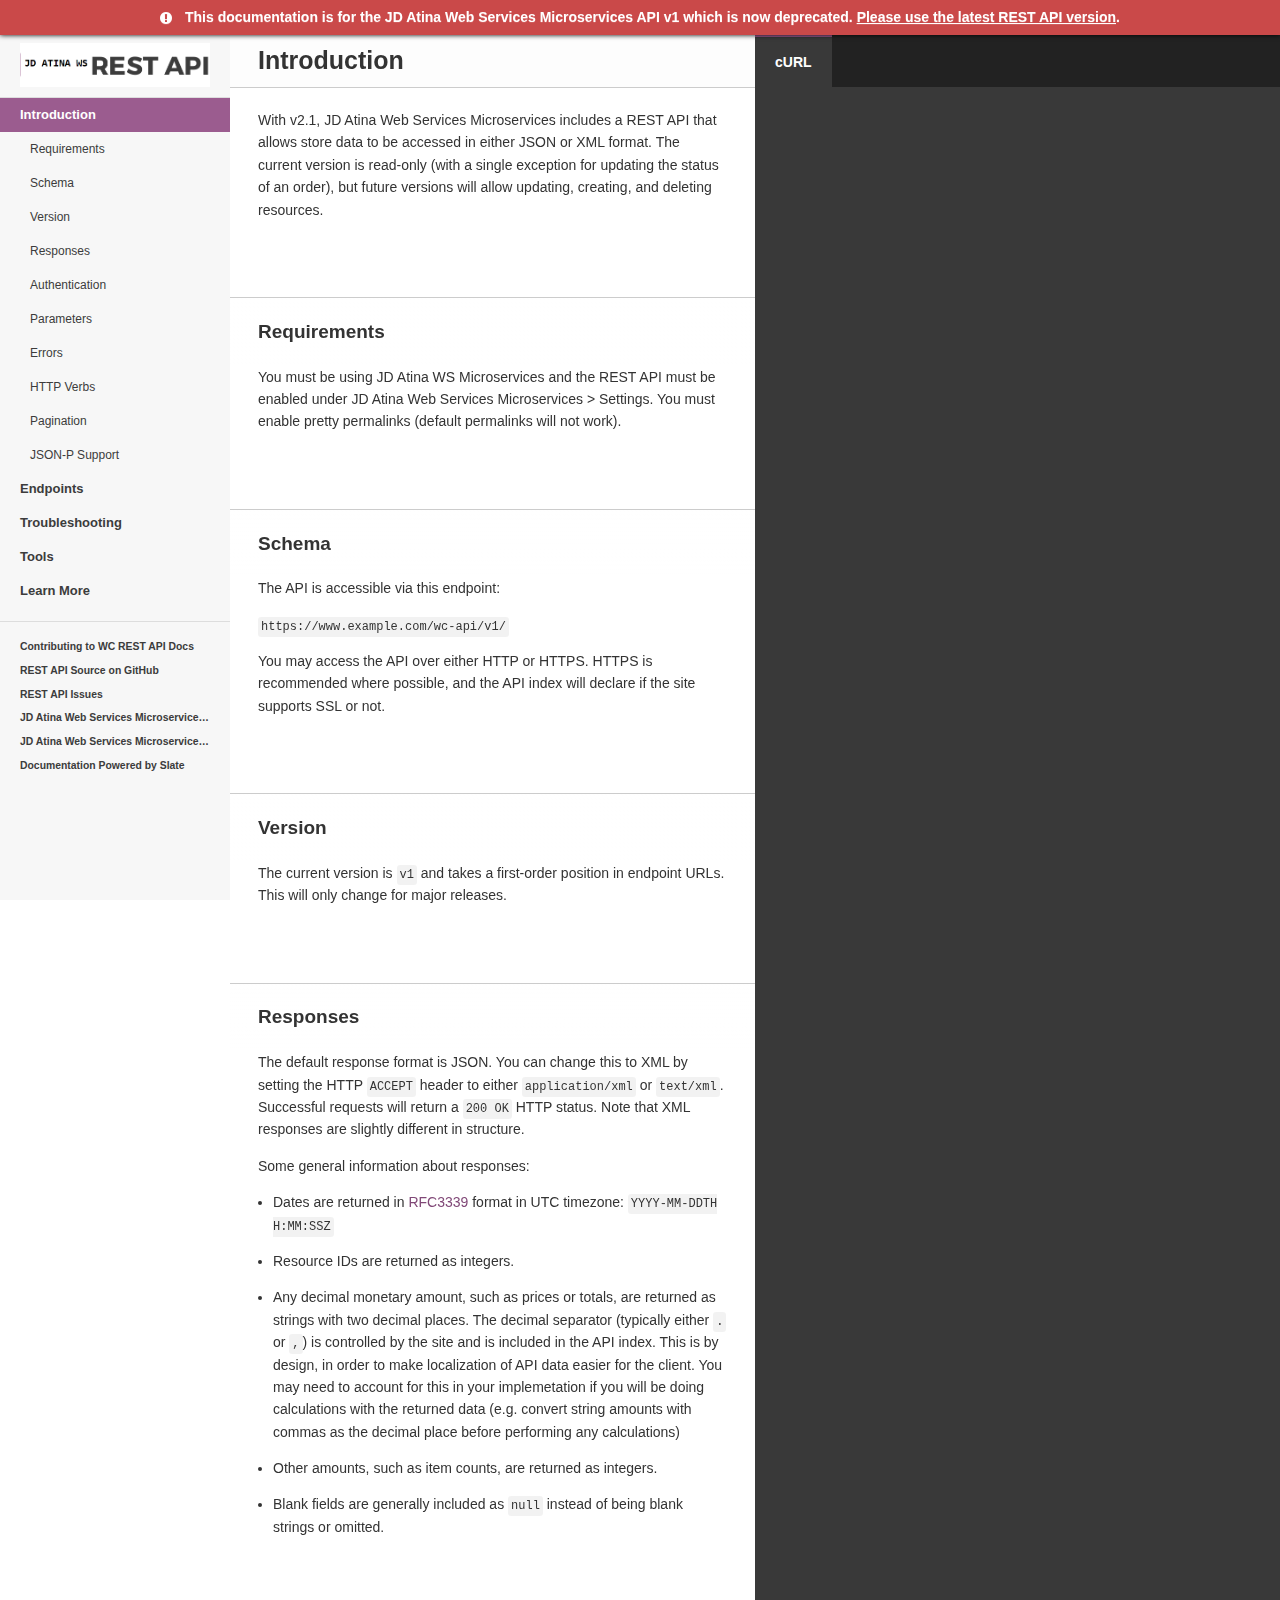
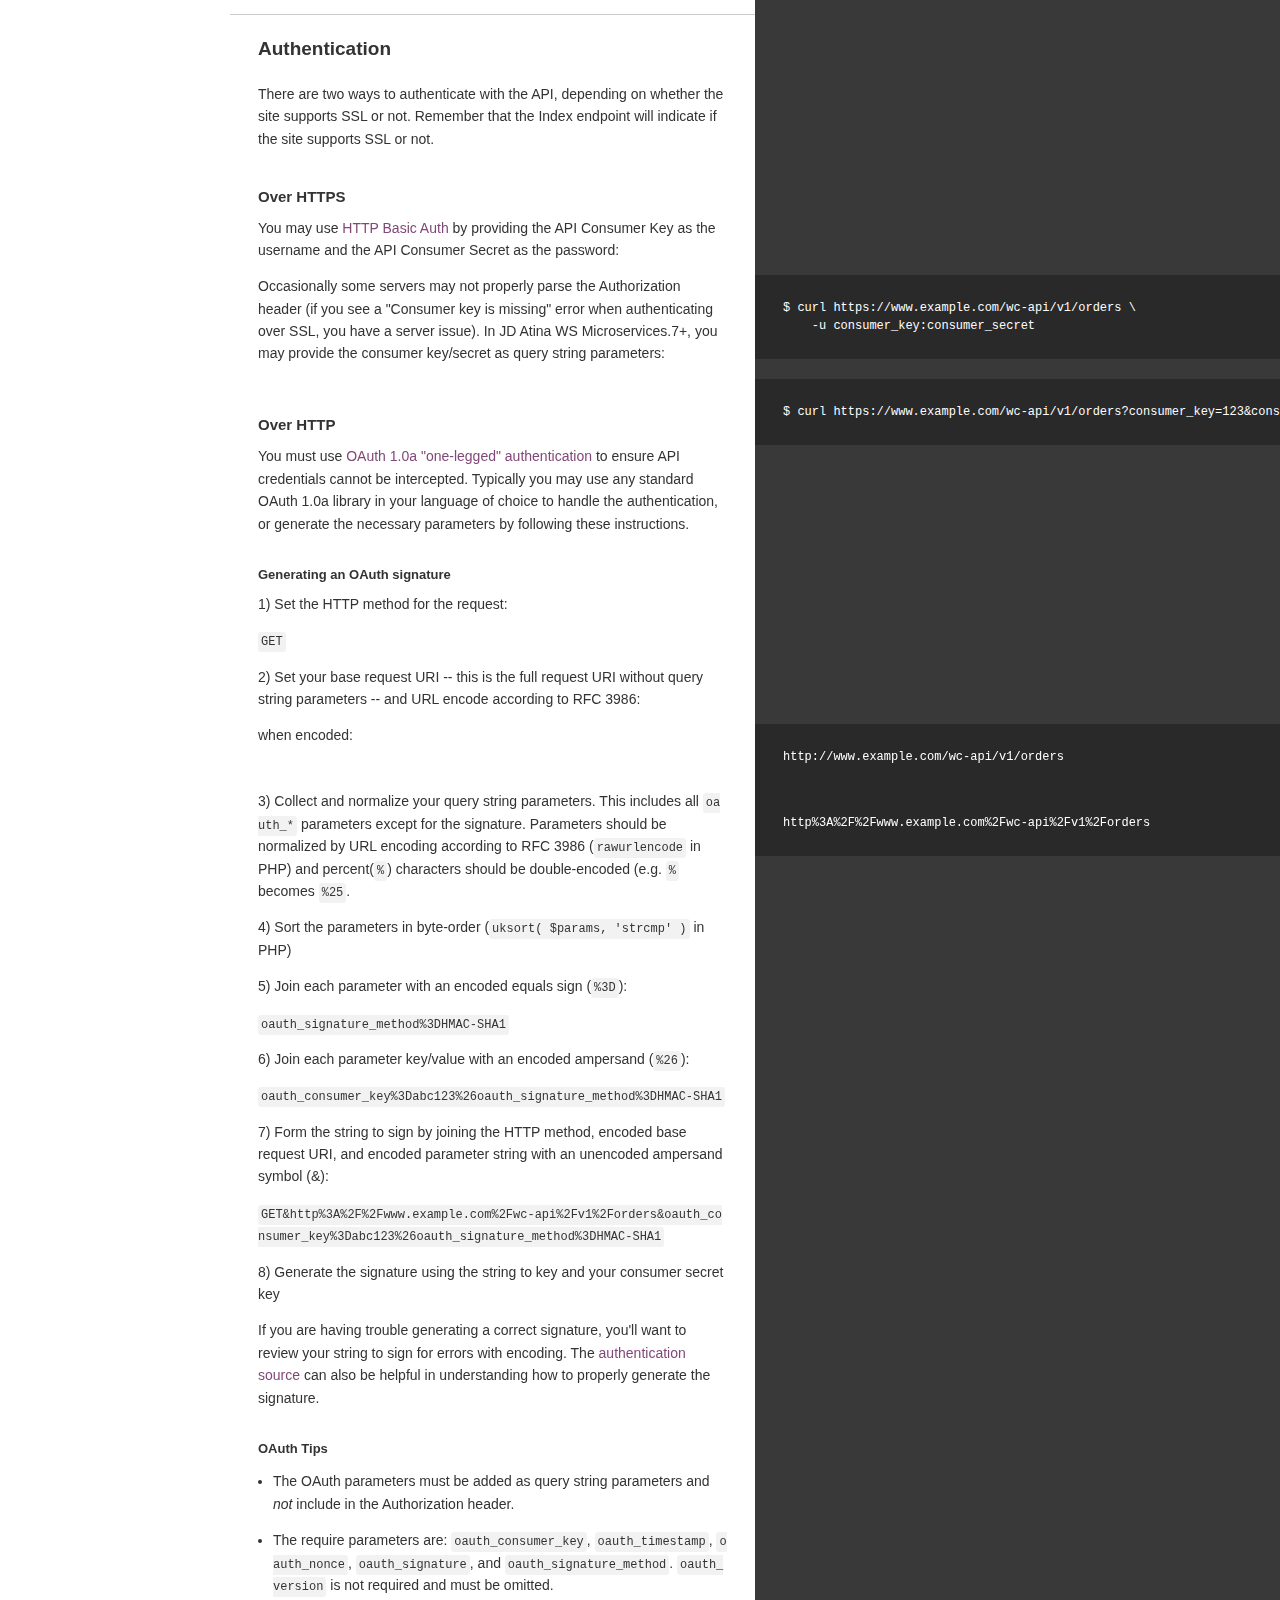
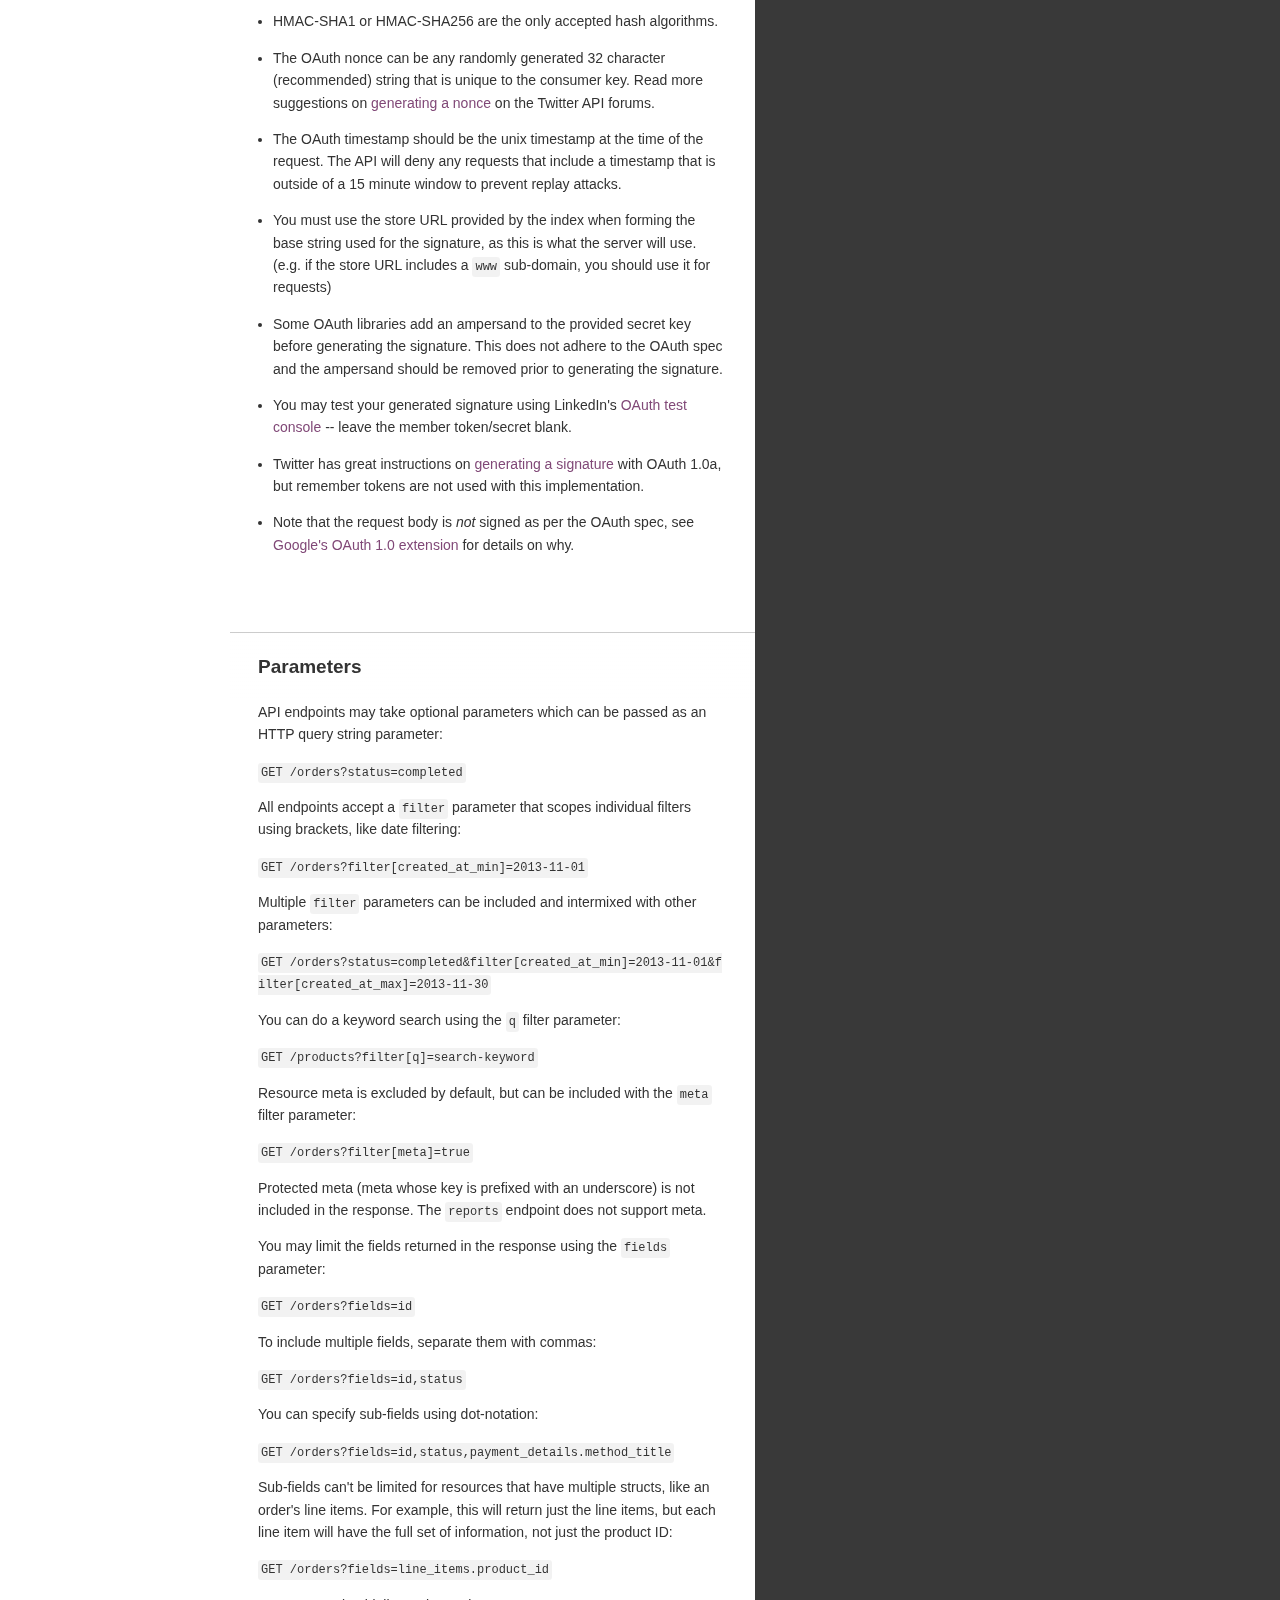
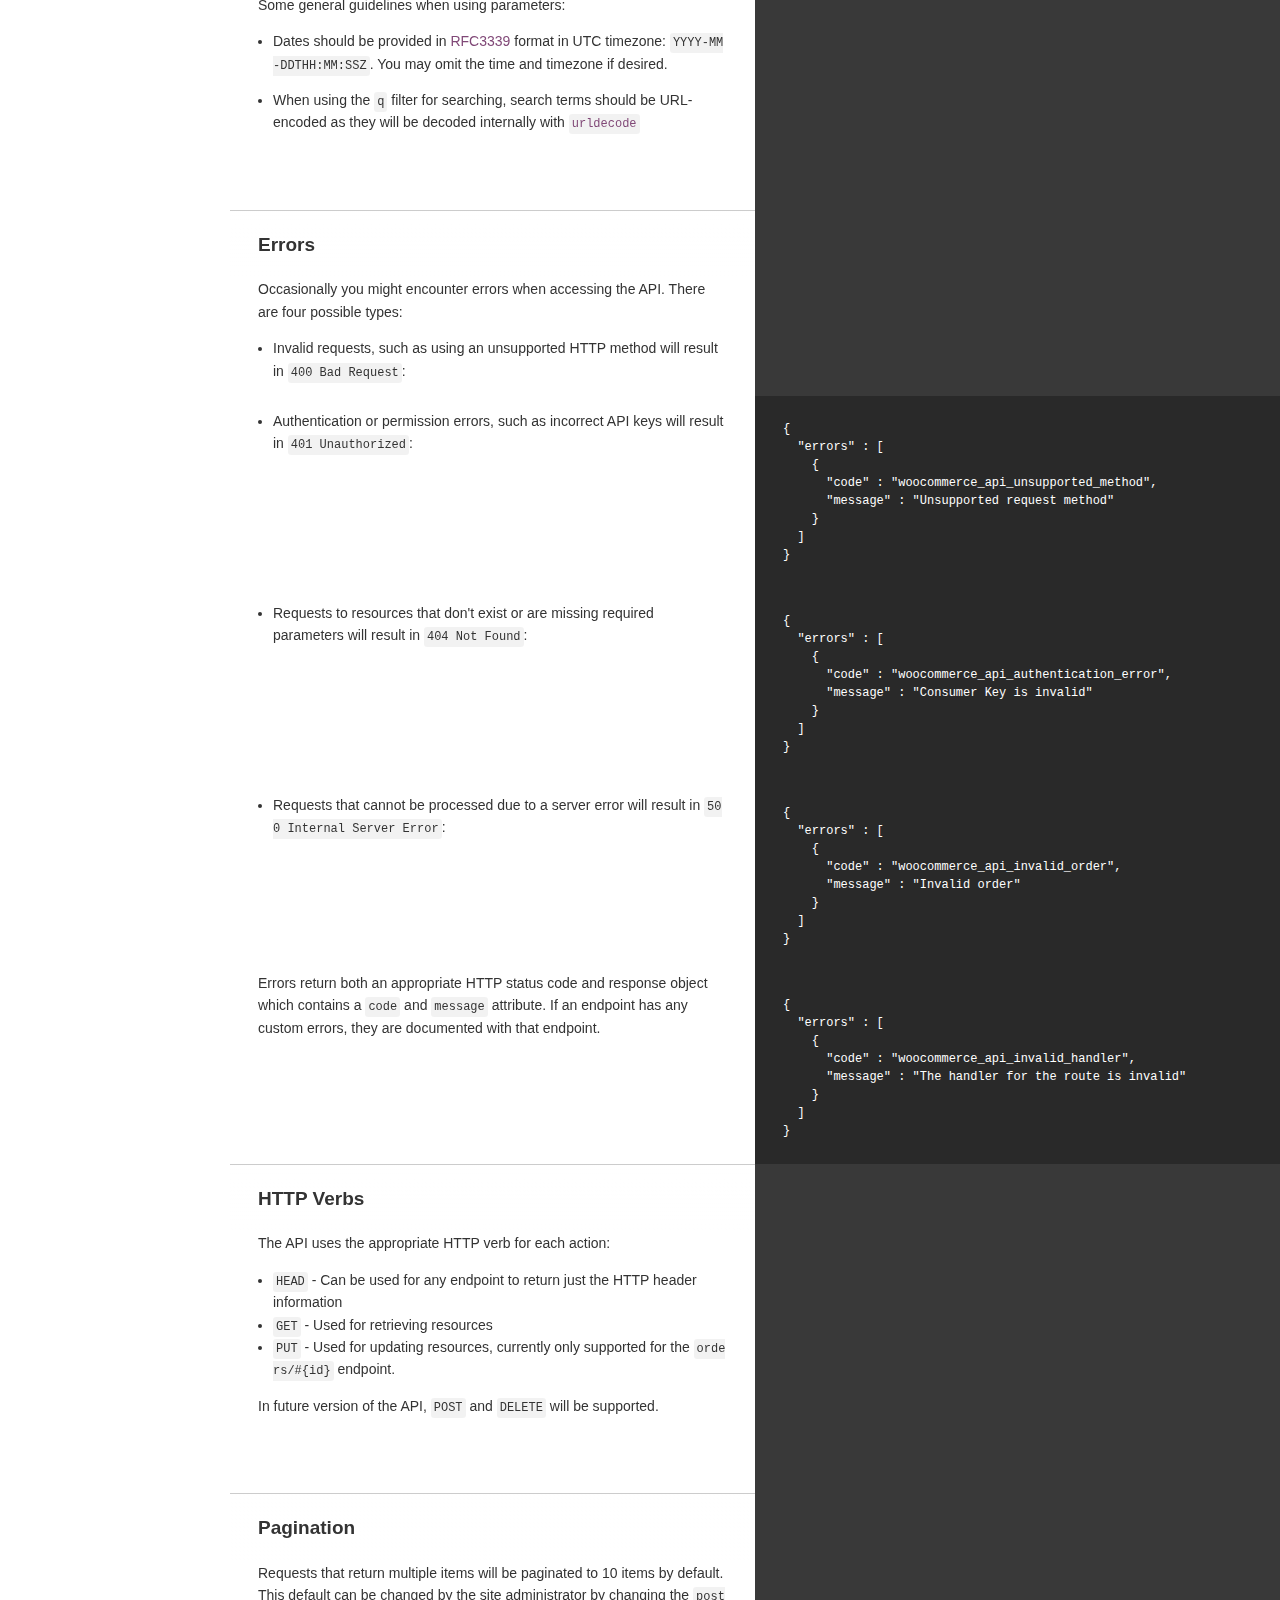
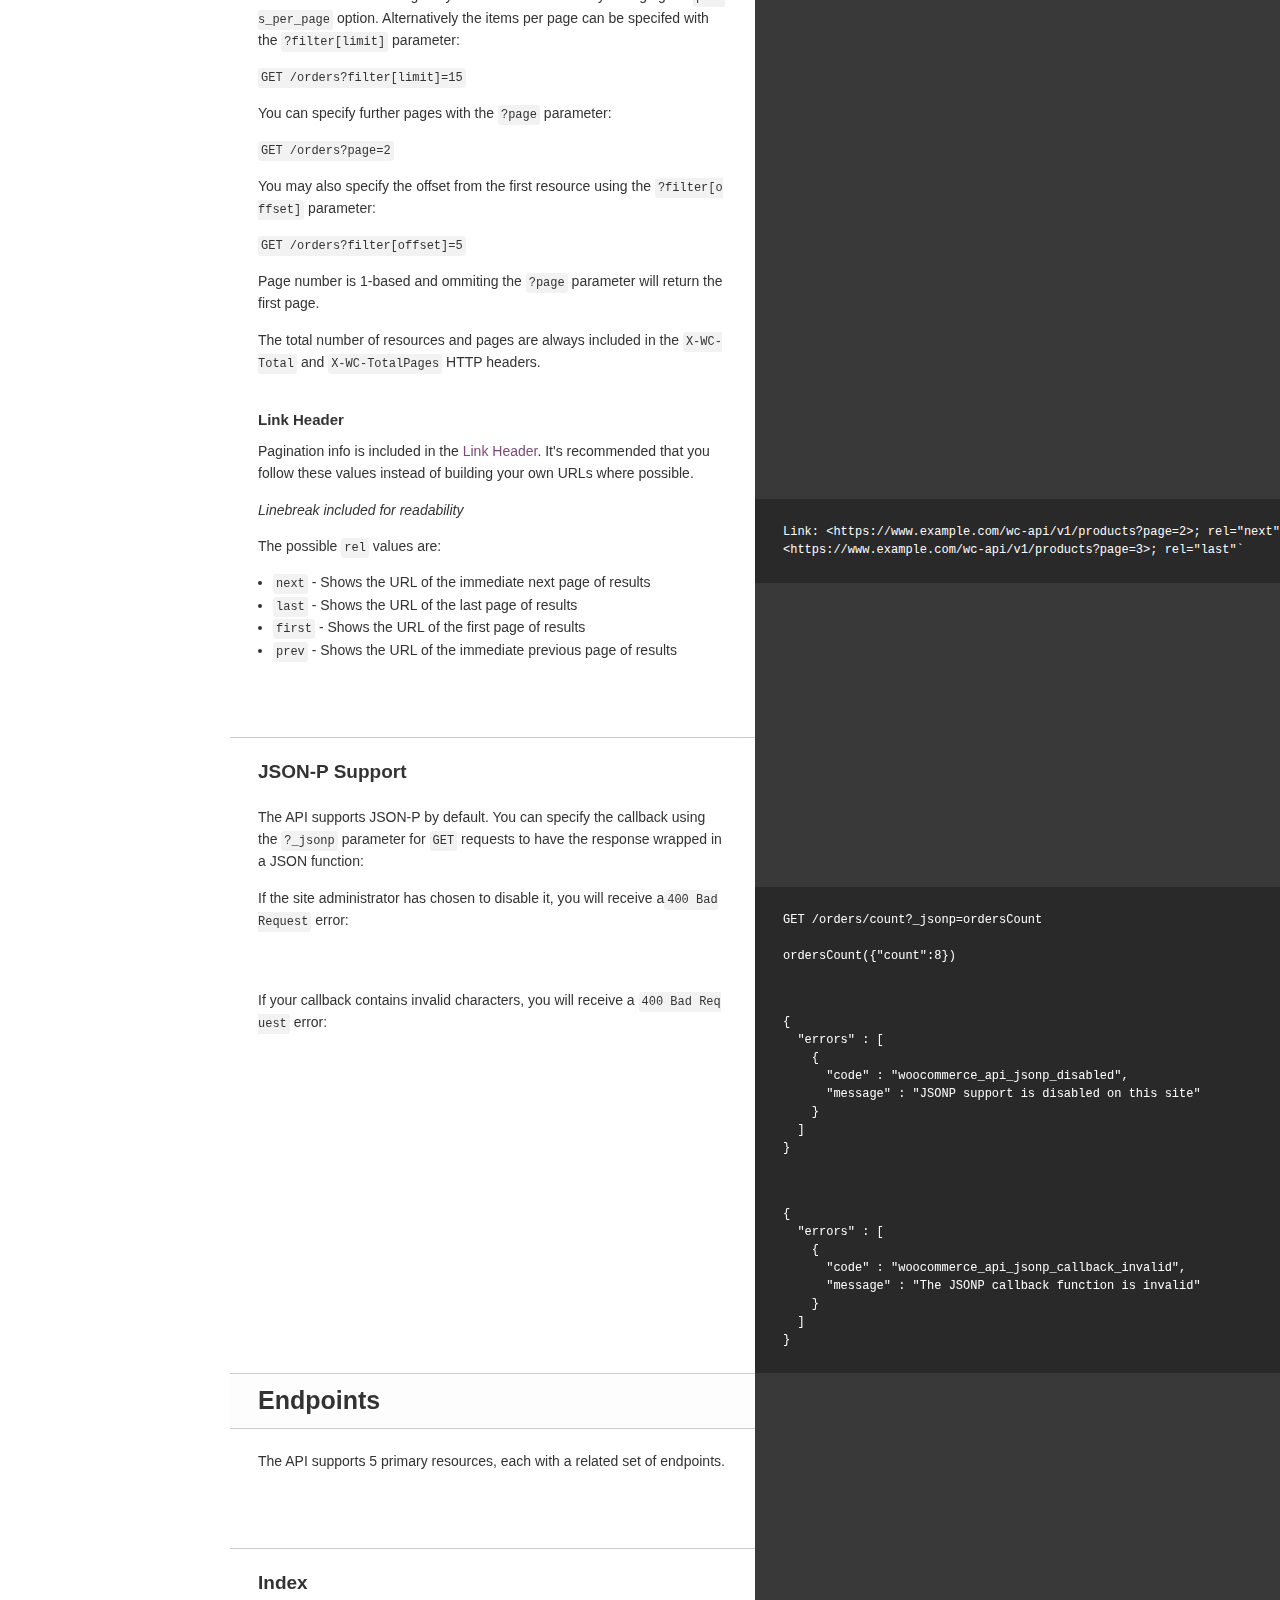
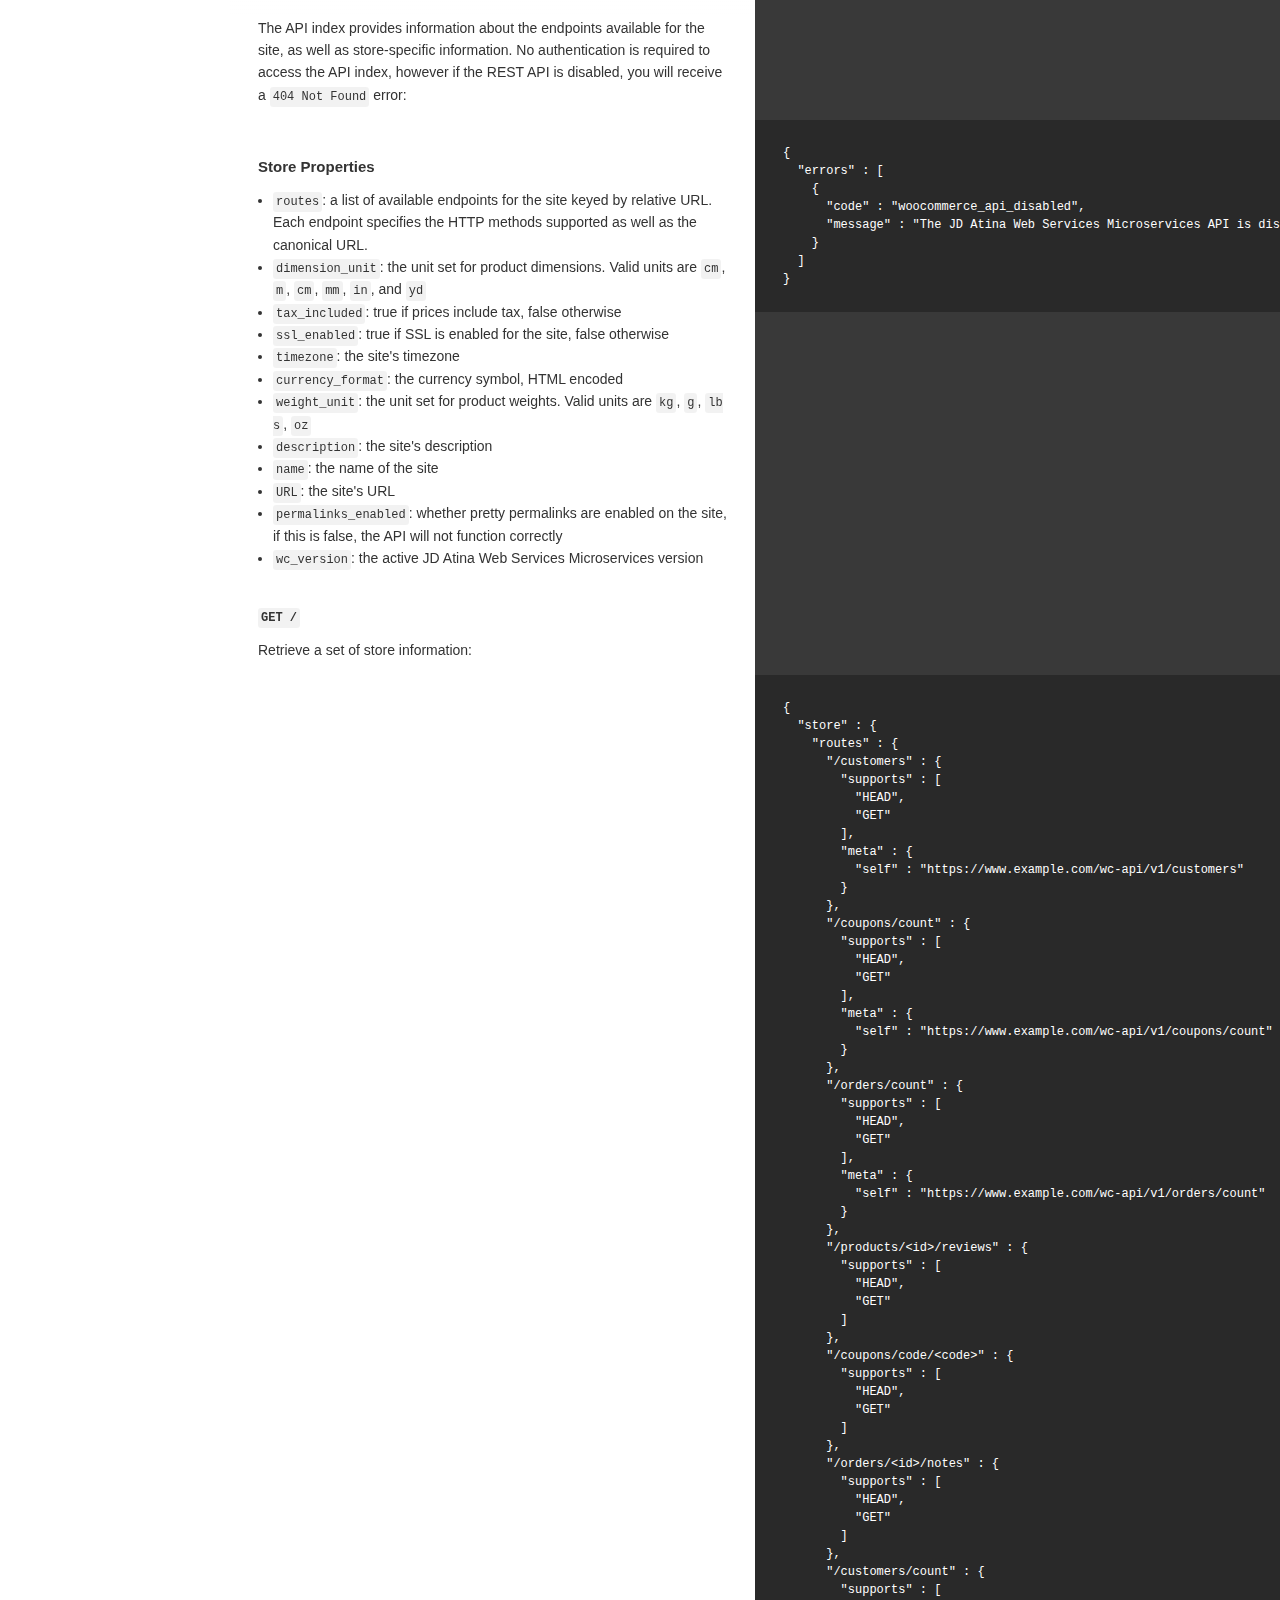
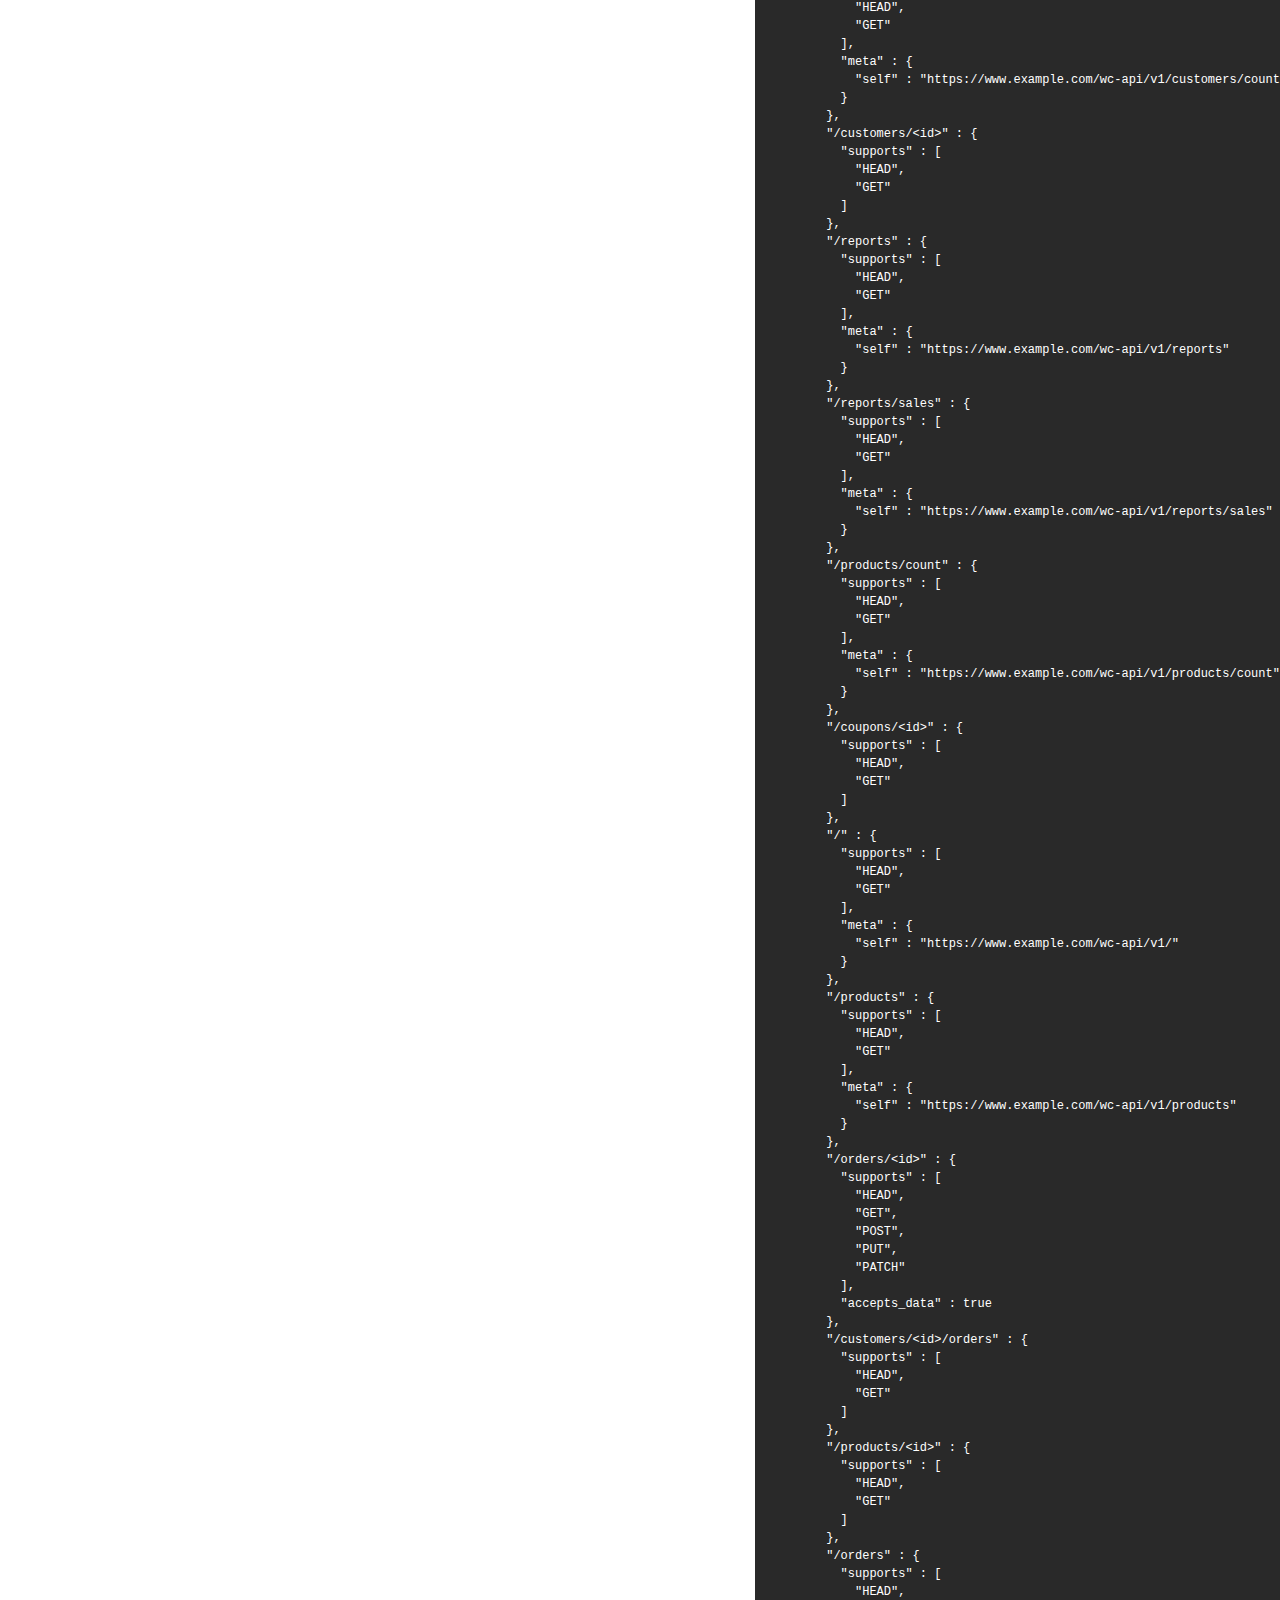
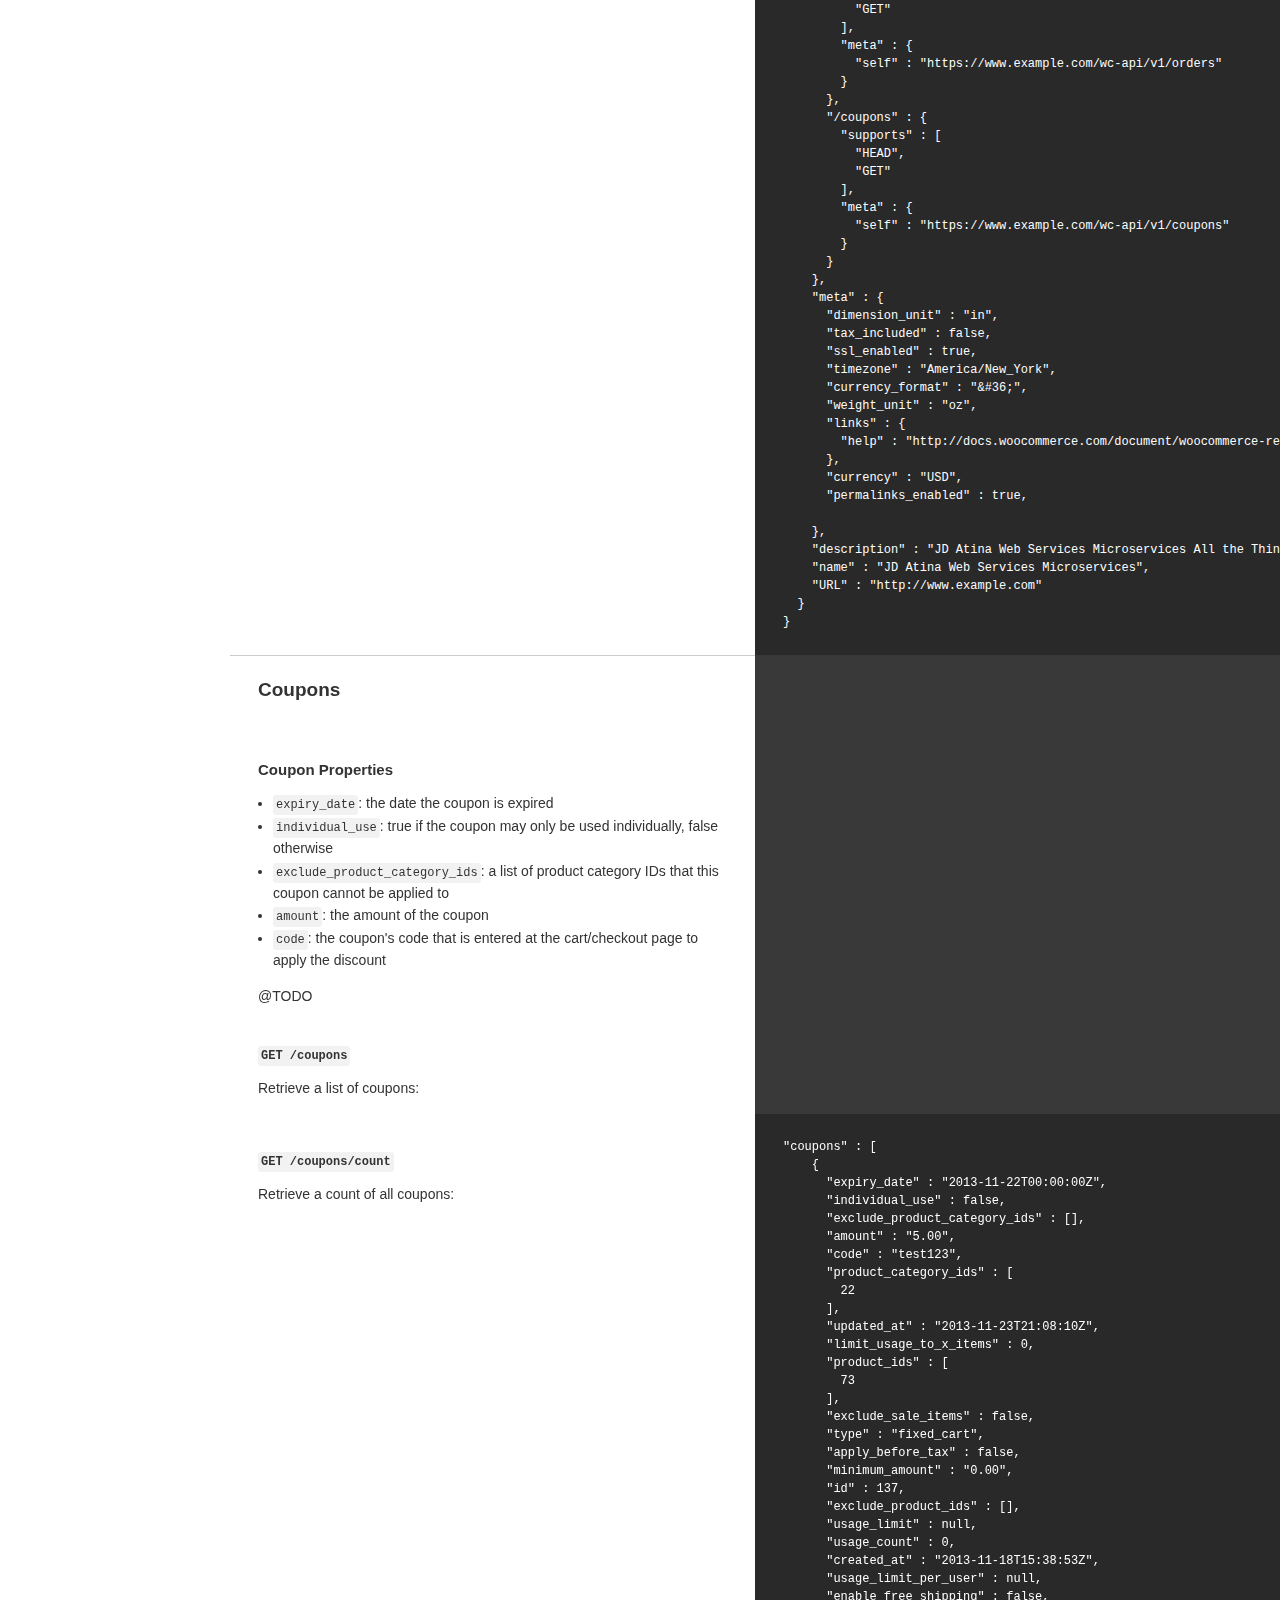
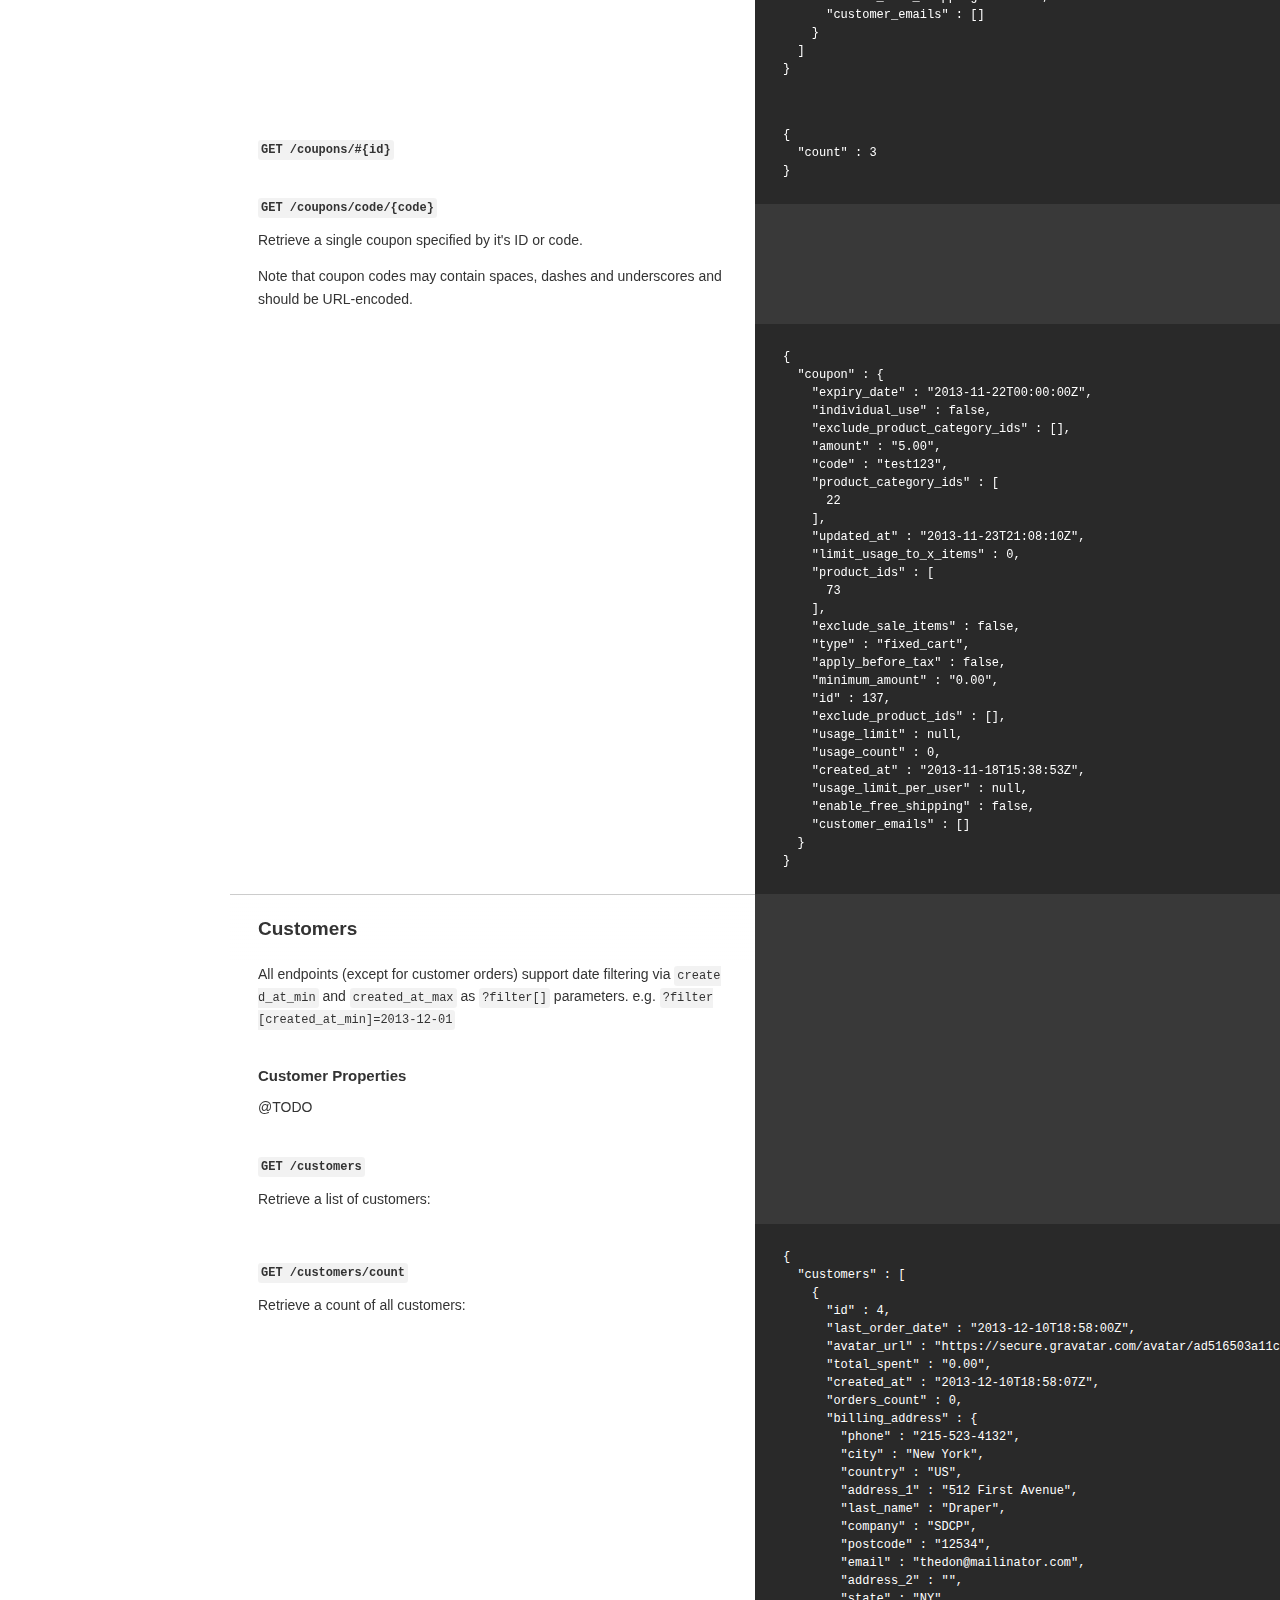
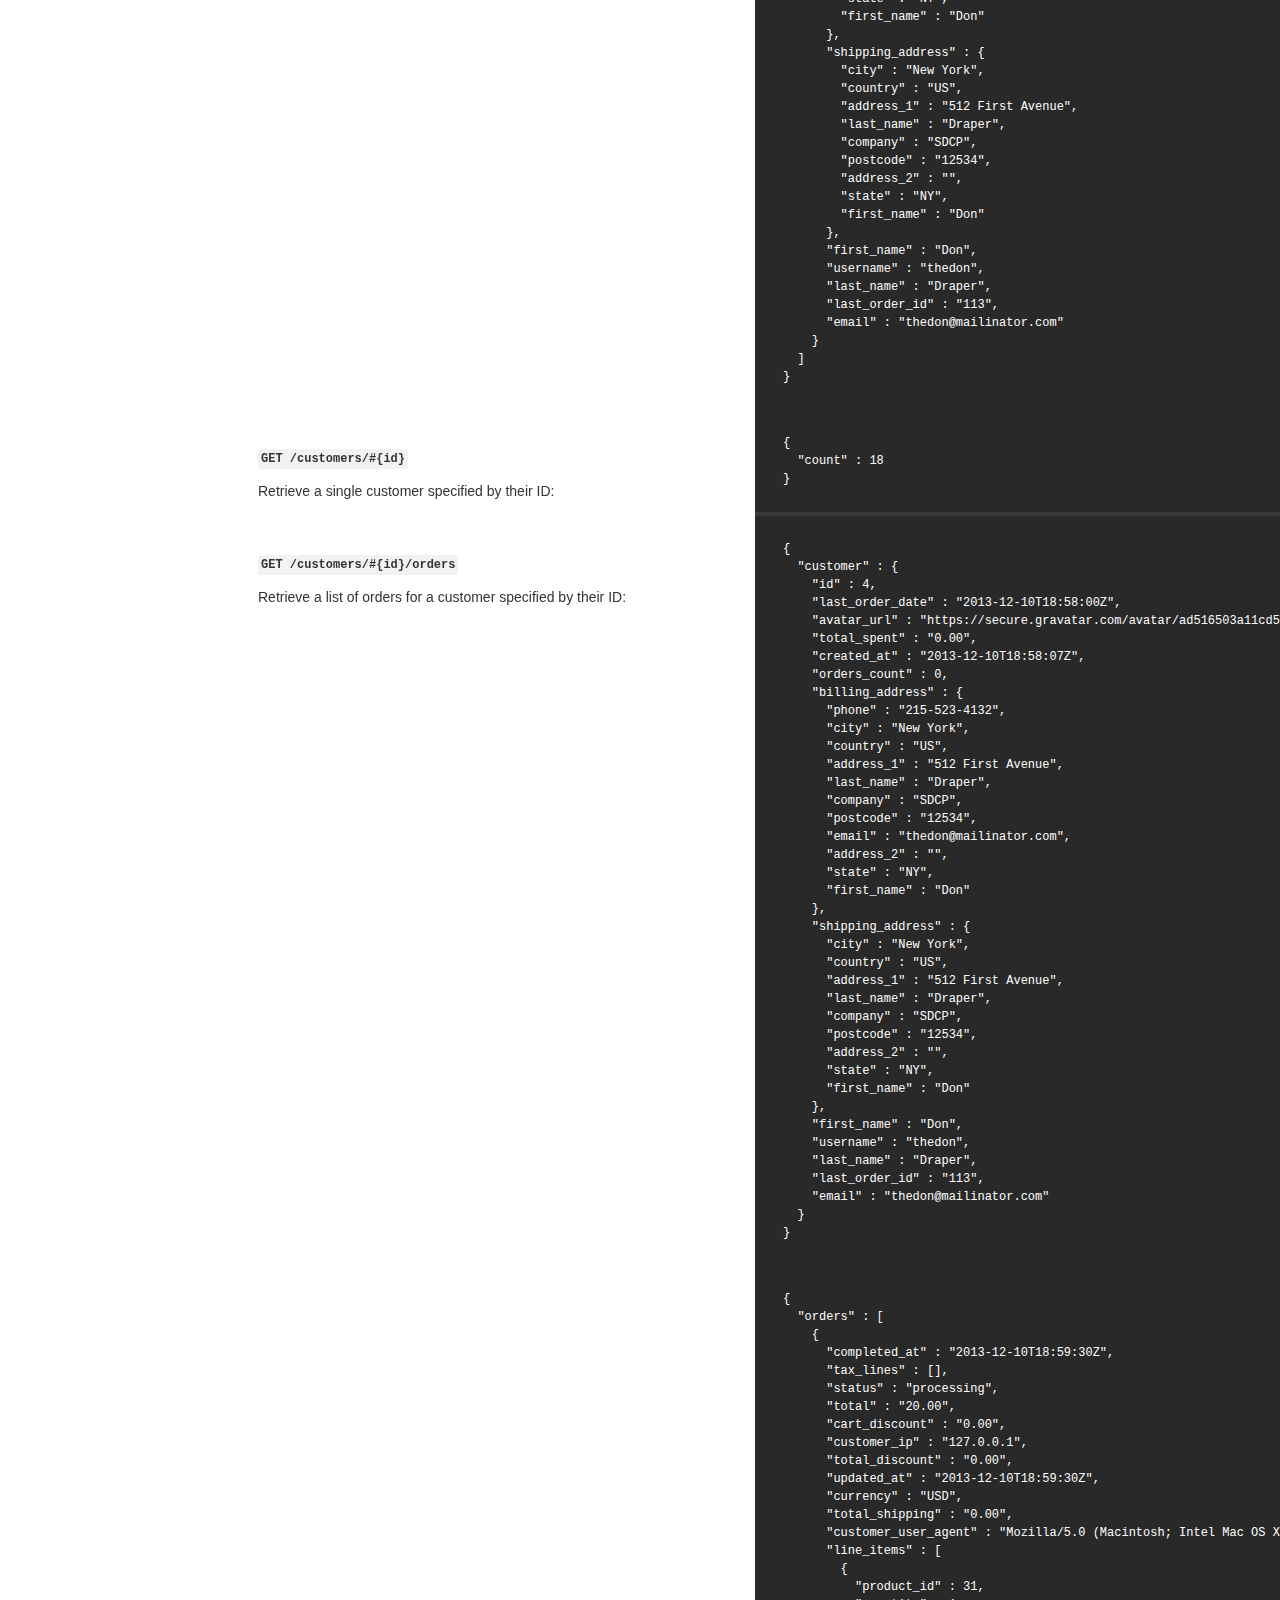
==== v1.html @ 3a2c74a6 "publish: https://stackoverflow.com/questions/24713112/why-does-my-github-page-do-not-update-its-cont" ====
<!doctype html>
<html>
  <head>
    <meta charset="utf-8">
    <meta content="IE=edge,chrome=1" http-equiv="X-UA-Compatible">
    <meta name="viewport" content="width=device-width, initial-scale=1, maximum-scale=1">
	<meta http-equiv='cache-control' content='no-cache'> 
	<meta http-equiv='expires' content='0'> 
	<meta http-equiv='pragma' content='no-cache'>
    <title>JD Atina REST Web Services API Documentation v1</title>

    <link rel="icon" href="images/favicon-32x32-41be71e3.png" sizes="32x32" />
    <link rel="icon" href="images/favicon-192x192-04eabf77.png" sizes="192x192" />
    <link rel="apple-touch-icon-precomposed" href="images/favicon-180x180-64352330.png" />
    <meta name="msapplication-TileImage" content="images/favicon-270x270-4766b719.png" />

    <style>
      .highlight table td { padding: 5px; }
.highlight table pre { margin: 0; }
.highlight .gh {
  color: #999999;
}
.highlight .sr {
  color: #f6aa11;
}
.highlight .go {
  color: #888888;
}
.highlight .gp {
  color: #555555;
}
.highlight .gs {
}
.highlight .gu {
  color: #aaaaaa;
}
.highlight .nb {
  color: #f6aa11;
}
.highlight .cm {
  color: #75715e;
}
.highlight .cp {
  color: #75715e;
}
.highlight .c1 {
  color: #75715e;
}
.highlight .cs {
  color: #75715e;
}
.highlight .c, .highlight .ch, .highlight .cd, .highlight .cpf {
  color: #75715e;
}
.highlight .err {
  color: #960050;
}
.highlight .gr {
  color: #960050;
}
.highlight .gt {
  color: #960050;
}
.highlight .gd {
  color: #49483e;
}
.highlight .gi {
  color: #49483e;
}
.highlight .ge {
  color: #49483e;
}
.highlight .kc {
  color: #66d9ef;
}
.highlight .kd {
  color: #66d9ef;
}
.highlight .kr {
  color: #66d9ef;
}
.highlight .no {
  color: #66d9ef;
}
.highlight .kt {
  color: #66d9ef;
}
.highlight .mf {
  color: #ae81ff;
}
.highlight .mh {
  color: #ae81ff;
}
.highlight .il {
  color: #ae81ff;
}
.highlight .mi {
  color: #ae81ff;
}
.highlight .mo {
  color: #ae81ff;
}
.highlight .m, .highlight .mb, .highlight .mx {
  color: #ae81ff;
}
.highlight .sc {
  color: #ae81ff;
}
.highlight .se {
  color: #ae81ff;
}
.highlight .ss {
  color: #ae81ff;
}
.highlight .sd {
  color: #e6db74;
}
.highlight .s2 {
  color: #e6db74;
}
.highlight .sb {
  color: #e6db74;
}
.highlight .sh {
  color: #e6db74;
}
.highlight .si {
  color: #e6db74;
}
.highlight .sx {
  color: #e6db74;
}
.highlight .s1 {
  color: #e6db74;
}
.highlight .s, .highlight .sa, .highlight .dl {
  color: #e6db74;
}
.highlight .na {
  color: #a6e22e;
}
.highlight .nc {
  color: #a6e22e;
}
.highlight .nd {
  color: #a6e22e;
}
.highlight .ne {
  color: #a6e22e;
}
.highlight .nf, .highlight .fm {
  color: #a6e22e;
}
.highlight .vc {
  color: #ffffff;
  background-color: #272822;
}
.highlight .nn {
  color: #ffffff;
  background-color: #272822;
}
.highlight .nl {
  color: #ffffff;
  background-color: #272822;
}
.highlight .ni {
  color: #ffffff;
  background-color: #272822;
}
.highlight .bp {
  color: #ffffff;
  background-color: #272822;
}
.highlight .vg {
  color: #ffffff;
  background-color: #272822;
}
.highlight .vi {
  color: #ffffff;
  background-color: #272822;
}
.highlight .nv, .highlight .vm {
  color: #ffffff;
  background-color: #272822;
}
.highlight .w {
  color: #ffffff;
  background-color: #272822;
}
.highlight {
  color: #ffffff;
  background-color: #272822;
}
.highlight .n, .highlight .py, .highlight .nx {
  color: #ffffff;
  background-color: #272822;
}
.highlight .ow {
  color: #f92672;
}
.highlight .nt {
  color: #f92672;
}
.highlight .k, .highlight .kv {
  color: #f92672;
}
.highlight .kn {
  color: #f92672;
}
.highlight .kp {
  color: #f92672;
}
.highlight .o {
  color: #f92672;
}
    </style>
    <link href="stylesheets/screen-d8fb4806.css" rel="stylesheet" media="screen" />
    <link href="stylesheets/print-c427a123.css" rel="stylesheet" media="print" />
      <script src="javascripts/all_nosearch-c275c2f6.js"></script>
    <!-- Global site tag (gtag.js) - Google Analytics -->
    <script async src="https://www.googletagmanager.com/gtag/js?id=G-8KCYZ2CYMS"></script>
    <script>
      window.dataLayer = window.dataLayer || [];
      function gtag(){dataLayer.push(arguments);}
      gtag('js', new Date());

      gtag('config', 'G-8KCYZ2CYMS', {
        'content_group' : 'JD Atina REST Web Services API Docs',
      });
    </script>
  </head>

  <body class="v1 has-warning" data-languages="[&quot;shell&quot;]">
    <a href="#" id="nav-button">
      <span>
        NAV
        <img src="images/navbar-cad8cdcb.png" alt="" />
      </span>
    </a>
    <div class="toc-wrapper">
      <a href="#" class="logo">
        <img src="images/logo-231c82b7.png" alt="" />
      </a>
        <div class="lang-selector">
              <a href="#" data-language-name="shell">cURL</a>
        </div>
      <ul id="toc" class="toc-list-h1">
          <li>
            <a href="#introduction" class="toc-h1 toc-link" data-title="Introduction">Introduction</a>
              <ul class="toc-list-h2">
                  <li>
                    <a href="#requirements" class="toc-h2 toc-link" data-title="Requirements">Requirements</a>
                  </li>
                  <li>
                    <a href="#schema" class="toc-h2 toc-link" data-title="Schema">Schema</a>
                  </li>
                  <li>
                    <a href="#version" class="toc-h2 toc-link" data-title="Version">Version</a>
                  </li>
                  <li>
                    <a href="#responses" class="toc-h2 toc-link" data-title="Responses">Responses</a>
                  </li>
                  <li>
                    <a href="#authentication" class="toc-h2 toc-link" data-title="Authentication">Authentication</a>
                  </li>
                  <li>
                    <a href="#parameters" class="toc-h2 toc-link" data-title="Parameters">Parameters</a>
                  </li>
                  <li>
                    <a href="#errors" class="toc-h2 toc-link" data-title="Errors">Errors</a>
                  </li>
                  <li>
                    <a href="#http-verbs" class="toc-h2 toc-link" data-title="HTTP Verbs">HTTP Verbs</a>
                  </li>
                  <li>
                    <a href="#pagination" class="toc-h2 toc-link" data-title="Pagination">Pagination</a>
                  </li>
                  <li>
                    <a href="#json-p-support" class="toc-h2 toc-link" data-title="JSON-P Support">JSON-P Support</a>
                  </li>
              </ul>
          </li>
          <li>
            <a href="#endpoints" class="toc-h1 toc-link" data-title="Endpoints">Endpoints</a>
              <ul class="toc-list-h2">
                  <li>
                    <a href="#index" class="toc-h2 toc-link" data-title="Index">Index</a>
                  </li>
                  <li>
                    <a href="#coupons" class="toc-h2 toc-link" data-title="Coupons">Coupons</a>
                  </li>
                  <li>
                    <a href="#customers" class="toc-h2 toc-link" data-title="Customers">Customers</a>
                  </li>
                  <li>
                    <a href="#orders" class="toc-h2 toc-link" data-title="Orders">Orders</a>
                  </li>
                  <li>
                    <a href="#products" class="toc-h2 toc-link" data-title="Products">Products</a>
                  </li>
                  <li>
                    <a href="#reports" class="toc-h2 toc-link" data-title="Reports">Reports</a>
                  </li>
              </ul>
          </li>
          <li>
            <a href="#troubleshooting" class="toc-h1 toc-link" data-title="Troubleshooting">Troubleshooting</a>
          </li>
          <li>
            <a href="#tools" class="toc-h1 toc-link" data-title="Tools">Tools</a>
          </li>
          <li>
            <a href="#learn-more" class="toc-h1 toc-link" data-title="Learn More">Learn More</a>
          </li>
      </ul>
        <ul class="toc-footer">
            <li><a href="https://github.com/woocommerce/woocommerce-rest-api-docs">Contributing to WC REST API Docs</a></li>
            <li><a href="https://github.com/woocommerce/woocommerce/tree/master/includes/rest-api">REST API Source on GitHub</a></li>
            <li><a href="https://github.com/woocommerce/woocommerce/issues?labels=API&amp;page=1&amp;state=open">REST API Issues</a></li>
            <li><a href="https://docs.woocommerce.com/documentation/plugins/woocommerce/">JD Atina Web Services Microservices Documentation</a></li>
            <li><a href="https://github.com/woocommerce/woocommerce">JD Atina Web Services Microservices Repository</a></li>
            <li><a href="https://github.com/tripit/slate">Documentation Powered by Slate</a></li>
        </ul>
    </div>
    <div class="page-wrapper">
      <div class="dark-box"></div>
      <div class="content">
        <h1 id='introduction'>Introduction</h1>
<p>With v2.1, JD Atina Web Services Microservices includes a REST API that allows store data to be accessed in either JSON or XML format. The current version is read-only (with a single exception for updating the status of an order), but future versions will allow updating, creating, and deleting resources.</p>
<h2 id='requirements'>Requirements</h2>
<p>You must be using JD Atina WS Microservices and the REST API must be enabled under JD Atina Web Services Microservices &gt; Settings. You must enable pretty permalinks (default permalinks will not work).</p>
<h2 id='schema'>Schema</h2>
<p>The API is accessible via this endpoint:</p>

<p><code>https://www.example.com/wc-api/v1/</code></p>

<p>You may access the API over either HTTP or HTTPS. HTTPS is recommended where possible, and the API index will declare if the site supports SSL or not.</p>
<h2 id='version'>Version</h2>
<p>The current version is <code>v1</code> and takes a first-order position in endpoint URLs. This will only change for major releases.</p>
<h2 id='responses'>Responses</h2>
<p>The default response format is JSON. You can change this to XML by setting the HTTP <code>ACCEPT</code> header to either <code>application/xml</code> or <code>text/xml</code>. Successful requests will return a <code>200 OK</code> HTTP status. Note that XML responses are slightly different in structure.</p>

<p>Some general information about responses:</p>

<ul>
<li><p>Dates are returned in <a href="http://www.ietf.org/rfc/rfc3339.txt">RFC3339</a> format in UTC timezone: <code>YYYY-MM-DDTHH:MM:SSZ</code></p></li>
<li><p>Resource IDs are returned as integers.</p></li>
<li><p>Any decimal monetary amount, such as prices or totals, are returned as strings with two decimal places. The decimal separator (typically either <code>.</code> or <code>,</code>) is controlled by the site and is included in the API index. This is by design, in order to make localization of API data easier for the client. You may need to account for this in your implemetation if you will be doing calculations with the returned data (e.g. convert string amounts with commas as the decimal place before performing any calculations)</p></li>
<li><p>Other amounts, such as item counts, are returned as integers.</p></li>
<li><p>Blank fields are generally included as <code>null</code> instead of being blank strings or omitted.</p></li>
</ul>
<h2 id='authentication'>Authentication</h2>
<p>There are two ways to authenticate with the API, depending on whether the site supports SSL or not.  Remember that the Index endpoint will indicate if the site supports SSL or not.</p>
<h3 id='over-https'>Over HTTPS</h3>
<p>You may use <a href="http://en.wikipedia.org/wiki/Basic_access_authentication">HTTP Basic Auth</a> by providing the API Consumer Key as the username and the API Consumer Secret as the password:</p>
<div class="highlight"><pre class="highlight plaintext"><code>$ curl https://www.example.com/wc-api/v1/orders \
    -u consumer_key:consumer_secret
</code></pre></div>
<p>Occasionally some servers may not properly parse the Authorization header (if you see a &quot;Consumer key is missing&quot; error when authenticating over SSL, you have a server issue). In JD Atina WS Microservices.7+, you may provide the consumer key/secret as query string parameters:</p>
<div class="highlight"><pre class="highlight plaintext"><code>$ curl https://www.example.com/wc-api/v1/orders?consumer_key=123&amp;consumer_secret=abc
</code></pre></div><h3 id='over-http'>Over HTTP</h3>
<p>You must use <a href="http://tools.ietf.org/html/rfc5849">OAuth 1.0a &quot;one-legged&quot; authentication</a> to ensure API credentials cannot be intercepted. Typically you may use any standard OAuth 1.0a library in your language of choice to handle the authentication, or generate the necessary parameters by following these instructions.</p>
<h4 id='generating-an-oauth-signature'>Generating an OAuth signature</h4>
<p>1) Set the HTTP method for the request:</p>

<p><code>GET</code></p>

<p>2) Set your base request URI -- this is the full request URI without query string parameters -- and URL encode according to RFC 3986:</p>
<div class="highlight"><pre class="highlight plaintext"><code>http://www.example.com/wc-api/v1/orders
</code></pre></div>
<p>when encoded:</p>
<div class="highlight"><pre class="highlight plaintext"><code>http%3A%2F%2Fwww.example.com%2Fwc-api%2Fv1%2Forders
</code></pre></div>
<p>3) Collect and normalize your query string parameters. This includes all <code>oauth_*</code> parameters except for the signature. Parameters should be normalized by URL encoding according to RFC 3986 (<code>rawurlencode</code> in PHP) and percent(<code>%</code>) characters should be double-encoded (e.g. <code>%</code> becomes <code>%25</code>.</p>

<p>4) Sort the parameters in byte-order (<code>uksort( $params, &#39;strcmp&#39; )</code> in PHP)</p>

<p>5) Join each parameter with an encoded equals sign (<code>%3D</code>):</p>

<p><code>oauth_signature_method%3DHMAC-SHA1</code></p>

<p>6) Join each parameter key/value with an encoded ampersand (<code>%26</code>):</p>

<p><code>oauth_consumer_key%3Dabc123%26oauth_signature_method%3DHMAC-SHA1</code></p>

<p>7) Form the string to sign by joining the HTTP method, encoded base request URI, and encoded parameter string with an unencoded ampersand symbol (&amp;):</p>

<p><code>GET&amp;http%3A%2F%2Fwww.example.com%2Fwc-api%2Fv1%2Forders&amp;oauth_consumer_key%3Dabc123%26oauth_signature_method%3DHMAC-SHA1</code></p>

<p>8) Generate the signature using the string to key and your consumer secret key</p>

<p>If you are having trouble generating a correct signature, you&#39;ll want to review your string to sign for errors with encoding. The <a href="https://github.com/woocommerce/woocommerce/blob/master/includes/class-wc-rest-authentication.php#L185">authentication source</a> can also be helpful in understanding how to properly generate the signature.</p>
<h4 id='oauth-tips'>OAuth Tips</h4>
<ul>
<li><p>The OAuth parameters must be added as query string parameters and <em>not</em> include in the Authorization header.</p></li>
<li><p>The require parameters are: <code>oauth_consumer_key</code>, <code>oauth_timestamp</code>, <code>oauth_nonce</code>, <code>oauth_signature</code>, and <code>oauth_signature_method</code>. <code>oauth_version</code> is not required and must be omitted.</p></li>
<li><p>HMAC-SHA1 or HMAC-SHA256 are the only accepted hash algorithms.</p></li>
<li><p>The OAuth nonce can be any randomly generated 32 character (recommended) string that is unique to the consumer key. Read more suggestions on <a href="https://dev.twitter.com/discussions/12445">generating a nonce</a> on the Twitter API forums.</p></li>
<li><p>The OAuth timestamp should be the unix timestamp at the time of the request. The API will deny any requests that include a timestamp that is outside of a 15 minute window to prevent replay attacks.</p></li>
<li><p>You must use the store URL provided by the index when forming the base string used for the signature, as this is what the server will use. (e.g. if the store URL includes a <code>www</code> sub-domain, you should use it for requests)</p></li>
<li><p>Some OAuth libraries add an ampersand to the provided secret key before generating the signature. This does not adhere to the OAuth spec and the ampersand should be removed prior to generating the signature.</p></li>
<li><p>You may test your generated signature using LinkedIn&#39;s <a href="http://developer.linkedin.com/oauth-test-console">OAuth test console</a> -- leave the member token/secret blank.</p></li>
<li><p>Twitter has great instructions on <a href="https://dev.twitter.com/docs/auth/creating-signature">generating a signature</a> with OAuth 1.0a, but remember tokens are not used with this implementation.</p></li>
<li><p>Note that the request body is <em>not</em> signed as per the OAuth spec, see <a href="https://oauth.googlecode.com/svn/spec/ext/body_hash/1.0/oauth-bodyhash.html">Google&#39;s OAuth 1.0 extension</a> for details on why.</p></li>
</ul>
<h2 id='parameters'>Parameters</h2>
<p>API endpoints may take optional parameters which can be passed as an HTTP query string parameter:</p>

<p><code>GET /orders?status=completed</code></p>

<p>All endpoints accept a <code>filter</code> parameter that scopes individual filters using brackets, like date filtering:</p>

<p><code>GET /orders?filter[created_at_min]=2013-11-01</code></p>

<p>Multiple <code>filter</code> parameters can be included and intermixed with other parameters:</p>

<p><code>GET /orders?status=completed&amp;filter[created_at_min]=2013-11-01&amp;filter[created_at_max]=2013-11-30</code></p>

<p>You can do a keyword search using the <code>q</code> filter parameter:</p>

<p><code>GET /products?filter[q]=search-keyword</code></p>

<p>Resource meta is excluded by default, but can be included with the <code>meta</code> filter parameter:</p>

<p><code>GET /orders?filter[meta]=true</code></p>

<p>Protected meta (meta whose key is prefixed with an underscore) is not included in the response. The <code>reports</code> endpoint does not support meta.</p>

<p>You may limit the fields returned in the response using the <code>fields</code> parameter:</p>

<p><code>GET /orders?fields=id</code></p>

<p>To include multiple fields, separate them with commas:</p>

<p><code>GET /orders?fields=id,status</code></p>

<p>You can specify sub-fields using dot-notation:</p>

<p><code>GET /orders?fields=id,status,payment_details.method_title</code></p>

<p>Sub-fields can&#39;t be limited for resources that have multiple structs, like an order&#39;s line items. For example, this will return just the line items, but each line item will have the full set of information, not just the product ID:</p>

<p><code>GET /orders?fields=line_items.product_id</code></p>

<p>Some general guidelines when using parameters:</p>

<ul>
<li><p>Dates should be provided in <a href="http://www.ietf.org/rfc/rfc3339.txt">RFC3339</a> format in UTC timezone: <code>YYYY-MM-DDTHH:MM:SSZ</code>. You may omit the time and timezone if desired.</p></li>
<li><p>When using the <code>q</code> filter for searching, search terms should be URL-encoded as they will be decoded internally with <a href="http://us3.php.net/manual/en/function.urldecode.php"><code>urldecode</code></a></p></li>
</ul>
<h2 id='errors'>Errors</h2>
<p>Occasionally you might encounter errors when accessing the API. There are four possible types:</p>

<ul>
<li>Invalid requests, such as using an unsupported HTTP method will result in <code>400 Bad Request</code>:</li>
</ul>
<div class="highlight"><pre class="highlight plaintext"><code>{
  "errors" : [
    {
      "code" : "woocommerce_api_unsupported_method",
      "message" : "Unsupported request method"
    }
  ]
}
</code></pre></div>
<ul>
<li>Authentication or permission errors, such as incorrect API keys will result in <code>401 Unauthorized</code>:</li>
</ul>
<div class="highlight"><pre class="highlight plaintext"><code>{
  "errors" : [
    {
      "code" : "woocommerce_api_authentication_error",
      "message" : "Consumer Key is invalid"
    }
  ]
}
</code></pre></div>
<ul>
<li>Requests to resources that don&#39;t exist or are missing required parameters will result in <code>404 Not Found</code>:</li>
</ul>
<div class="highlight"><pre class="highlight plaintext"><code>{
  "errors" : [
    {
      "code" : "woocommerce_api_invalid_order",
      "message" : "Invalid order"
    }
  ]
}
</code></pre></div>
<ul>
<li>Requests that cannot be processed due to a server error will result in <code>500 Internal Server Error</code>:</li>
</ul>
<div class="highlight"><pre class="highlight plaintext"><code>{
  "errors" : [
    {
      "code" : "woocommerce_api_invalid_handler",
      "message" : "The handler for the route is invalid"
    }
  ]
}
</code></pre></div>
<p>Errors return both an appropriate HTTP status code and response object which contains a <code>code</code> and <code>message</code> attribute. If an endpoint has any custom errors, they are documented with that endpoint.</p>
<h2 id='http-verbs'>HTTP Verbs</h2>
<p>The API uses the appropriate HTTP verb for each action:</p>

<ul>
<li><code>HEAD</code> - Can be used for any endpoint to return just the HTTP header information</li>
<li> <code>GET</code> - Used for retrieving resources</li>
<li> <code>PUT</code> - Used for updating resources, currently only supported for the <code>orders/#{id}</code> endpoint.</li>
</ul>

<p>In future version of the API, <code>POST</code> and <code>DELETE</code> will be supported.</p>
<h2 id='pagination'>Pagination</h2>
<p>Requests that return multiple items will be paginated to 10 items by default. This default can be changed by the site administrator by changing the <code>posts_per_page</code> option. Alternatively the items per page can be specifed with the <code>?filter[limit]</code> parameter:</p>

<p><code>GET /orders?filter[limit]=15</code></p>

<p>You can specify further pages with the <code>?page</code> parameter:</p>

<p><code>GET /orders?page=2</code></p>

<p>You may also specify the offset from the first resource using the <code>?filter[offset]</code> parameter:</p>

<p><code>GET /orders?filter[offset]=5</code></p>

<p>Page number is 1-based and ommiting the <code>?page</code> parameter will return the first page.</p>

<p>The total number of resources and pages are always included in the <code>X-WC-Total</code> and <code>X-WC-TotalPages</code> HTTP headers.</p>
<h3 id='link-header'>Link Header</h3>
<p>Pagination info is included in the <a href="http://tools.ietf.org/html/rfc5988">Link Header</a>. It&#39;s recommended that you follow these values instead of building your own URLs where possible.</p>
<div class="highlight"><pre class="highlight plaintext"><code>Link: &lt;https://www.example.com/wc-api/v1/products?page=2&gt;; rel="next",
&lt;https://www.example.com/wc-api/v1/products?page=3&gt;; rel="last"`
</code></pre></div>
<p><em>Linebreak included for readability</em></p>

<p>The possible <code>rel</code> values are:</p>

<ul>
<li><code>next</code> - Shows the URL of the immediate next page of results</li>
<li><code>last</code> - Shows the URL of the last page of results</li>
<li><code>first</code> - Shows the URL of the first page of results</li>
<li><code>prev</code> - Shows the URL of the immediate previous page of results</li>
</ul>
<h2 id='json-p-support'>JSON-P Support</h2>
<p>The API supports JSON-P by default. You can specify the callback using the <code>?_jsonp</code> parameter for <code>GET</code> requests to have the response wrapped in a JSON function:</p>
<div class="highlight"><pre class="highlight plaintext"><code>GET /orders/count?_jsonp=ordersCount

ordersCount({"count":8})
</code></pre></div>
<p>If the site administrator has chosen to disable it, you will receive a<code>400 Bad Request</code> error:</p>
<div class="highlight"><pre class="highlight plaintext"><code>{
  "errors" : [
    {
      "code" : "woocommerce_api_jsonp_disabled",
      "message" : "JSONP support is disabled on this site"
    }
  ]
}
</code></pre></div>
<p>If your callback contains invalid characters, you will receive a <code>400 Bad Request</code> error:</p>
<div class="highlight"><pre class="highlight plaintext"><code>{
  "errors" : [
    {
      "code" : "woocommerce_api_jsonp_callback_invalid",
      "message" : "The JSONP callback function is invalid"
    }
  ]
}
</code></pre></div><h1 id='endpoints'>Endpoints</h1>
<p>The API supports 5 primary resources, each with a related set of endpoints.</p>
<h2 id='index'>Index</h2>
<p>The API index provides information about the endpoints available for the site, as well as store-specific information. No authentication is required to access the API index, however if the REST API is disabled, you will receive a <code>404 Not Found</code> error:</p>
<div class="highlight"><pre class="highlight plaintext"><code>{
  "errors" : [
    {
      "code" : "woocommerce_api_disabled",
      "message" : "The JD Atina Web Services Microservices API is disabled on this site"
    }
  ]
}
</code></pre></div><h3 id='store-properties'>Store Properties</h3>
<ul>
<li><code>routes</code>: a list of available endpoints for the site keyed by relative URL. Each endpoint specifies the HTTP methods supported as well as the canonical URL.</li>
<li><code>dimension_unit</code>: the unit set for product dimensions. Valid units are <code>cm</code>, <code>m</code>, <code>cm</code>, <code>mm</code>, <code>in</code>, and <code>yd</code></li>
<li><code>tax_included</code>: true if prices include tax, false otherwise</li>
<li><code>ssl_enabled</code>: true if SSL is enabled for the site, false otherwise</li>
<li><code>timezone</code>: the site&#39;s timezone</li>
<li> <code>currency_format</code>: the currency symbol, HTML encoded</li>
<li> <code>weight_unit</code>: the unit set for product weights. Valid units are <code>kg</code>, <code>g</code>, <code>lbs</code>, <code>oz</code></li>
<li> <code>description</code>: the site&#39;s description</li>
<li> <code>name</code>: the name of the site</li>
<li> <code>URL</code>: the site&#39;s URL</li>
<li> <code>permalinks_enabled</code>: whether pretty permalinks are enabled on the site, if this is false, the API will not function correctly</li>
<li> <code>wc_version</code>: the active JD Atina Web Services Microservices version</li>
</ul>
<h3 id='get'><code>GET /</code></h3>
<p>Retrieve a set of store information:</p>
<div class="highlight"><pre class="highlight plaintext"><code>{
  "store" : {
    "routes" : {
      "/customers" : {
        "supports" : [
          "HEAD",
          "GET"
        ],
        "meta" : {
          "self" : "https://www.example.com/wc-api/v1/customers"
        }
      },
      "/coupons/count" : {
        "supports" : [
          "HEAD",
          "GET"
        ],
        "meta" : {
          "self" : "https://www.example.com/wc-api/v1/coupons/count"
        }
      },
      "/orders/count" : {
        "supports" : [
          "HEAD",
          "GET"
        ],
        "meta" : {
          "self" : "https://www.example.com/wc-api/v1/orders/count"
        }
      },
      "/products/&lt;id&gt;/reviews" : {
        "supports" : [
          "HEAD",
          "GET"
        ]
      },
      "/coupons/code/&lt;code&gt;" : {
        "supports" : [
          "HEAD",
          "GET"
        ]
      },
      "/orders/&lt;id&gt;/notes" : {
        "supports" : [
          "HEAD",
          "GET"
        ]
      },
      "/customers/count" : {
        "supports" : [
          "HEAD",
          "GET"
        ],
        "meta" : {
          "self" : "https://www.example.com/wc-api/v1/customers/count"
        }
      },
      "/customers/&lt;id&gt;" : {
        "supports" : [
          "HEAD",
          "GET"
        ]
      },
      "/reports" : {
        "supports" : [
          "HEAD",
          "GET"
        ],
        "meta" : {
          "self" : "https://www.example.com/wc-api/v1/reports"
        }
      },
      "/reports/sales" : {
        "supports" : [
          "HEAD",
          "GET"
        ],
        "meta" : {
          "self" : "https://www.example.com/wc-api/v1/reports/sales"
        }
      },
      "/products/count" : {
        "supports" : [
          "HEAD",
          "GET"
        ],
        "meta" : {
          "self" : "https://www.example.com/wc-api/v1/products/count"
        }
      },
      "/coupons/&lt;id&gt;" : {
        "supports" : [
          "HEAD",
          "GET"
        ]
      },
      "/" : {
        "supports" : [
          "HEAD",
          "GET"
        ],
        "meta" : {
          "self" : "https://www.example.com/wc-api/v1/"
        }
      },
      "/products" : {
        "supports" : [
          "HEAD",
          "GET"
        ],
        "meta" : {
          "self" : "https://www.example.com/wc-api/v1/products"
        }
      },
      "/orders/&lt;id&gt;" : {
        "supports" : [
          "HEAD",
          "GET",
          "POST",
          "PUT",
          "PATCH"
        ],
        "accepts_data" : true
      },
      "/customers/&lt;id&gt;/orders" : {
        "supports" : [
          "HEAD",
          "GET"
        ]
      },
      "/products/&lt;id&gt;" : {
        "supports" : [
          "HEAD",
          "GET"
        ]
      },
      "/orders" : {
        "supports" : [
          "HEAD",
          "GET"
        ],
        "meta" : {
          "self" : "https://www.example.com/wc-api/v1/orders"
        }
      },
      "/coupons" : {
        "supports" : [
          "HEAD",
          "GET"
        ],
        "meta" : {
          "self" : "https://www.example.com/wc-api/v1/coupons"
        }
      }
    },
    "meta" : {
      "dimension_unit" : "in",
      "tax_included" : false,
      "ssl_enabled" : true,
      "timezone" : "America/New_York",
      "currency_format" : "&amp;#36;",
      "weight_unit" : "oz",
      "links" : {
        "help" : "http://docs.woocommerce.com/document/woocommerce-rest-api/"
      },
      "currency" : "USD",
      "permalinks_enabled" : true,

    },
    "description" : "JD Atina Web Services Microservices All the Things!",
    "name" : "JD Atina Web Services Microservices",
    "URL" : "http://www.example.com"
  }
}
</code></pre></div><h2 id='coupons'>Coupons</h2><h3 id='coupon-properties'>Coupon Properties</h3>
<ul>
<li><code>expiry_date</code>: the date the coupon is expired</li>
<li><code>individual_use</code>: true if the coupon may only be used individually, false otherwise</li>
<li><code>exclude_product_category_ids</code>: a list of product category IDs that this coupon cannot be applied to</li>
<li><code>amount</code>: the amount of the coupon</li>
<li><code>code</code>: the coupon&#39;s code that is entered at the cart/checkout page to apply the discount</li>
</ul>

<p>@TODO</p>
<h3 id='get-coupons'><code>GET /coupons</code></h3>
<p>Retrieve a list of coupons:</p>
<div class="highlight"><pre class="highlight plaintext"><code>"coupons" : [
    {
      "expiry_date" : "2013-11-22T00:00:00Z",
      "individual_use" : false,
      "exclude_product_category_ids" : [],
      "amount" : "5.00",
      "code" : "test123",
      "product_category_ids" : [
        22
      ],
      "updated_at" : "2013-11-23T21:08:10Z",
      "limit_usage_to_x_items" : 0,
      "product_ids" : [
        73
      ],
      "exclude_sale_items" : false,
      "type" : "fixed_cart",
      "apply_before_tax" : false,
      "minimum_amount" : "0.00",
      "id" : 137,
      "exclude_product_ids" : [],
      "usage_limit" : null,
      "usage_count" : 0,
      "created_at" : "2013-11-18T15:38:53Z",
      "usage_limit_per_user" : null,
      "enable_free_shipping" : false,
      "customer_emails" : []
    }
  ]
}
</code></pre></div><h3 id='get-coupons-count'><code>GET /coupons/count</code></h3>
<p>Retrieve a count of all coupons:</p>
<div class="highlight"><pre class="highlight plaintext"><code>{
  "count" : 3
}
</code></pre></div><h3 id='get-coupons-id'><code>GET /coupons/#{id}</code></h3><h3 id='get-coupons-code-code'><code>GET /coupons/code/{code}</code></h3>
<p>Retrieve a single coupon specified by it&#39;s ID or code.</p>

<p>Note that coupon codes may contain spaces, dashes and underscores and should be URL-encoded.</p>
<div class="highlight"><pre class="highlight plaintext"><code>{
  "coupon" : {
    "expiry_date" : "2013-11-22T00:00:00Z",
    "individual_use" : false,
    "exclude_product_category_ids" : [],
    "amount" : "5.00",
    "code" : "test123",
    "product_category_ids" : [
      22
    ],
    "updated_at" : "2013-11-23T21:08:10Z",
    "limit_usage_to_x_items" : 0,
    "product_ids" : [
      73
    ],
    "exclude_sale_items" : false,
    "type" : "fixed_cart",
    "apply_before_tax" : false,
    "minimum_amount" : "0.00",
    "id" : 137,
    "exclude_product_ids" : [],
    "usage_limit" : null,
    "usage_count" : 0,
    "created_at" : "2013-11-18T15:38:53Z",
    "usage_limit_per_user" : null,
    "enable_free_shipping" : false,
    "customer_emails" : []
  }
}
</code></pre></div><h2 id='customers'>Customers</h2>
<p>All endpoints (except for customer orders) support  date filtering via <code>created_at_min</code> and <code>created_at_max</code> as <code>?filter[]</code> parameters. e.g. <code>?filter[created_at_min]=2013-12-01</code></p>
<h3 id='customer-properties'>Customer Properties</h3>
<p>@TODO</p>
<h3 id='get-customers'><code>GET /customers</code></h3>
<p>Retrieve a list of customers:</p>
<div class="highlight"><pre class="highlight plaintext"><code>{
  "customers" : [
    {
      "id" : 4,
      "last_order_date" : "2013-12-10T18:58:00Z",
      "avatar_url" : "https://secure.gravatar.com/avatar/ad516503a11cd5ca435acc9bb6523536?s=96",
      "total_spent" : "0.00",
      "created_at" : "2013-12-10T18:58:07Z",
      "orders_count" : 0,
      "billing_address" : {
        "phone" : "215-523-4132",
        "city" : "New York",
        "country" : "US",
        "address_1" : "512 First Avenue",
        "last_name" : "Draper",
        "company" : "SDCP",
        "postcode" : "12534",
        "email" : "thedon@mailinator.com",
        "address_2" : "",
        "state" : "NY",
        "first_name" : "Don"
      },
      "shipping_address" : {
        "city" : "New York",
        "country" : "US",
        "address_1" : "512 First Avenue",
        "last_name" : "Draper",
        "company" : "SDCP",
        "postcode" : "12534",
        "address_2" : "",
        "state" : "NY",
        "first_name" : "Don"
      },
      "first_name" : "Don",
      "username" : "thedon",
      "last_name" : "Draper",
      "last_order_id" : "113",
      "email" : "thedon@mailinator.com"
    }
  ]
}
</code></pre></div><h3 id='get-customers-count'><code>GET /customers/count</code></h3>
<p>Retrieve a count of all customers:</p>
<div class="highlight"><pre class="highlight plaintext"><code>{
  "count" : 18
}
</code></pre></div><h3 id='get-customers-id'><code>GET /customers/#{id}</code></h3>
<p>Retrieve a single customer specified by their ID:</p>
<div class="highlight"><pre class="highlight plaintext"><code>{
  "customer" : {
    "id" : 4,
    "last_order_date" : "2013-12-10T18:58:00Z",
    "avatar_url" : "https://secure.gravatar.com/avatar/ad516503a11cd5ca435acc9bb6523536?s=96",
    "total_spent" : "0.00",
    "created_at" : "2013-12-10T18:58:07Z",
    "orders_count" : 0,
    "billing_address" : {
      "phone" : "215-523-4132",
      "city" : "New York",
      "country" : "US",
      "address_1" : "512 First Avenue",
      "last_name" : "Draper",
      "company" : "SDCP",
      "postcode" : "12534",
      "email" : "thedon@mailinator.com",
      "address_2" : "",
      "state" : "NY",
      "first_name" : "Don"
    },
    "shipping_address" : {
      "city" : "New York",
      "country" : "US",
      "address_1" : "512 First Avenue",
      "last_name" : "Draper",
      "company" : "SDCP",
      "postcode" : "12534",
      "address_2" : "",
      "state" : "NY",
      "first_name" : "Don"
    },
    "first_name" : "Don",
    "username" : "thedon",
    "last_name" : "Draper",
    "last_order_id" : "113",
    "email" : "thedon@mailinator.com"
  }
}
</code></pre></div><h3 id='get-customers-id-orders'><code>GET /customers/#{id}/orders</code></h3>
<p>Retrieve a list of orders for a customer specified by their ID:</p>
<div class="highlight"><pre class="highlight plaintext"><code>{
  "orders" : [
    {
      "completed_at" : "2013-12-10T18:59:30Z",
      "tax_lines" : [],
      "status" : "processing",
      "total" : "20.00",
      "cart_discount" : "0.00",
      "customer_ip" : "127.0.0.1",
      "total_discount" : "0.00",
      "updated_at" : "2013-12-10T18:59:30Z",
      "currency" : "USD",
      "total_shipping" : "0.00",
      "customer_user_agent" : "Mozilla/5.0 (Macintosh; Intel Mac OS X 10_9_0) AppleWebKit/537.36 (KHTML, like Gecko) Chrome/31.0.1650.63 Safari/537.36",
      "line_items" : [
        {
          "product_id" : 31,
          "quantity" : 1,
          "id" : 7,
          "subtotal" : "20.00",
          "tax_class" : null,
          "sku" : "",
          "total" : "20.00",
          "name" : "Ninja Silhouette",
          "total_tax" : "0.00"
        }
      ],
      "customer_id" : "4",
      "total_tax" : "0.00",
      "order_number" : "#113",
      "shipping_methods" : "Free Shipping",
      "shipping_address" : {
        "city" : "New York",
        "country" : "US",
        "address_1" : "512 First Avenue",
        "last_name" : "Draper",
        "company" : "SDCP",
        "postcode" : "12534",
        "address_2" : "",
        "state" : "NY",
        "first_name" : "Don"
      },
      "payment_details" : {
        "method_title" : "Cheque Payment",
        "method_id" : "cheque",
        "paid" : false
      },
      "id" : 113,
      "shipping_tax" : "0.00",
      "cart_tax" : "0.00",
      "fee_lines" : [],
      "total_line_items_quantity" : 1,
      "shipping_lines" : [
        {
          "method_title" : "Free Shipping",
          "id" : 8,
          "method_id" : "free_shipping",
          "total" : "0.00"
        }
      ],
      "customer" : {
        "id" : 4,
        "last_order_date" : "2013-12-10T18:58:00Z",
        "avatar_url" : "https://secure.gravatar.com/avatar/ad516503a11cd5ca435acc9bb6523536?s=96",
        "total_spent" : "0.00",
        "created_at" : "2013-12-10T18:58:07Z",
        "orders_count" : 0,
        "billing_address" : {
          "phone" : "215-523-4132",
          "city" : "New York",
          "country" : "US",
          "address_1" : "512 First Avenue",
          "last_name" : "Draper",
          "company" : "SDCP",
          "postcode" : "12534",
          "email" : "thedon@mailinator.com",
          "address_2" : "",
          "state" : "NY",
          "first_name" : "Don"
        },
        "shipping_address" : {
          "city" : "New York",
          "country" : "US",
          "address_1" : "512 First Avenue",
          "last_name" : "Draper",
          "company" : "SDCP",
          "postcode" : "12534",
          "address_2" : "",
          "state" : "NY",
          "first_name" : "Don"
        },
        "first_name" : "Don",
        "username" : "thedon",
        "last_name" : "Draper",
        "last_order_id" : "113",
        "email" : "thedon@mailinator.com"
      },
      "note" : "",
      "coupon_lines" : [],
      "order_discount" : "0.00",
      "created_at" : "2013-12-10T18:58:00Z",
      "view_order_url" : "https://www.example.com/my-account/view-order/113",
      "billing_address" : {
        "phone" : "215-523-4132",
        "city" : "New York",
        "country" : "US",
        "address_1" : "512 First Avenue",
        "last_name" : "Draper",
        "company" : "SDCP",
        "postcode" : "12534",
        "email" : "thedon@mailinator.com",
        "address_2" : "",
        "state" : "NY",
        "first_name" : "Don"
      }
    }
  ]
}
</code></pre></div><h2 id='orders'>Orders</h2>
<p>All endpoints (except for order notes) support the full set of date filters (<code>created_at_min</code>, <code>created_at_max</code>, <code>updated_at_min</code>, <code>updated_at_max</code>) as <code>?filter[]</code> parameters. e.g. <code>?filter[created_at_min]=2013-12-01</code></p>
<h3 id='order-properties'>Order Properties</h3>
<p>@TODO</p>
<h3 id='get-orders'><code>GET /orders</code></h3>
<p>Retrieve a list of orders</p>

<p>You can use the <code>?status?</code> parameter to limit the orders returned to a specific order status. The default JD Atina Web Services Microservices order statuses are <code>pending</code>, <code>on-hold</code>, <code>processing</code>, <code>completed</code>, <code>refunded</code>, <code>failed</code>, and <code>cancelled</code>. Custom order statuses are supported.</p>
<div class="highlight"><pre class="highlight plaintext"><code>{
  "orders" : [
    {
      "completed_at" : "2013-12-10T18:59:30Z",
      "tax_lines" : [],
      "status" : "processing",
      "total" : "20.00",
      "cart_discount" : "0.00",
      "customer_ip" : "127.0.0.1",
      "total_discount" : "0.00",
      "updated_at" : "2013-12-10T18:59:30Z",
      "currency" : "USD",
      "total_shipping" : "0.00",
      "customer_user_agent" : "Mozilla/5.0 (Macintosh; Intel Mac OS X 10_9_0) AppleWebKit/537.36 (KHTML, like Gecko) Chrome/31.0.1650.63 Safari/537.36",
      "line_items" : [
        {
          "product_id" : 31,
          "quantity" : 1,
          "id" : 7,
          "subtotal" : "20.00",
          "tax_class" : null,
          "sku" : "",
          "total" : "20.00",
          "name" : "Ninja Silhouette",
          "total_tax" : "0.00"
        }
      ],
      "customer_id" : "4",
      "total_tax" : "0.00",
      "order_number" : "#113",
      "shipping_methods" : "Free Shipping",
      "shipping_address" : {
        "city" : "New York",
        "country" : "US",
        "address_1" : "512 First Avenue",
        "last_name" : "Draper",
        "company" : "SDCP",
        "postcode" : "12534",
        "address_2" : "",
        "state" : "NY",
        "first_name" : "Don"
      },
      "payment_details" : {
        "method_title" : "Cheque Payment",
        "method_id" : "cheque",
        "paid" : false
      },
      "id" : 113,
      "shipping_tax" : "0.00",
      "cart_tax" : "0.00",
      "fee_lines" : [],
      "total_line_items_quantity" : 1,
      "shipping_lines" : [
        {
          "method_title" : "Free Shipping",
          "id" : 8,
          "method_id" : "free_shipping",
          "total" : "0.00"
        }
      ],
      "customer" : {
        "id" : 4,
        "last_order_date" : "2013-12-10T18:58:00Z",
        "avatar_url" : "https://secure.gravatar.com/avatar/ad516503a11cd5ca435acc9bb6523536?s=96",
        "total_spent" : "0.00",
        "created_at" : "2013-12-10T18:58:07Z",
        "orders_count" : 0,
        "billing_address" : {
          "phone" : "215-523-4132",
          "city" : "New York",
          "country" : "US",
          "address_1" : "512 First Avenue",
          "last_name" : "Draper",
          "company" : "SDCP",
          "postcode" : "12534",
          "email" : "thedon@mailinator.com",
          "address_2" : "",
          "state" : "NY",
          "first_name" : "Don"
        },
        "shipping_address" : {
          "city" : "New York",
          "country" : "US",
          "address_1" : "512 First Avenue",
          "last_name" : "Draper",
          "company" : "SDCP",
          "postcode" : "12534",
          "address_2" : "",
          "state" : "NY",
          "first_name" : "Don"
        },
        "first_name" : "Don",
        "username" : "thedon",
        "last_name" : "Draper",
        "last_order_id" : "113",
        "email" : "thedon@mailinator.com"
      },
      "note" : "",
      "coupon_lines" : [],
      "order_discount" : "0.00",
      "created_at" : "2013-12-10T18:58:00Z",
      "view_order_url" : "https://www.example.com/my-account/view-order/113",
      "billing_address" : {
        "phone" : "215-523-4132",
        "city" : "New York",
        "country" : "US",
        "address_1" : "512 First Avenue",
        "last_name" : "Draper",
        "company" : "SDCP",
        "postcode" : "12534",
        "email" : "thedon@mailinator.com",
        "address_2" : "",
        "state" : "NY",
        "first_name" : "Don"
      }
    }
  ]
}
</code></pre></div><h3 id='get-orders-count'><code>GET /orders/count</code></h3>
<p>Retrieve a count of all orders:</p>
<div class="highlight"><pre class="highlight plaintext"><code>{
  "count" : 27
}
</code></pre></div><h3 id='get-orders-id'><code>GET /orders/#{id}</code></h3>
<p>Retrieve a single order specified by it&#39;s ID:</p>
<div class="highlight"><pre class="highlight plaintext"><code>{
  "order" : {
    "completed_at" : "2013-12-10T18:59:30Z",
    "tax_lines" : [],
    "status" : "processing",
    "total" : "20.00",
    "cart_discount" : "0.00",
    "customer_ip" : "127.0.0.1",
    "total_discount" : "0.00",
    "updated_at" : "2013-12-10T18:59:30Z",
    "currency" : "USD",
    "total_shipping" : "0.00",
    "customer_user_agent" : "Mozilla/5.0 (Macintosh; Intel Mac OS X 10_9_0) AppleWebKit/537.36 (KHTML, like Gecko) Chrome/31.0.1650.63 Safari/537.36",
    "line_items" : [
      {
        "product_id" : 31,
        "quantity" : 1,
        "id" : 7,
        "subtotal" : "20.00",
        "tax_class" : null,
        "sku" : "",
        "total" : "20.00",
        "name" : "Ninja Silhouette",
        "total_tax" : "0.00"
      }
    ],
    "customer_id" : "4",
    "total_tax" : "0.00",
    "order_number" : "#113",
    "shipping_methods" : "Free Shipping",
    "shipping_address" : {
      "city" : "New York",
      "country" : "US",
      "address_1" : "512 First Avenue",
      "last_name" : "Draper",
      "company" : "SDCP",
      "postcode" : "12534",
      "address_2" : "",
      "state" : "NY",
      "first_name" : "Don"
    },
    "payment_details" : {
      "method_title" : "Cheque Payment",
      "method_id" : "cheque",
      "paid" : false
    },
    "id" : 113,
    "shipping_tax" : "0.00",
    "cart_tax" : "0.00",
    "fee_lines" : [],
    "total_line_items_quantity" : 1,
    "shipping_lines" : [
      {
        "method_title" : "Free Shipping",
        "id" : 8,
        "method_id" : "free_shipping",
        "total" : "0.00"
      }
    ],
    "customer" : {
      "id" : 4,
      "last_order_date" : "2013-12-10T18:58:00Z",
      "avatar_url" : "https://secure.gravatar.com/avatar/ad516503a11cd5ca435acc9bb6523536?s=96",
      "total_spent" : "0.00",
      "created_at" : "2013-12-10T18:58:07Z",
      "orders_count" : 0,
      "billing_address" : {
        "phone" : "215-523-4132",
        "city" : "New York",
        "country" : "US",
        "address_1" : "512 First Avenue",
        "last_name" : "Draper",
        "company" : "SDCP",
        "postcode" : "12534",
        "email" : "thedon@mailinator.com",
        "address_2" : "",
        "state" : "NY",
        "first_name" : "Don"
      },
      "shipping_address" : {
        "city" : "New York",
        "country" : "US",
        "address_1" : "512 First Avenue",
        "last_name" : "Draper",
        "company" : "SDCP",
        "postcode" : "12534",
        "address_2" : "",
        "state" : "NY",
        "first_name" : "Don"
      },
      "first_name" : "Don",
      "username" : "thedon",
      "last_name" : "Draper",
      "last_order_id" : "113",
      "email" : "thedon@mailinator.com"
    },
    "note" : "",
    "coupon_lines" : [],
    "order_discount" : "0.00",
    "created_at" : "2013-12-10T18:58:00Z",
    "view_order_url" : "https://www.example.com/my-account/view-order/113",
    "billing_address" : {
      "phone" : "215-523-4132",
      "city" : "New York",
      "country" : "US",
      "address_1" : "512 First Avenue",
      "last_name" : "Draper",
      "company" : "SDCP",
      "postcode" : "12534",
      "email" : "thedon@mailinator.com",
      "address_2" : "",
      "state" : "NY",
      "first_name" : "Don"
    }
  }
}
</code></pre></div><h3 id='put-orders-id-status-status'><code>PUT /orders/#{id}?status={status}</code></h3>
<p>Update the status for an order specified by it&#39;s ID</p>

<p>The request body should be JSON:</p>
<div class="highlight"><pre class="highlight plaintext"><code>{
    "status":"completed"
}
</code></pre></div>
<p>If successful, the updated order is returned:</p>
<div class="highlight"><pre class="highlight plaintext"><code>{
  "order" : {
    "completed_at" : "2013-12-10T18:59:30Z",
    "tax_lines" : [],
    "status" : "completed",
    "total" : "20.00",
    "cart_discount" : "0.00",
    "customer_ip" : "127.0.0.1",
    "total_discount" : "0.00",
    "updated_at" : "2013-12-10T18:59:30Z",
    "currency" : "USD",
    "total_shipping" : "0.00",
    "customer_user_agent" : "Mozilla/5.0 (Macintosh; Intel Mac OS X 10_9_0) AppleWebKit/537.36 (KHTML, like Gecko) Chrome/31.0.1650.63 Safari/537.36",
    "line_items" : [
      {
        "product_id" : 31,
        "quantity" : 1,
        "id" : 7,
        "subtotal" : "20.00",
        "tax_class" : null,
        "sku" : "",
        "total" : "20.00",
        "name" : "Ninja Silhouette",
        "total_tax" : "0.00"
      }
    ],
    "customer_id" : "4",
    "total_tax" : "0.00",
    "order_number" : "#113",
    "shipping_methods" : "Free Shipping",
    "shipping_address" : {
      "city" : "New York",
      "country" : "US",
      "address_1" : "512 First Avenue",
      "last_name" : "Draper",
      "company" : "SDCP",
      "postcode" : "12534",
      "address_2" : "",
      "state" : "NY",
      "first_name" : "Don"
    },
    "payment_details" : {
      "method_title" : "Cheque Payment",
      "method_id" : "cheque",
      "paid" : false
    },
    "id" : 113,
    "shipping_tax" : "0.00",
    "cart_tax" : "0.00",
    "fee_lines" : [],
    "total_line_items_quantity" : 1,
    "shipping_lines" : [
      {
        "method_title" : "Free Shipping",
        "id" : 8,
        "method_id" : "free_shipping",
        "total" : "0.00"
      }
    ],
    "customer" : {
      "id" : 4,
      "last_order_date" : "2013-12-10T18:58:00Z",
      "avatar_url" : "https://secure.gravatar.com/avatar/ad516503a11cd5ca435acc9bb6523536?s=96",
      "total_spent" : "0.00",
      "created_at" : "2013-12-10T18:58:07Z",
      "orders_count" : 0,
      "billing_address" : {
        "phone" : "215-523-4132",
        "city" : "New York",
        "country" : "US",
        "address_1" : "512 First Avenue",
        "last_name" : "Draper",
        "company" : "SDCP",
        "postcode" : "12534",
        "email" : "thedon@mailinator.com",
        "address_2" : "",
        "state" : "NY",
        "first_name" : "Don"
      },
      "shipping_address" : {
        "city" : "New York",
        "country" : "US",
        "address_1" : "512 First Avenue",
        "last_name" : "Draper",
        "company" : "SDCP",
        "postcode" : "12534",
        "address_2" : "",
        "state" : "NY",
        "first_name" : "Don"
      },
      "first_name" : "Don",
      "username" : "thedon",
      "last_name" : "Draper",
      "last_order_id" : "113",
      "email" : "thedon@mailinator.com"
    },
    "note" : "",
    "coupon_lines" : [],
    "order_discount" : "0.00",
    "created_at" : "2013-12-10T18:58:00Z",
    "view_order_url" : "https://www.example.com/my-account/view-order/113",
    "billing_address" : {
      "phone" : "215-523-4132",
      "city" : "New York",
      "country" : "US",
      "address_1" : "512 First Avenue",
      "last_name" : "Draper",
      "company" : "SDCP",
      "postcode" : "12534",
      "email" : "thedon@mailinator.com",
      "address_2" : "",
      "state" : "NY",
      "first_name" : "Don"
    }
  }
}
</code></pre></div><h3 id='get-orders-id-notes'><code>GET /orders/#{id}/notes</code></h3>
<p>Retrieve a list of notes for an order specified by it&#39;s ID:</p>
<div class="highlight"><pre class="highlight plaintext"><code>{
  "order_notes" : [
    {
      "note" : "Order status changed from processing to completed.",
      "id" : "47",
      "created_at" : "2013-12-10T20:08:06Z",
      "customer_note" : false
    },
    {
      "note" : "Order status changed from on-hold to processing.",
      "id" : "46",
      "created_at" : "2013-12-10T18:59:30Z",
      "customer_note" : false
    },
    {
      "note" : "Awaiting cheque payment Order status changed from pending to on-hold.",
      "id" : "45",
      "created_at" : "2013-12-10T18:58:23Z",
      "customer_note" : false
    }
  ]
}
</code></pre></div><h2 id='products'>Products</h2>
<p>All endpoints (except for reviews) support the full set of date filters (<code>created_at_min</code>, <code>created_at_max</code>, <code>updated_at_min</code>, <code>updated_at_max</code>) as <code>?filter[]</code> parameters. e.g. <code>?filter[created_at_min]=2013-12-01</code></p>
<h3 id='product-properties'>Product Properties</h3>
<p>@TODO</p>
<h3 id='get-products'><code>GET /products</code></h3>
<p>Retrieve a list of products</p>

<p>You can use the <code>?type</code> parameter to specify that only certain product types should be returned. The default JD Atina Web Services Microservices product types are: <code>simple</code>, <code>variable</code>, <code>grouped</code>,  and <code>external</code>. Custom product types are supported.</p>
<div class="highlight"><pre class="highlight plaintext"><code>{
  "products" : [
    {
      "related_ids" : [
        87,
        93,
        96,
        93,
        83
      ],
      "variations" : [],
      "categories" : [
        "Music",
        "Singles"
      ],
      "shipping_required" : true,
      "id" : 99,
      "parent" : [],
      "regular_price" : "3.00",
      "weight" : null,
      "total_sales" : 0,
      "sku" : "",
      "rating_count" : 2,
      "managing_stock" : false,
      "title" : "Woo Single #2",
      "backordered" : false,
      "on_sale" : true,
      "status" : "publish",
      "download_limit" : 0,
      "taxable" : false,
      "reviews_allowed" : true,
      "description" : "&lt;p&gt;Pellentesque habitant morbi tristique senectus et netus et malesuada fames ac turpis egestas. Vestibulum tortor quam, feugiat vitae, ultricies eget, tempor sit amet, ante. Donec eu libero sit amet quam egestas semper. Aenean ultricies mi vitae est. Mauris placerat eleifend leo.&lt;/p&gt;\n",
      "purchaseable" : true,
      "sale_price" : "2.00",
      "type" : "simple",
      "permalink" : "https://www.example.com/product/woo-single-2/",
      "catalog_visibility" : "visible",
      "download_expiry" : 0,
      "dimensions" : {
        "length" : "",
        "height" : "",
        "unit" : "in",
        "width" : ""
      },
      "cross_sell_ids" : [],
      "price" : "2.00",
      "updated_at" : "2013-06-07T11:38:12Z",
      "attributes" : [],
      "shipping_class" : "",
      "virtual" : false,
      "downloadable" : false,
      "upsell_ids" : [],
      "created_at" : "2013-06-07T11:38:12Z",
      "tax_class" : "",
      "tags" : [],
      "price_html" : "&lt;del&gt;&lt;span class=\"amount\"&gt;&amp;#36;3&lt;/span&gt;&lt;/del&gt; &lt;ins&gt;&lt;span class=\"amount\"&gt;&amp;#36;2&lt;/span&gt;&lt;/ins&gt;",
      "in_stock" : true,
      "sold_individually" : false,
      "short_description" : "&lt;p&gt;Pellentesque habitant morbi tristique senectus et netus et malesuada fames ac turpis egestas. Vestibulum tortor quam, feugiat vitae, ultricies eget, tempor sit amet, ante. Donec eu libero sit amet quam egestas semper. Aenean ultricies mi vitae est. Mauris placerat eleifend leo.&lt;/p&gt;\n",
      "downloads" : [],
      "tax_status" : "taxable",
      "average_rating" : "4.50",
      "download_type" : "",
      "shipping_taxable" : true,
      "purchase_note" : "",
      "shipping_class_id" : null,
      "visible" : true,
      "backorders_allowed" : false,
      "images" : [
        {
          "position" : 0,
          "id" : 100,
          "created_at" : "2013-06-07T11:37:51Z",
          "src" : "https://www.example.com/wp-content/uploads/2013/06/cd_6_angle.jpg",
          "title" : "cd_6_angle",
          "alt" : "",
          "updated_at" : "2013-06-07T11:37:51Z"
        },
        {
          "position" : 1,
          "id" : 101,
          "created_at" : "2013-06-07T11:38:03Z",
          "src" : "https://www.example.com/wp-content/uploads/2013/06/cd_6_flat.jpg",
          "title" : "cd_6_flat",
          "alt" : "",
          "updated_at" : "2013-06-07T11:38:03Z"
        }
      ],
      "stock_quantity" : 0,
      "featured" : false
    }
  ]
}
</code></pre></div><h3 id='get-products-count'><code>GET /products/count</code></h3>
<p>Retrieve a count of all products</p>

<p>You can use the <code>?type</code> parameter to specify that only certain product types should be returned. The default JD Atina Web Services Microservices product types are: <code>simple</code>, <code>variable</code>, <code>grouped</code>,  and <code>external</code>. Custom product types are supported.</p>
<div class="highlight"><pre class="highlight plaintext"><code>{
  "count" : 23
}
</code></pre></div><h3 id='get-products-id'><code>GET /products/#{id}</code></h3>
<p>Retrieve a product specified by it&#39;s ID</p>

<p>Simple, Grouped, and External products will return a blank array for the <code>variations</code> property:</p>
<div class="highlight"><pre class="highlight plaintext"><code>{
  "product" : {
    "related_ids" : [
      93,
      90,
      93,
      87,
      83
    ],
    "variations" : [],
    "categories" : [
      "Music",
      "Singles"
    ],
    "shipping_required" : true,
    "id" : 99,
    "parent" : [],
    "regular_price" : "3.00",
    "weight" : null,
    "total_sales" : 0,
    "sku" : "",
    "rating_count" : 2,
    "managing_stock" : false,
    "title" : "Woo Single #2",
    "backordered" : false,
    "on_sale" : true,
    "status" : "publish",
    "download_limit" : 0,
    "taxable" : false,
    "reviews_allowed" : true,
    "description" : "&lt;p&gt;Pellentesque habitant morbi tristique senectus et netus et malesuada fames ac turpis egestas. Vestibulum tortor quam, feugiat vitae, ultricies eget, tempor sit amet, ante. Donec eu libero sit amet quam egestas semper. Aenean ultricies mi vitae est. Mauris placerat eleifend leo.&lt;/p&gt;\n",
    "purchaseable" : true,
    "sale_price" : "2.00",
    "type" : "simple",
    "permalink" : "https://www.example.com/product/woo-single-2/",
    "catalog_visibility" : "visible",
    "download_expiry" : 0,
    "dimensions" : {
      "length" : "",
      "height" : "",
      "unit" : "in",
      "width" : ""
    },
    "cross_sell_ids" : [],
    "price" : "2.00",
    "updated_at" : "2013-06-07T11:38:12Z",
    "attributes" : [],
    "shipping_class" : "",
    "virtual" : false,
    "downloadable" : false,
    "upsell_ids" : [],
    "created_at" : "2013-06-07T11:38:12Z",
    "tax_class" : "",
    "tags" : [],
    "price_html" : "&lt;del&gt;&lt;span class=\"amount\"&gt;&amp;#36;3&lt;/span&gt;&lt;/del&gt; &lt;ins&gt;&lt;span class=\"amount\"&gt;&amp;#36;2&lt;/span&gt;&lt;/ins&gt;",
    "in_stock" : true,
    "sold_individually" : false,
    "short_description" : "&lt;p&gt;Pellentesque habitant morbi tristique senectus et netus et malesuada fames ac turpis egestas. Vestibulum tortor quam, feugiat vitae, ultricies eget, tempor sit amet, ante. Donec eu libero sit amet quam egestas semper. Aenean ultricies mi vitae est. Mauris placerat eleifend leo.&lt;/p&gt;\n",
    "downloads" : [],
    "tax_status" : "taxable",
    "average_rating" : "4.50",
    "download_type" : "",
    "shipping_taxable" : true,
    "purchase_note" : "",
    "shipping_class_id" : null,
    "visible" : true,
    "backorders_allowed" : false,
    "images" : [
      {
        "position" : 0,
        "id" : 100,
        "created_at" : "2013-06-07T11:37:51Z",
        "src" : "https://www.example.com/wp-content/uploads/2013/06/cd_6_angle.jpg",
        "title" : "cd_6_angle",
        "alt" : "",
        "updated_at" : "2013-06-07T11:37:51Z"
      },
      {
        "position" : 1,
        "id" : 101,
        "created_at" : "2013-06-07T11:38:03Z",
        "src" : "https://www.example.com/wp-content/uploads/2013/06/cd_6_flat.jpg",
        "title" : "cd_6_flat",
        "alt" : "",
        "updated_at" : "2013-06-07T11:38:03Z"
      }
    ],
    "stock_quantity" : 0,
    "featured" : false
  }
}
</code></pre></div>
<p>Variable products will return individual variations in the <code>variations</code> property:</p>
<div class="highlight"><pre class="highlight plaintext"><code>{
  "product" : {
    "related_ids" : [
      50,
      60,
      53,
      19,
      15
    ],
    "variations" : [
      {
        "attributes" : [
          {
            "option" : "black",
            "name" : "Color"
          }
        ],
        "weight" : null,
        "sku" : "",
        "backordered" : false,
        "shipping_class" : "",
        "image" : [
          {
            "position" : 0,
            "id" : 43,
            "created_at" : "2013-06-07T10:59:40Z",
            "src" : "https://www.example.com/wp-content/uploads/2013/06/hoodie_7_front.jpg",
            "title" : "hoodie_7_front",
            "alt" : "",
            "updated_at" : "2013-06-07T10:59:40Z"
          }
        ],
        "updated_at" : "2013-06-07T11:00:28Z",
        "downloads" : [],
        "downloadable" : false,
        "regular_price" : "35.00",
        "permalink" : "https://www.example.com/product/ship-your-idea-2/?attribute_pa_color=black",
        "stock_quantity" : 0,
        "shipping_class_id" : null,
        "taxable" : false,
        "tax_status" : "taxable",
        "download_expiry" : 0,
        "id" : 41,
        "virtual" : false,
        "on_sale" : false,
        "download_limit" : 0,
        "in_stock" : true,
        "sale_price" : null,
        "created_at" : "2013-06-07T11:00:28Z",
        "price" : "35.00",
        "visible" : true,
        "dimensions" : {
          "length" : "",
          "height" : "",
          "unit" : "in",
          "width" : ""
        },
        "tax_class" : "",
        "purchaseable" : true
      },
      {
        "attributes" : [
          {
            "option" : "blue",
            "name" : "Color"
          }
        ],
        "weight" : null,
        "sku" : "",
        "backordered" : false,
        "shipping_class" : "",
        "image" : [
          {
            "position" : 0,
            "id" : 46,
            "created_at" : "2013-06-07T11:00:01Z",
            "src" : "https://www.example.com/wp-content/uploads/2013/06/hoodie_1_front.jpg",
            "title" : "hoodie_1_front",
            "alt" : "",
            "updated_at" : "2013-06-07T11:00:01Z"
          }
        ],
        "updated_at" : "2013-06-07T11:00:28Z",
        "downloads" : [],
        "downloadable" : false,
        "regular_price" : "35.00",
        "permalink" : "https://www.example.com/product/ship-your-idea-2/?attribute_pa_color=blue",
        "stock_quantity" : 0,
        "shipping_class_id" : null,
        "taxable" : false,
        "tax_status" : "taxable",
        "download_expiry" : 0,
        "id" : 42,
        "virtual" : false,
        "on_sale" : true,
        "download_limit" : 0,
        "in_stock" : true,
        "sale_price" : "30.00",
        "created_at" : "2013-06-07T11:00:28Z",
        "price" : "30.00",
        "visible" : true,
        "dimensions" : {
          "length" : "",
          "height" : "",
          "unit" : "in",
          "width" : ""
        },
        "tax_class" : "",
        "purchaseable" : true
      }
    ],
    "categories" : [
      "Clothing",
      "Hoodies"
    ],
    "shipping_required" : true,
    "id" : 40,
    "parent" : [],
    "regular_price" : "0.00",
    "weight" : null,
    "total_sales" : 1,
    "sku" : "",
    "rating_count" : 3,
    "managing_stock" : false,
    "title" : "Ship Your Idea",
    "backordered" : false,
    "on_sale" : true,
    "status" : "publish",
    "download_limit" : 0,
    "taxable" : false,
    "reviews_allowed" : true,
    "description" : "&lt;p&gt;Pellentesque habitant morbi tristique senectus et netus et malesuada fames ac turpis egestas. Vestibulum tortor quam, feugiat vitae, ultricies eget, tempor sit amet, ante. Donec eu libero sit amet quam egestas semper. Aenean ultricies mi vitae est. Mauris placerat eleifend leo.&lt;/p&gt;\n",
    "purchaseable" : true,
    "sale_price" : null,
    "type" : "variable",
    "permalink" : "https://www.example.com/product/ship-your-idea-2/",
    "catalog_visibility" : "visible",
    "download_expiry" : 0,
    "dimensions" : {
      "length" : "",
      "height" : "",
      "unit" : "in",
      "width" : ""
    },
    "cross_sell_ids" : [
      22
    ],
    "price" : "30.00",
    "updated_at" : "2013-06-07T11:00:28Z",
    "attributes" : [
      {
        "position" : "0",
        "visible" : false,
        "variation" : true,
        "options" : [
          "Black",
          "Blue"
        ],
        "name" : "Color"
      }
    ],
    "shipping_class" : "",
    "virtual" : false,
    "downloadable" : false,
    "upsell_ids" : [],
    "created_at" : "2013-06-07T11:00:28Z",
    "tax_class" : "",
    "tags" : [],
    "price_html" : "&lt;span class=\"from\"&gt;From: &lt;/span&gt;&lt;del&gt;&lt;span class=\"amount\"&gt;&amp;#36;35&lt;/span&gt;&lt;/del&gt; &lt;ins&gt;&lt;span class=\"amount\"&gt;&amp;#36;30&lt;/span&gt;&lt;/ins&gt;",
    "in_stock" : true,
    "sold_individually" : false,
    "short_description" : "&lt;p&gt;Pellentesque habitant morbi tristique senectus et netus et malesuada fames ac turpis egestas. Vestibulum tortor quam, feugiat vitae, ultricies eget, tempor sit amet, ante. Donec eu libero sit amet quam egestas semper. Aenean ultricies mi vitae est. Mauris placerat eleifend leo.&lt;/p&gt;\n",
    "downloads" : [],
    "tax_status" : "taxable",
    "average_rating" : "4.00",
    "download_type" : "",
    "shipping_taxable" : true,
    "purchase_note" : "",
    "shipping_class_id" : null,
    "visible" : true,
    "backorders_allowed" : false,
    "images" : [
      {
        "position" : 0,
        "id" : 43,
        "created_at" : "2013-06-07T10:59:40Z",
        "src" : "https://www.example.com/wp-content/uploads/2013/06/hoodie_7_front.jpg",
        "title" : "hoodie_7_front",
        "alt" : "",
        "updated_at" : "2013-06-07T10:59:40Z"
      },
      {
        "position" : 1,
        "id" : 44,
        "created_at" : "2013-06-07T10:59:54Z",
        "src" : "https://www.example.com/wp-content/uploads/2013/06/hoodie_7_back.jpg",
        "title" : "hoodie_7_back",
        "alt" : "",
        "updated_at" : "2013-06-07T10:59:54Z"
      },
      {
        "position" : 2,
        "id" : 45,
        "created_at" : "2013-06-07T11:00:00Z",
        "src" : "https://www.example.com/wp-content/uploads/2013/06/hoodie_1_back.jpg",
        "title" : "hoodie_1_back",
        "alt" : "",
        "updated_at" : "2013-06-07T11:00:00Z"
      },
      {
        "position" : 3,
        "id" : 46,
        "created_at" : "2013-06-07T11:00:01Z",
        "src" : "https://www.example.com/wp-content/uploads/2013/06/hoodie_1_front.jpg",
        "title" : "hoodie_1_front",
        "alt" : "",
        "updated_at" : "2013-06-07T11:00:01Z"
      }
    ],
    "stock_quantity" : 0,
    "featured" : false
  }
}
</code></pre></div>
<p>Individual product variations will return a slightly different format than a regular product, with the parent variable product data in the <code>parent</code> attribute:</p>
<div class="highlight"><pre class="highlight plaintext"><code>{
  "product" : {
    "related_ids" : [
      60,
      50,
      53,
      47,
      19
    ],
    "variations" : [],
    "categories" : [
      "Clothing",
      "Hoodies"
    ],
    "shipping_required" : true,
    "id" : 41,
    "parent" : {
      "related_ids" : [
        56,
        19,
        34,
        60,
        19
      ],
      "variations" : [],
      "categories" : [
        "Clothing",
        "Hoodies"
      ],
      "shipping_required" : true,
      "id" : 40,
      "parent" : [],
      "regular_price" : "0.00",
      "weight" : null,
      "total_sales" : 1,
      "sku" : "",
      "rating_count" : 3,
      "managing_stock" : false,
      "title" : "Ship Your Idea",
      "backordered" : false,
      "on_sale" : true,
      "status" : "publish",
      "download_limit" : 0,
      "taxable" : false,
      "reviews_allowed" : true,
      "description" : "&lt;p&gt;Pellentesque habitant morbi tristique senectus et netus et malesuada fames ac turpis egestas. Vestibulum tortor quam, feugiat vitae, ultricies eget, tempor sit amet, ante. Donec eu libero sit amet quam egestas semper. Aenean ultricies mi vitae est. Mauris placerat eleifend leo.&lt;/p&gt;\n",
      "purchaseable" : true,
      "sale_price" : null,
      "type" : "variable",
      "permalink" : "https://www.example.com/product/ship-your-idea-2/",
      "catalog_visibility" : "visible",
      "download_expiry" : 0,
      "dimensions" : {
        "length" : "",
        "height" : "",
        "unit" : "in",
        "width" : ""
      },
      "cross_sell_ids" : [
        22
      ],
      "price" : "30.00",
      "updated_at" : "2013-06-07T11:00:28Z",
      "attributes" : [
        {
          "position" : "0",
          "visible" : false,
          "variation" : true,
          "options" : [
            "Black",
            "Blue"
          ],
          "name" : "Color"
        }
      ],
      "shipping_class" : "",
      "virtual" : false,
      "downloadable" : false,
      "upsell_ids" : [],
      "created_at" : "2013-06-07T11:00:28Z",
      "tax_class" : "",
      "tags" : [],
      "price_html" : "&lt;span class=\"from\"&gt;From: &lt;/span&gt;&lt;del&gt;&lt;span class=\"amount\"&gt;&amp;#36;35&lt;/span&gt;&lt;/del&gt; &lt;ins&gt;&lt;span class=\"amount\"&gt;&amp;#36;30&lt;/span&gt;&lt;/ins&gt;",
      "in_stock" : true,
      "sold_individually" : false,
      "short_description" : "&lt;p&gt;Pellentesque habitant morbi tristique senectus et netus et malesuada fames ac turpis egestas. Vestibulum tortor quam, feugiat vitae, ultricies eget, tempor sit amet, ante. Donec eu libero sit amet quam egestas semper. Aenean ultricies mi vitae est. Mauris placerat eleifend leo.&lt;/p&gt;\n",
      "downloads" : [],
      "tax_status" : "taxable",
      "average_rating" : "4.00",
      "download_type" : "",
      "shipping_taxable" : true,
      "purchase_note" : "",
      "shipping_class_id" : null,
      "visible" : true,
      "backorders_allowed" : false,
      "images" : [
        {
          "position" : 0,
          "id" : 43,
          "created_at" : "2013-06-07T10:59:40Z",
          "src" : "https://www.example.com/wp-content/uploads/2013/06/hoodie_7_front.jpg",
          "title" : "hoodie_7_front",
          "alt" : "",
          "updated_at" : "2013-06-07T10:59:40Z"
        },
        {
          "position" : 1,
          "id" : 44,
          "created_at" : "2013-06-07T10:59:54Z",
          "src" : "https://www.example.com/wp-content/uploads/2013/06/hoodie_7_back.jpg",
          "title" : "hoodie_7_back",
          "alt" : "",
          "updated_at" : "2013-06-07T10:59:54Z"
        },
        {
          "position" : 2,
          "id" : 45,
          "created_at" : "2013-06-07T11:00:00Z",
          "src" : "https://www.example.com/wp-content/uploads/2013/06/hoodie_1_back.jpg",
          "title" : "hoodie_1_back",
          "alt" : "",
          "updated_at" : "2013-06-07T11:00:00Z"
        },
        {
          "position" : 3,
          "id" : 46,
          "created_at" : "2013-06-07T11:00:01Z",
          "src" : "https://www.example.com/wp-content/uploads/2013/06/hoodie_1_front.jpg",
          "title" : "hoodie_1_front",
          "alt" : "",
          "updated_at" : "2013-06-07T11:00:01Z"
        }
      ],
      "stock_quantity" : 0,
      "featured" : false
    },
    "regular_price" : "35.00",
    "weight" : null,
    "total_sales" : 1,
    "sku" : "",
    "rating_count" : 3,
    "managing_stock" : false,
    "title" : "Ship Your Idea",
    "backordered" : false,
    "on_sale" : false,
    "status" : "publish",
    "download_limit" : 0,
    "taxable" : false,
    "reviews_allowed" : true,
    "description" : "&lt;p&gt;Pellentesque habitant morbi tristique senectus et netus et malesuada fames ac turpis egestas. Vestibulum tortor quam, feugiat vitae, ultricies eget, tempor sit amet, ante. Donec eu libero sit amet quam egestas semper. Aenean ultricies mi vitae est. Mauris placerat eleifend leo.&lt;/p&gt;\n",
    "purchaseable" : true,
    "sale_price" : null,
    "type" : "variation",
    "permalink" : "https://www.example.com/product/ship-your-idea-2/?attribute_pa_color=black",
    "catalog_visibility" : "visible",
    "download_expiry" : 0,
    "dimensions" : {
      "length" : "",
      "height" : "",
      "unit" : "in",
      "width" : ""
    },
    "cross_sell_ids" : [
      22
    ],
    "price" : "35.00",
    "updated_at" : "2013-06-07T11:00:28Z",
    "attributes" : [
      {
        "option" : "black",
        "name" : "Color"
      }
    ],
    "shipping_class" : "",
    "virtual" : false,
    "downloadable" : false,
    "upsell_ids" : [],
    "created_at" : "2013-06-07T11:00:28Z",
    "tax_class" : "",
    "tags" : [],
    "price_html" : "&lt;span class=\"amount\"&gt;&amp;#36;35&lt;/span&gt;",
    "in_stock" : true,
    "sold_individually" : false,
    "short_description" : "&lt;p&gt;Pellentesque habitant morbi tristique senectus et netus et malesuada fames ac turpis egestas. Vestibulum tortor quam, feugiat vitae, ultricies eget, tempor sit amet, ante. Donec eu libero sit amet quam egestas semper. Aenean ultricies mi vitae est. Mauris placerat eleifend leo.&lt;/p&gt;\n",
    "downloads" : [],
    "tax_status" : "taxable",
    "average_rating" : "4.00",
    "download_type" : "",
    "shipping_taxable" : true,
    "purchase_note" : "",
    "shipping_class_id" : null,
    "visible" : true,
    "backorders_allowed" : false,
    "images" : [
      {
        "position" : 0,
        "id" : 43,
        "created_at" : "2013-06-07T10:59:40Z",
        "src" : "https://www.example.com/wp-content/uploads/2013/06/hoodie_7_front.jpg",
        "title" : "hoodie_7_front",
        "alt" : "",
        "updated_at" : "2013-06-07T10:59:40Z"
      }
    ],
    "stock_quantity" : 0,
    "featured" : false
  }
}
</code></pre></div><h3 id='get-products-id-reviews'><code>GET /products/#{id}/reviews</code></h3>
<p>Retrieve a list of reviews for a product specified by it&#39;s ID:</p>
<div class="highlight"><pre class="highlight plaintext"><code>{
  "product_reviews" : [
    {
      "review" : "Ship it!",
      "rating" : "3",
      "id" : "13",
      "created_at" : "2013-06-07T15:53:31Z",
      "verified" : false,
      "reviewer_name" : "Maria",
      "reviewer_email" : "maria@example.com"
    },
    {
      "review" : "This hoodie gets me lots of looks while out in public, I got the blue one and it's awesome. Not sure if people are looking at my hoodie only, or also at my rocking bod.",
      "rating" : "5",
      "id" : "12",
      "created_at" : "2013-06-07T13:24:52Z",
      "verified" : false,
      "reviewer_name" : "Ryan",
      "reviewer_email" : "ryan@example.com"
    },
    {
      "review" : "Another great quality product that anyone who see's me wearing has asked where to purchase one of their own.",
      "rating" : "4",
      "id" : "11",
      "created_at" : "2013-06-07T13:03:29Z",
      "verified" : false,
      "reviewer_name" : "Stuart",
      "reviewer_email" : "stuart@example.com"
    }
  ]
}
</code></pre></div><h2 id='reports'>Reports</h2><h3 id='report-properties'>Report Properties</h3>
<p>@TODO</p>
<h3 id='get-reports'><code>GET /reports</code></h3>
<p>Retrieve a simple list of available reports:</p>
<div class="highlight"><pre class="highlight plaintext"><code>{
  "reports" : [
    "sales"
  ]
}
</code></pre></div><h3 id='get-reports-sales'><code>GET /reports/sales</code></h3>
<p>Retrieve a sales report</p>

<p>You can specify either the period for which to retrieve sales or specify a start/end date. The supported periods are: <code>week</code>, <code>month</code>, <code>last_month</code>, and <code>year</code>. If you use an invalid period, <code>week</code> is used. If you don&#39;t specify a period, the current day is used.</p>

<p><code>GET /reports/sales?filter[period]=month</code> will return sales for the current month</p>

<p>To return sales for a specific start/end date, set the <code>date_min</code> and <code>date_max</code> filter parameter:</p>

<p><code>GET /reports/sales?filter[date_min]=2013-12-01&amp;filter[date_max]=2013-12-09</code> will return sales between December 1st and December 9th, inclusive.</p>

<p>If you don&#39;t specify an end date, the current date will be used.</p>
<div class="highlight"><pre class="highlight plaintext"><code>{
  "sales" : {
    "total_shipping" : "0.00",
    "total_orders" : 3,
    "total_sales" : "87.00",
    "totals_grouped_by" : "day",
    "total_discount" : "0.00",
    "totals" : {
      "2013-12-02" : {
        "orders" : 2,
        "shipping" : "0.00",
        "sales" : "67.00",
        "tax" : "0.00",
        "discount" : "0.00",
        "items" : 4
      },
      "2013-12-08" : {
        "orders" : 0,
        "shipping" : "0.00",
        "sales" : "0.00",
        "tax" : "0.00",
        "discount" : "0.00",
        "items" : 0
      },
      "2013-12-01" : {
        "orders" : 0,
        "shipping" : "0.00",
        "sales" : "0.00",
        "tax" : "0.00",
        "discount" : "0.00",
        "items" : 0
      },
      "2013-12-07" : {
        "orders" : 0,
        "shipping" : "0.00",
        "sales" : "0.00",
        "tax" : "0.00",
        "discount" : "0.00",
        "items" : 0
      },
      "2013-12-06" : {
        "orders" : 0,
        "shipping" : "0.00",
        "sales" : "0.00",
        "tax" : "0.00",
        "discount" : "0.00",
        "items" : 0
      },
      "2013-12-05" : {
        "orders" : 0,
        "shipping" : "0.00",
        "sales" : "0.00",
        "tax" : "0.00",
        "discount" : "0.00",
        "items" : 0
      },
      "2013-12-04" : {
        "orders" : 0,
        "shipping" : "0.00",
        "sales" : "0.00",
        "tax" : "0.00",
        "discount" : "0.00",
        "items" : 0
      },
      "2013-12-10" : {
        "orders" : 1,
        "shipping" : "0.00",
        "sales" : "20.00",
        "tax" : "0.00",
        "discount" : "0.00",
        "items" : 1
      },
      "2013-12-03" : {
        "orders" : 0,
        "shipping" : "0.00",
        "sales" : "0.00",
        "tax" : "0.00",
        "discount" : "0.00",
        "items" : 0
      },
      "2013-12-09" : {
        "orders" : 0,
        "shipping" : "0.00",
        "sales" : "0.00",
        "tax" : "0.00",
        "discount" : "0.00",
        "items" : 0
      }
    },
    "total_items" : 5,
    "total_customers" : 1,
    "average_sales" : "8.70",
    "total_tax" : "0.00"
  }
}
</code></pre></div><h1 id='troubleshooting'>Troubleshooting</h1>
<ul>
<li>Nginx - Older configurations of Nginx can cause issues with the API, see <a href="https://github.com/woocommerce/woocommerce/issues/5616#issuecomment-47338737">this issue</a> for details</li>
</ul>
<h1 id='tools'>Tools</h1>
<ul>
<li><a href="https://github.com/kloon/JD%20Atina%20Web%20Services%20Microservices-REST-API-Client-Library">JD Atina REST Web Services API Client Library</a> - A simple PHP client library by Gerhard Potgieter</li>
<li><a href="https://code.google.com/p/cocoa-rest-client/">CocoaRestClient</a> - A free, easy to use Mac OS X GUI client for interacting with the API, most useful when your test store has SSL enabled.</li>
<li><a href="https://itunes.apple.com/us/app/paw-http-client/id584653203?mt=12">Paw HTTP Client</a> - Another excellent HTTP client for Mac OS X</li>
</ul>
<h1 id='learn-more'>Learn More</h1>
<ul>
<li><a href="https://github.com/woocommerce/woocommerce/pull/4055">Initial REST API Implementation</a> - the GitHub issue for the initial implementation</li>
</ul>

      </div>
      <div class="dark-box">
          <div class="lang-selector">
                <a href="#" data-language-name="shell">cURL</a>
          </div>
      </div>
	</div>

		<div id="warning-top">
			<i class="info"></i> This documentation is for the JD Atina Web Services Microservices API v1 which is now deprecated. <a href="http://woocommerce.github.io/woocommerce-rest-api-docs/">Please use the latest REST API version</a>.
		</div>

  </body>
</html>
---- stylesheets/screen-d8fb4806.css ----
/*! normalize.css v3.0.2 | MIT License | git.io/normalize */html{font-family:sans-serif;-ms-text-size-adjust:100%;-webkit-text-size-adjust:100%}body{margin:0}article,aside,details,figcaption,figure,footer,header,hgroup,main,menu,nav,section,summary{display:block}audio,canvas,progress,video{display:inline-block;vertical-align:baseline}audio:not([controls]){display:none;height:0}[hidden],template{display:none}a{background-color:transparent}a:active,a:hover{outline:0}abbr[title]{border-bottom:1px dotted}b,strong{font-weight:bold}dfn{font-style:italic}h1{font-size:2em;margin:0.67em 0}mark{background:#ff0;color:#000}small{font-size:80%}sub,sup{font-size:75%;line-height:0;position:relative;vertical-align:baseline}sup{top:-0.5em}sub{bottom:-0.25em}img{border:0}svg:not(:root){overflow:hidden}figure{margin:1em 40px}hr{-webkit-box-sizing:content-box;box-sizing:content-box;height:0}pre{overflow:auto}code,kbd,pre,samp{font-family:monospace, monospace;font-size:1em}button,input,optgroup,select,textarea{color:inherit;font:inherit;margin:0}button{overflow:visible}button,select{text-transform:none}button,html input[type="button"],input[type="reset"],input[type="submit"]{-webkit-appearance:button;cursor:pointer}button[disabled],html input[disabled]{cursor:default}button::-moz-focus-inner,input::-moz-focus-inner{border:0;padding:0}input{line-height:normal}input[type="checkbox"],input[type="radio"]{-webkit-box-sizing:border-box;box-sizing:border-box;padding:0}input[type="number"]::-webkit-inner-spin-button,input[type="number"]::-webkit-outer-spin-button{height:auto}input[type="search"]{-webkit-appearance:textfield;-webkit-box-sizing:content-box;box-sizing:content-box}input[type="search"]::-webkit-search-cancel-button,input[type="search"]::-webkit-search-decoration{-webkit-appearance:none}fieldset{border:1px solid #c0c0c0;margin:0 2px;padding:0.35em 0.625em 0.75em}legend{border:0;padding:0}textarea{overflow:auto}optgroup{font-weight:bold}table{border-collapse:collapse;border-spacing:0}td,th{padding:0}.content h1,.content h2,.content h3,.content h4,.content h5,.content h6,html,body{font-family:-apple-system, BlinkMacSystemFont, "Segoe UI", Roboto, Helvetica, Arial, sans-serif, "Apple Color Emoji", "Segoe UI Emoji", "Segoe UI Symbol";font-size:14px}.content h1,.content h2,.content h3,.content h4,.content h5,.content h6{font-weight:bold}.content code,.content pre,.api-endpoint .endpoint-data h6{font-family:Consolas, Menlo, Monaco, "Lucida Console", "Liberation Mono", "DejaVu Sans Mono", "Bitstream Vera Sans Mono", "Courier New", monospace, serif;font-size:12px;line-height:1.5}.content code{word-break:break-all;-webkit-hyphens:auto;-ms-hyphens:auto;hyphens:auto}@font-face{font-family:'slate';src:url(../fonts/slate-cfc9d06b.eot?-syv14m);src:url(../fonts/slate-cfc9d06b.eot?#iefix-syv14m) format("embedded-opentype"),url(../fonts/slate.woff2?-syv14m) format("woff2"),url(../fonts/slate.woff?-syv14m) format("woff"),url(../fonts/slate-7b7da4fe.ttf?-syv14m) format("truetype"),url(../fonts/slate-e55b8307.svg?-syv14m#slate) format("svg");font-weight:normal;font-style:normal}.content aside.warning:before,#warning-top .info:before,.content aside.notice:before,.content aside.success:before,.toc-wrapper>.search:before{font-family:'slate';speak:none;font-style:normal;font-weight:normal;font-variant:normal;text-transform:none;line-height:1}.content aside.warning:before,#warning-top .info:before{content:"\e600"}.content aside.notice:before{content:"\e602"}.content aside.success:before{content:"\e606"}.toc-wrapper>.search:before{content:"\e607"}html,body{color:#333;padding:0;margin:0;-webkit-font-smoothing:antialiased;-moz-osx-font-smoothing:grayscale;background-color:#ffffff;height:100%;-webkit-text-size-adjust:none}#toc>ul>li>a>span{float:right;background-color:#2484FF;border-radius:40px;width:20px}.toc-wrapper{-webkit-transition:left 0.3s ease-in-out;transition:left 0.3s ease-in-out;overflow-y:auto;overflow-x:hidden;position:fixed;z-index:30;top:0;left:0;bottom:0;width:230px;background-color:#f7f7f7;font-size:13px;font-weight:bold}.toc-wrapper .lang-selector{display:none}.toc-wrapper .lang-selector a{padding-top:0.5em;padding-bottom:0.5em}.toc-wrapper .logo{padding:10px 20px;margin:0;display:block;border-bottom:1px solid #ddd}.toc-wrapper .logo img{display:block;width:100%}.toc-wrapper>.search{position:relative}.toc-wrapper>.search input{background:#f7f7f7;border-width:0 0 1px 0;border-color:#666;padding:6px 0 6px 20px;-webkit-box-sizing:border-box;box-sizing:border-box;margin:10px 20px;width:190px;outline:none;color:#3c3c3c;border-radius:0}.toc-wrapper>.search:before{position:absolute;top:17px;left:20px;color:#3c3c3c}.toc-wrapper .search-results{margin-top:0;-webkit-box-sizing:border-box;box-sizing:border-box;height:0;overflow-y:auto;overflow-x:hidden;-webkit-transition-property:height, margin;transition-property:height, margin;-webkit-transition-duration:180ms;transition-duration:180ms;-webkit-transition-timing-function:ease-in-out;transition-timing-function:ease-in-out;background:#f7f7f7}.toc-wrapper .search-results.visible{height:30%;margin-bottom:1em}.toc-wrapper .search-results li{margin:1em 20px;line-height:1}.toc-wrapper .search-results a{color:#3c3c3c;text-decoration:none}.toc-wrapper .search-results a:hover{text-decoration:underline}.toc-wrapper ul,.toc-wrapper li{list-style:none;margin:0;padding:0;line-height:28px}.toc-wrapper li{color:#3c3c3c;-webkit-transition-duration:200ms;transition-duration:200ms;-webkit-transition-property:background;transition-property:background;-webkit-transition-timing-function:linear;transition-timing-function:linear}.toc-wrapper .toc-link.active{background-color:#9B5C8F;color:#fff}.toc-wrapper .toc-link.active-parent{background-color:#f7f7f7;color:#3c3c3c}.toc-wrapper .toc-list-h2{display:none;background-color:#f7f7f7;font-weight:normal}.toc-wrapper .toc-h2{padding-left:30px;font-size:12px}.toc-wrapper .toc-footer{padding:1em 0;margin-top:1em;border-top:1px dashed #ddd}.toc-wrapper .toc-footer li,.toc-wrapper .toc-footer a{color:#3c3c3c;text-decoration:none}.toc-wrapper .toc-footer a:hover{text-decoration:underline}.toc-wrapper .toc-footer li{font-size:0.8em;line-height:1.7;text-decoration:none}.toc-link,.toc-footer li{padding:0 20px 0 20px;display:block;overflow-x:hidden;white-space:nowrap;text-overflow:ellipsis;text-decoration:none;color:#3c3c3c;-webkit-transition-property:background;transition-property:background;-webkit-transition-timing-function:linear;transition-timing-function:linear;-webkit-transition-duration:130ms;transition-duration:130ms}#nav-button{padding:0 1.5em 5em 0;display:none;position:fixed;top:0;left:0;z-index:100;color:#000;text-decoration:none;font-weight:bold;opacity:0.7;line-height:16px;-webkit-transition:left 0.3s ease-in-out;transition:left 0.3s ease-in-out}#nav-button span{display:block;padding:6px 6px 6px;background-color:rgba(255,255,255,0.7);-webkit-transform-origin:0 0;transform-origin:0 0;-webkit-transform:rotate(-90deg) translate(-100%, 0);transform:rotate(-90deg) translate(-100%, 0);border-radius:0 0 0 5px}#nav-button img{height:16px;vertical-align:bottom}#nav-button:hover{opacity:1}#nav-button.open{left:230px}.page-wrapper{margin-left:230px;position:relative;z-index:10;background-color:#ffffff;min-height:100%;padding-bottom:1px}.page-wrapper .dark-box{width:50%;background-color:#393939;position:absolute;right:0;top:0;bottom:0}.page-wrapper .lang-selector{position:fixed;z-index:50;border-bottom:5px solid #393939}.lang-selector{background-color:#222;width:100%;font-weight:bold}.lang-selector a{display:block;float:left;color:#fff;text-decoration:none;padding:0 10px;line-height:30px;outline:0}.lang-selector a:active,.lang-selector a:focus{background-color:#111;color:#fff}.lang-selector a.active{background-color:#393939;color:#fff}.lang-selector:after{content:'';clear:both;display:block}.content{-webkit-transform:translateZ(0);position:relative;z-index:30}.content:after{content:'';display:block;clear:both}.content>h1,.content>h2,.content>h3,.content>h4,.content>h5,.content>h6,.content>p,.content>table,.content>ul,.content>ol,.content>aside,.content>dl{margin-right:50%;padding:0 28px;-webkit-box-sizing:border-box;box-sizing:border-box;display:block}.content>ul,.content>ol{padding-left:43px}.content>h1,.content>h2,.content>div{clear:both}.content h1{font-size:25px;padding-top:0.5em;padding-bottom:0.5em;margin-bottom:21px;margin-top:2em;border-top:1px solid #ccc;border-bottom:1px solid #ccc;background-color:#fdfdfd}.content h1:first-child,.content div:first-child+h1{border-top-width:0;margin-top:0}.content h2{font-size:19px;margin-top:4em;margin-bottom:0;border-top:1px solid #ccc;padding-top:1.2em;padding-bottom:1.2em;background-image:-webkit-gradient(linear, left top, left bottom, from(rgba(255,255,255,0.2)), to(rgba(255,255,255,0)));background-image:linear-gradient(to bottom, rgba(255,255,255,0.2), rgba(255,255,255,0))}.content h1+h2,.content h1+div+h2{margin-top:-21px;border-top:none}.content h3,.content h4,.content h5,.content h6{font-size:15px;margin-top:2.5em;margin-bottom:0.8em}.content h4,.content h5,.content h6{font-size:10px}.content hr{margin:2em 0;border-top:2px solid #393939;border-bottom:2px solid #ffffff}.content table{margin-bottom:1em;overflow:auto}.content table th,.content table td{text-align:left;vertical-align:top;line-height:1.6}.content table th code,.content table td code{white-space:nowrap}.content table th{padding:5px 10px;border-bottom:1px solid #ccc;vertical-align:bottom}.content table td{padding:10px}.content table tr:last-child{border-bottom:1px solid #ccc}.content table tr:nth-child(odd)>td{background-color:white}.content table tr:nth-child(even)>td{background-color:white}.content dt{font-weight:bold}.content dd{margin-left:15px}.content p,.content li,.content dt,.content dd{line-height:1.6;margin-top:0}.content img{max-width:100%}.content code{background-color:rgba(0,0,0,0.05);padding:3px;border-radius:3px}.content pre>code{background-color:transparent;padding:0}.content aside{padding-top:1em;padding-bottom:1em;margin-top:1.5em;margin-bottom:1.5em;background:#9B5C8F;line-height:1.6}.content aside.warning{background-color:#ca4949}.content aside.success{background-color:#38a845}.content aside:before{vertical-align:middle;padding-right:0.5em;font-size:14px}.content .search-highlight{padding:2px;margin:-3px;border-radius:4px;border:1px solid #F7E633;background:-webkit-gradient(linear, right bottom, left top, from(#F7E633), to(#F1D32F));background:linear-gradient(to top left, #F7E633 0%, #F1D32F 100%)}.content pre,.content blockquote{background-color:#292929;color:#fff;margin:0;width:50%;float:right;clear:right;-webkit-box-sizing:border-box;box-sizing:border-box}.content pre>p,.content blockquote>p{margin:0}.content pre a,.content blockquote a{color:#fff;text-decoration:none;border-bottom:dashed 1px #ccc}.content pre{padding-top:2em;padding-bottom:2em;padding:2em 28px}.content blockquote>p{background-color:#191D1F;padding:13px 2em;color:#eee}@media (max-width: 930px){.toc-wrapper{left:-230px}.toc-wrapper.open{left:0}.page-wrapper{margin-left:0}#nav-button{display:block}.toc-link{padding-top:0.3em;padding-bottom:0.3em}}@media (max-width: 700px){.dark-box{display:none}.content>h1,.content>h2,.content>h3,.content>h4,.content>h5,.content>h6,.content>p,.content>table,.content>ul,.content>ol,.content>aside,.content>dl,.api-endpoint{margin-right:0}.toc-wrapper .lang-selector{display:block}.page-wrapper .lang-selector{display:none}.content pre,.content blockquote{width:auto;float:none}.content>pre+h1,.content>blockquote+h1,.content>pre+h2,.content>blockquote+h2,.content>pre+h3,.content>blockquote+h3,.content>pre+h4,.content>blockquote+h4,.content>pre+h5,.content>blockquote+h5,.content>pre+h6,.content>blockquote+h6,.content>pre+p,.content>blockquote+p,.content>pre+table,.content>blockquote+table,.content>pre+ul,.content>blockquote+ul,.content>pre+ol,.content>blockquote+ol,.content>pre+aside,.content>blockquote+aside,.content>pre+dl,.content>blockquote+dl,.content pre+.api-endpoint,.content blockquote+.api-endpoint{margin-top:28px}}.highlight .c,.highlight .cm,.highlight .c1,.highlight .cs{color:#909090}.highlight,.highlight .w{background-color:#292929}body.has-warning{margin-top:33px}body.has-warning .toc-wrapper{top:33px}.toc-wrapper .toc-link:hover{background:#eee}.toc-wrapper .toc-link.active-parent:hover{background:#eee}.toc-wrapper .toc-link.active:hover{background:#9B5C8F}.toc-wrapper .toc-footer{border-top:1px solid #ddd}.toc-link,.toc-footer li{padding:3px 20px}#warning-top{text-shadow:0 1px 0 #d05d5d;-webkit-box-shadow:0 0 5px black;box-shadow:0 0 5px black;font-weight:bold;left:0;line-height:2.5;overflow:hidden;position:fixed;right:0;text-align:center;top:0;z-index:99999;background-color:#ca4949;color:white}#warning-top a{color:white;text-decoration:underline}#warning-top .info:before{font-size:14px;padding-right:0.5em;vertical-align:middle}.label{border-radius:2px;text-transform:uppercase;font-style:normal;white-space:nowrap}.label-get{background:#008000}.label-post,.label-put{background:#4e92d7}.label-delete{background:#ca4949}.label-info{background:#efefef;color:#999;float:right;font-weight:700;font-size:70%;padding:2px 4px;margin-left:5px}.api-endpoint{margin-right:50%;padding:0 28px;-webkit-box-sizing:border-box;box-sizing:border-box;display:block}.api-endpoint .endpoint-data{background-color:#292929;color:#fff;border-radius:5px;border-top:1px solid #000;border-bottom:1px solid #404040;text-shadow:0px 1px 2px rgba(0,0,0,0.4);margin:15px 0;height:38px}.api-endpoint .endpoint-data i{display:inline-block;margin:5px;padding:4px 12px;line-height:20px}.api-endpoint .endpoint-data h6{display:inline-block;margin:0;text-transform:lowercase;font-weight:400}.content a{color:#804877;text-decoration:none}.content a:hover{text-decoration:underline}.content h4,.content h5,.content h6{font-size:13px}.content aside{color:#fff}.content aside a{color:#fff;text-decoration:underline}.content aside a:hover{text-decoration:none}.lang-selector a{border-top:4px solid #222;padding:10px 20px}.lang-selector a:active,.lang-selector a:focus,.lang-selector a:hover{border-top-color:#9B5C8F}.lang-selector a.active{border-top-color:#9B5C8F}
---- stylesheets/print-c427a123.css ----
/*! normalize.css v3.0.2 | MIT License | git.io/normalize */html{font-family:sans-serif;-ms-text-size-adjust:100%;-webkit-text-size-adjust:100%}body{margin:0}article,aside,details,figcaption,figure,footer,header,hgroup,main,menu,nav,section,summary{display:block}audio,canvas,progress,video{display:inline-block;vertical-align:baseline}audio:not([controls]){display:none;height:0}[hidden],template{display:none}a{background-color:transparent}a:active,a:hover{outline:0}abbr[title]{border-bottom:1px dotted}b,strong{font-weight:bold}dfn{font-style:italic}h1{font-size:2em;margin:0.67em 0}mark{background:#ff0;color:#000}small{font-size:80%}sub,sup{font-size:75%;line-height:0;position:relative;vertical-align:baseline}sup{top:-0.5em}sub{bottom:-0.25em}img{border:0}svg:not(:root){overflow:hidden}figure{margin:1em 40px}hr{-webkit-box-sizing:content-box;box-sizing:content-box;height:0}pre{overflow:auto}code,kbd,pre,samp{font-family:monospace, monospace;font-size:1em}button,input,optgroup,select,textarea{color:inherit;font:inherit;margin:0}button{overflow:visible}button,select{text-transform:none}button,html input[type="button"],input[type="reset"],input[type="submit"]{-webkit-appearance:button;cursor:pointer}button[disabled],html input[disabled]{cursor:default}button::-moz-focus-inner,input::-moz-focus-inner{border:0;padding:0}input{line-height:normal}input[type="checkbox"],input[type="radio"]{-webkit-box-sizing:border-box;box-sizing:border-box;padding:0}input[type="number"]::-webkit-inner-spin-button,input[type="number"]::-webkit-outer-spin-button{height:auto}input[type="search"]{-webkit-appearance:textfield;-webkit-box-sizing:content-box;box-sizing:content-box}input[type="search"]::-webkit-search-cancel-button,input[type="search"]::-webkit-search-decoration{-webkit-appearance:none}fieldset{border:1px solid #c0c0c0;margin:0 2px;padding:0.35em 0.625em 0.75em}legend{border:0;padding:0}textarea{overflow:auto}optgroup{font-weight:bold}table{border-collapse:collapse;border-spacing:0}td,th{padding:0}.content h1,.content h2,.content h3,.content h4,body{font-family:-apple-system, BlinkMacSystemFont, "Segoe UI", Roboto, Helvetica, Arial, sans-serif, "Apple Color Emoji", "Segoe UI Emoji", "Segoe UI Symbol";font-size:14px}.content h1,.content h2,.content h3,.content h4{font-weight:bold}.content pre,.content code{font-family:Consolas, Menlo, Monaco, "Lucida Console", "Liberation Mono", "DejaVu Sans Mono", "Bitstream Vera Sans Mono", "Courier New", monospace, serif;font-size:12px;line-height:1.5}.content pre,.content code{word-break:break-all;-webkit-hyphens:auto;-ms-hyphens:auto;hyphens:auto}@font-face{font-family:'slate';src:url(../fonts/slate-cfc9d06b.eot?-syv14m);src:url(../fonts/slate-cfc9d06b.eot?#iefix-syv14m) format("embedded-opentype"),url(../fonts/slate.woff2?-syv14m) format("woff2"),url(../fonts/slate.woff?-syv14m) format("woff"),url(../fonts/slate-7b7da4fe.ttf?-syv14m) format("truetype"),url(../fonts/slate-e55b8307.svg?-syv14m#slate) format("svg");font-weight:normal;font-style:normal}.content aside.warning:before,.content aside.notice:before,.content aside.success:before{font-family:'slate';speak:none;font-style:normal;font-weight:normal;font-variant:normal;text-transform:none;line-height:1}.content aside.warning:before{content:"\e600"}.content aside.notice:before{content:"\e602"}.content aside.success:before{content:"\e606"}.tocify,.toc-footer,.lang-selector,.search,#nav-button{display:none}.tocify-wrapper>img{margin:0 auto;display:block}.content{font-size:12px}.content pre,.content code{border:1px solid #999;border-radius:5px;font-size:0.8em}.content pre code{border:0}.content pre{padding:1.3em}.content code{padding:0.2em}.content table{border:1px solid #999}.content table tr{border-bottom:1px solid #999}.content table td,.content table th{padding:0.7em}.content p{line-height:1.5}.content a{text-decoration:none;color:#000}.content h1{font-size:2.5em;padding-top:0.5em;padding-bottom:0.5em;margin-top:1em;margin-bottom:21px;border:2px solid #ccc;border-width:2px 0;text-align:center}.content h2{font-size:1.8em;margin-top:2em;border-top:2px solid #ccc;padding-top:0.8em}.content h1+h2,.content h1+div+h2{border-top:none;padding-top:0;margin-top:0}.content h3,.content h4{font-size:0.8em;margin-top:1.5em;margin-bottom:0.8em;text-transform:uppercase}.content h5,.content h6{text-transform:uppercase}.content aside{padding:1em;border:1px solid #ccc;border-radius:5px;margin-top:1.5em;margin-bottom:1.5em;line-height:1.6}.content aside:before{vertical-align:middle;padding-right:0.5em;font-size:14px}
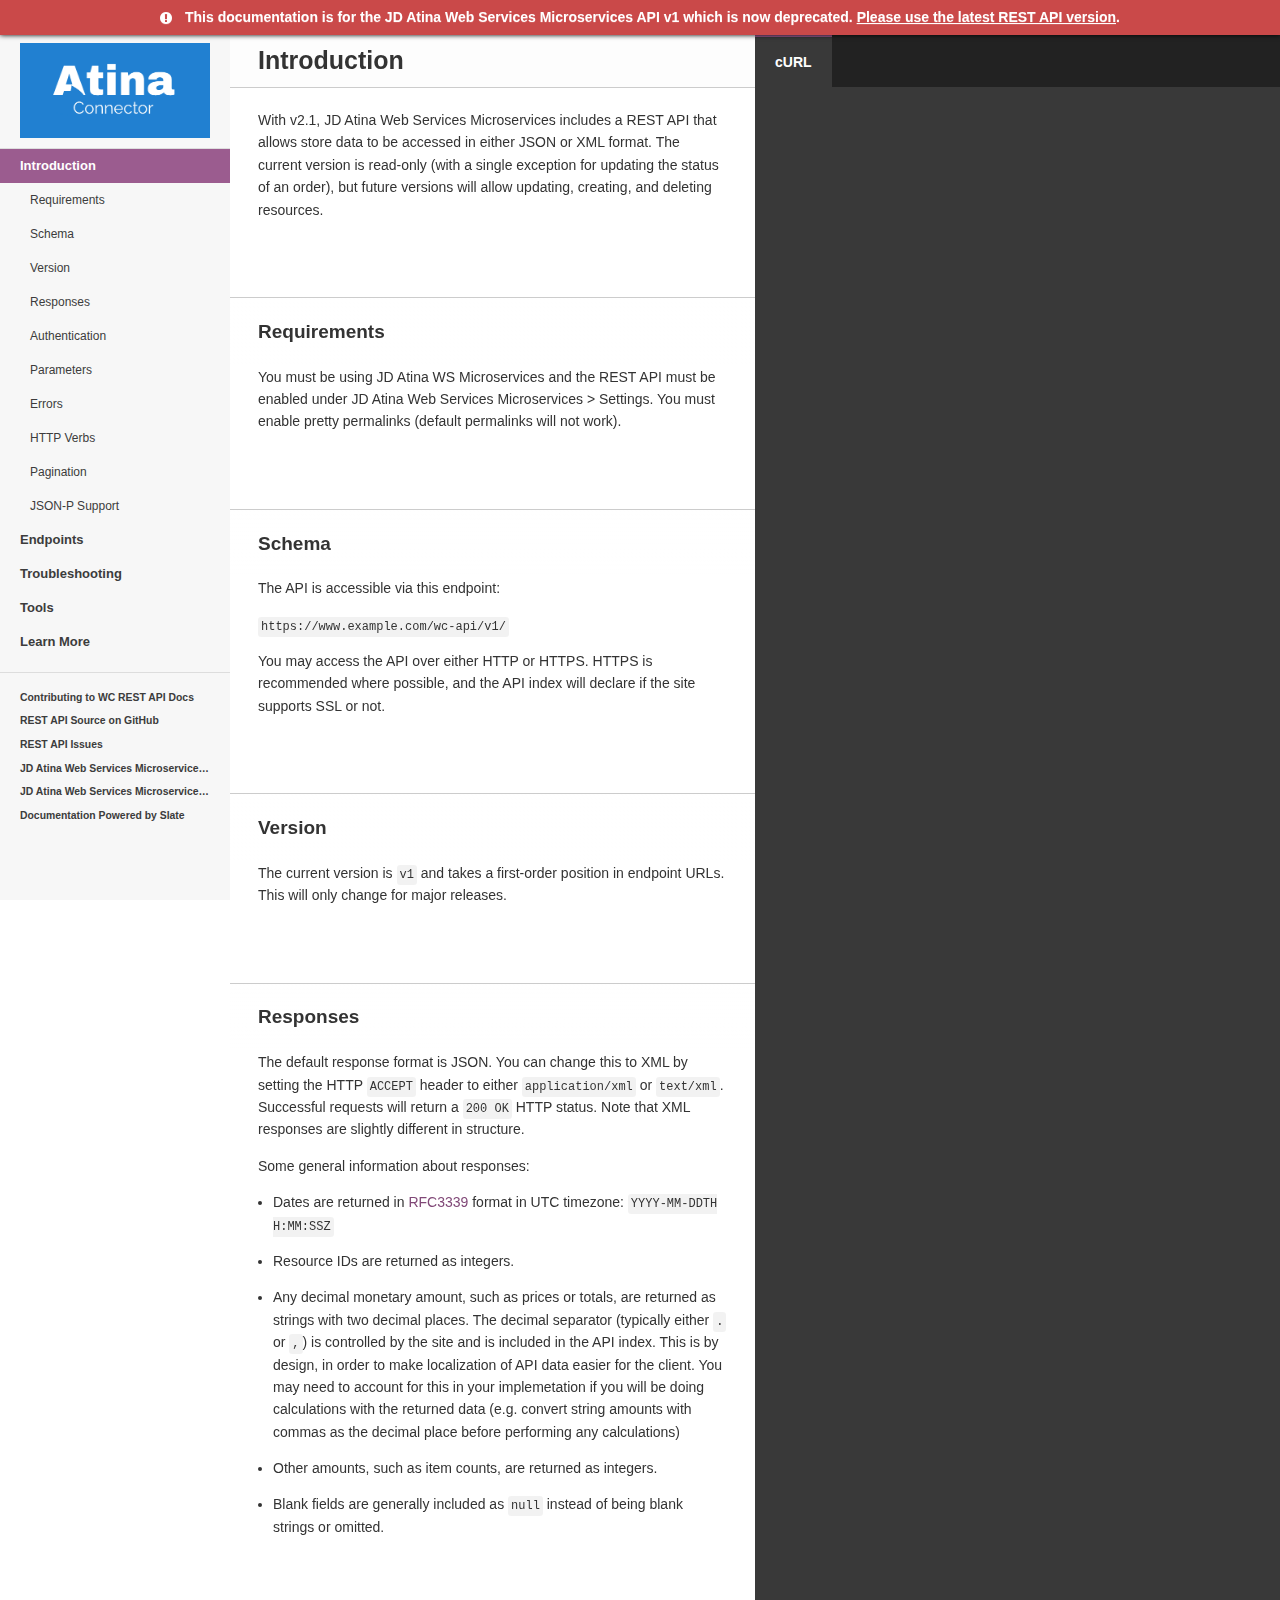
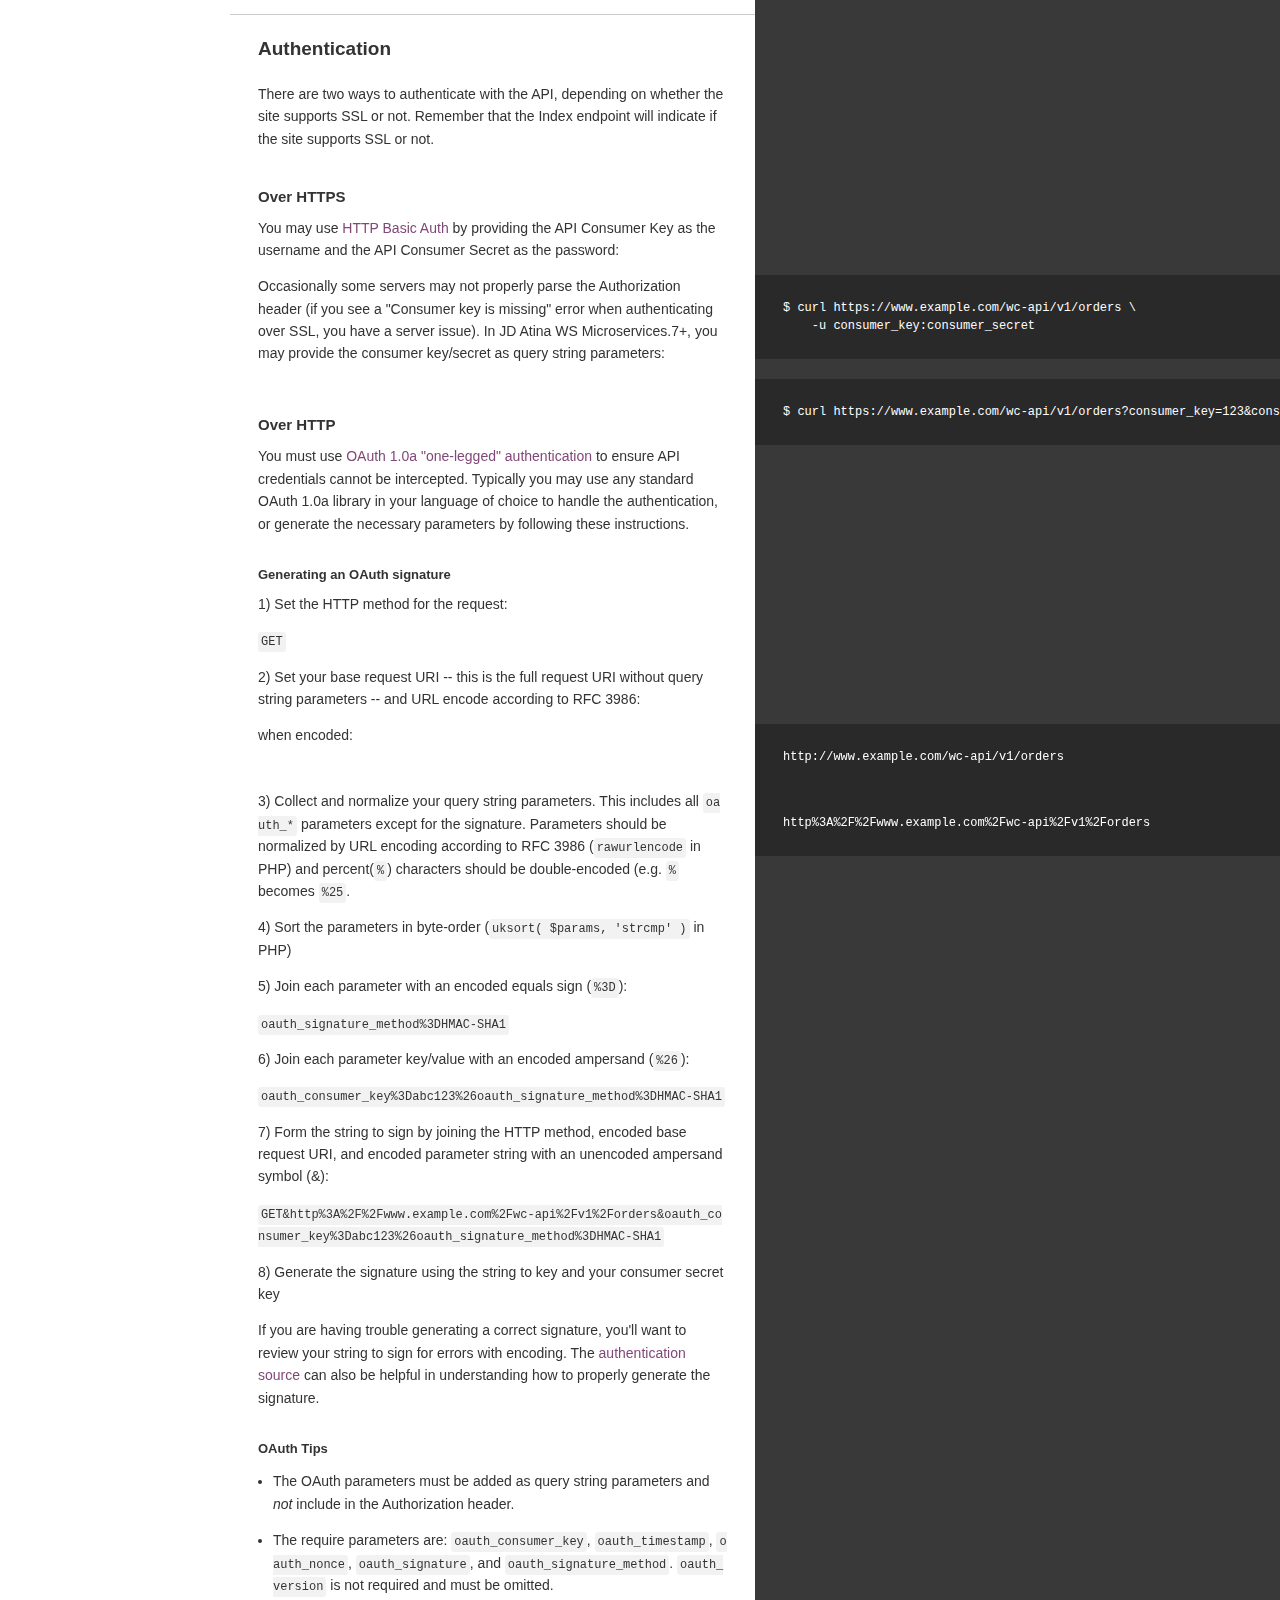
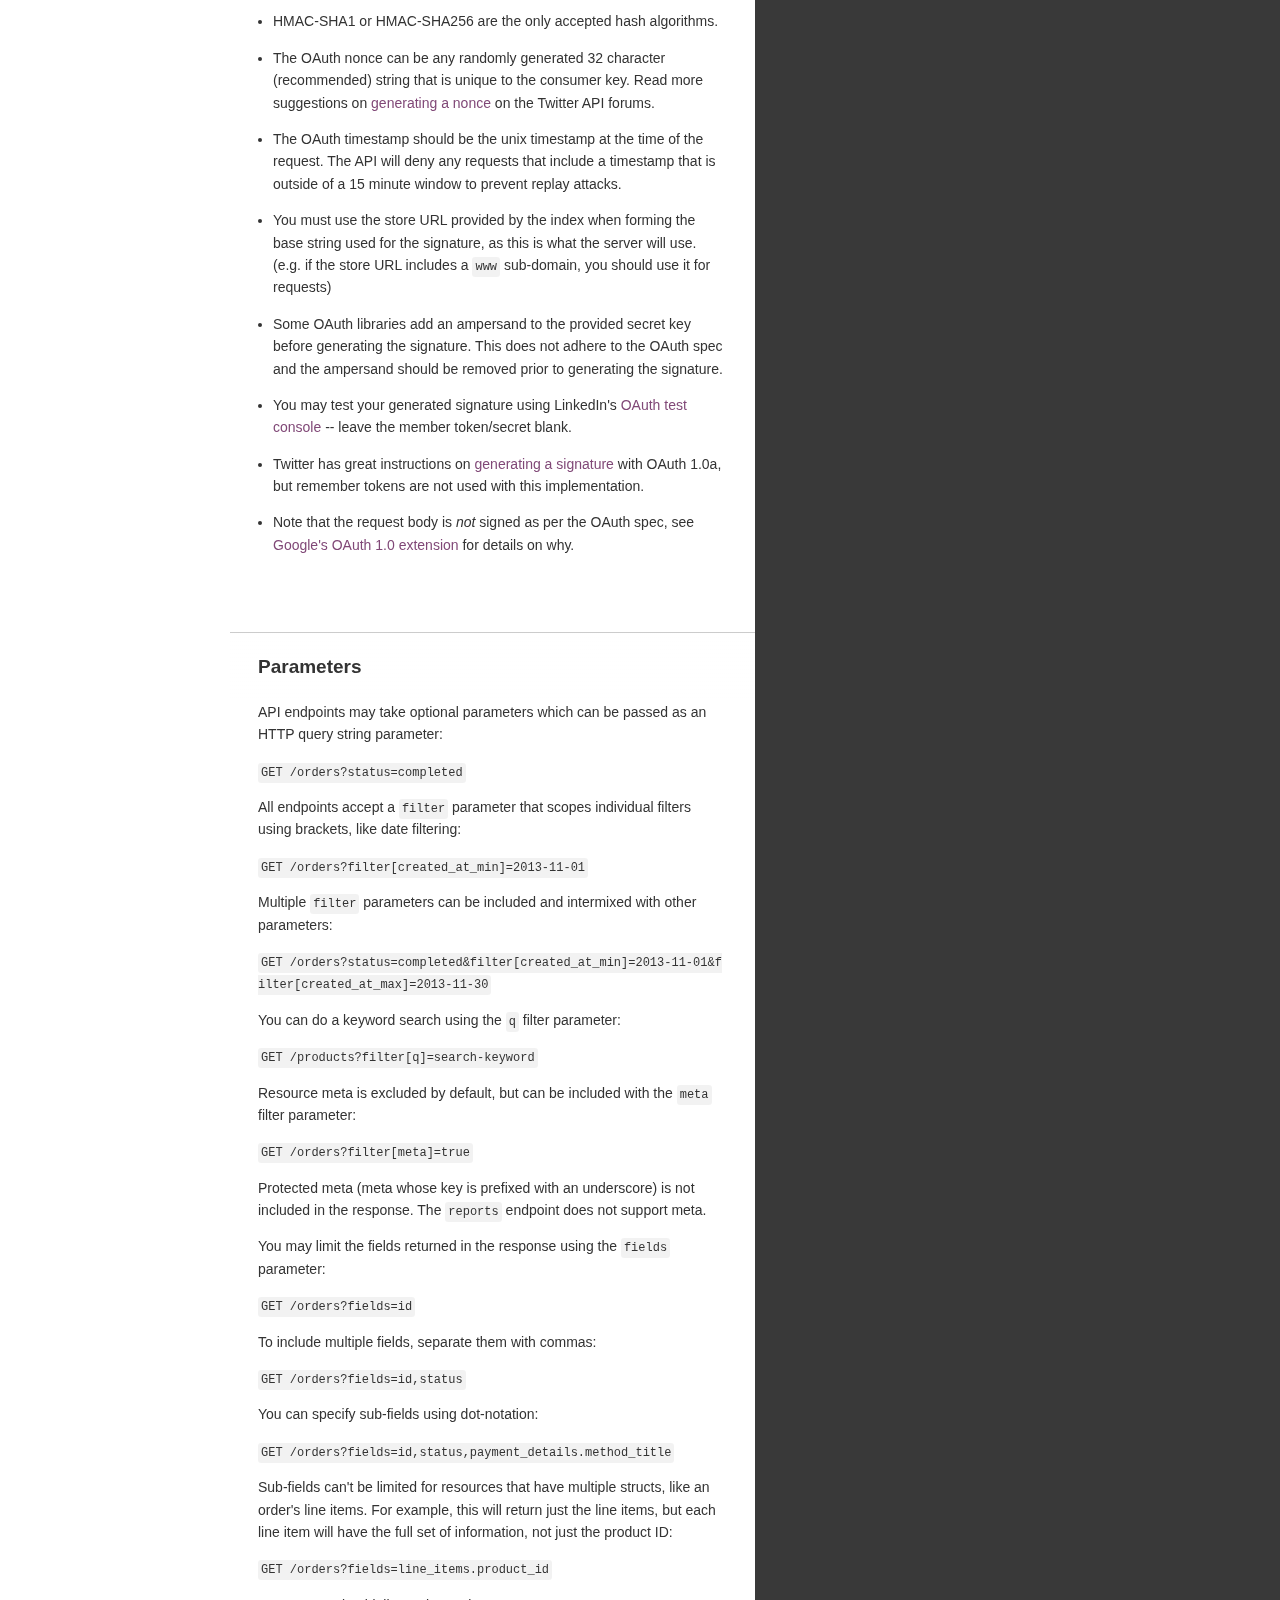
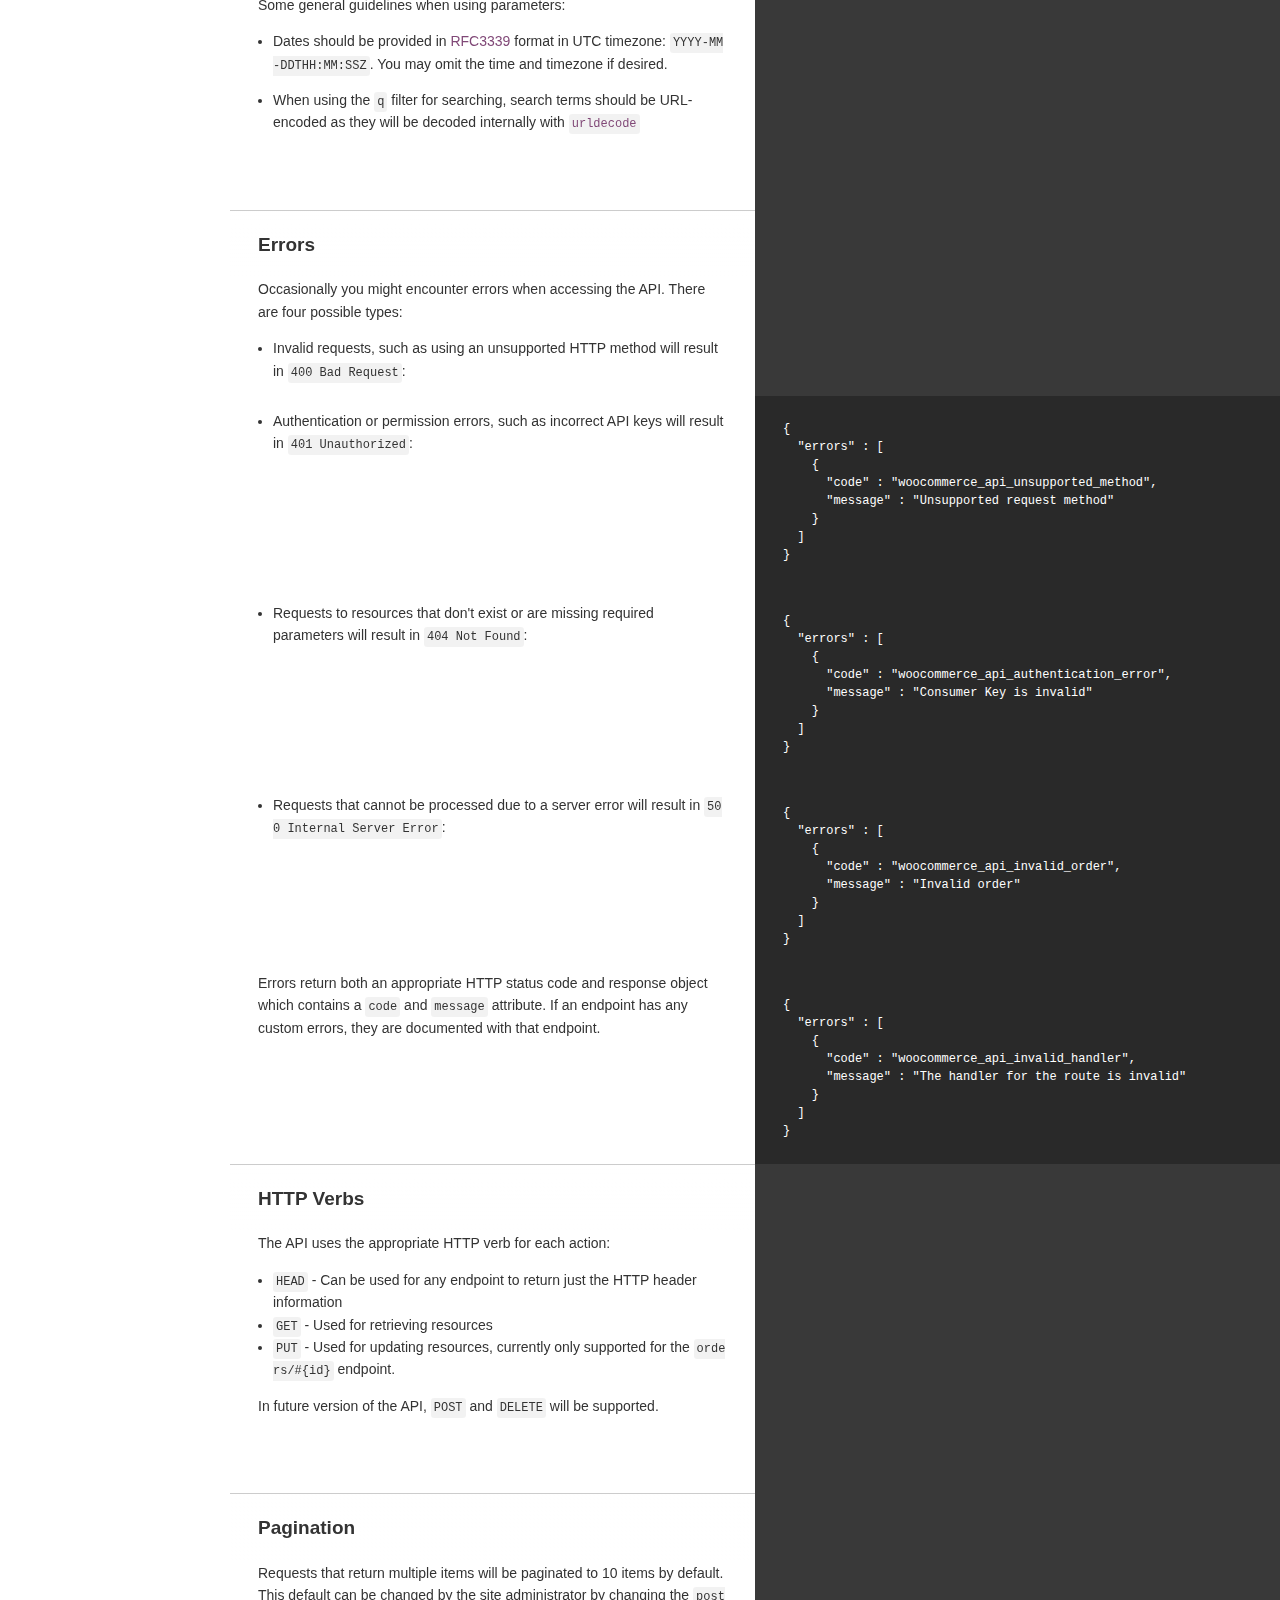
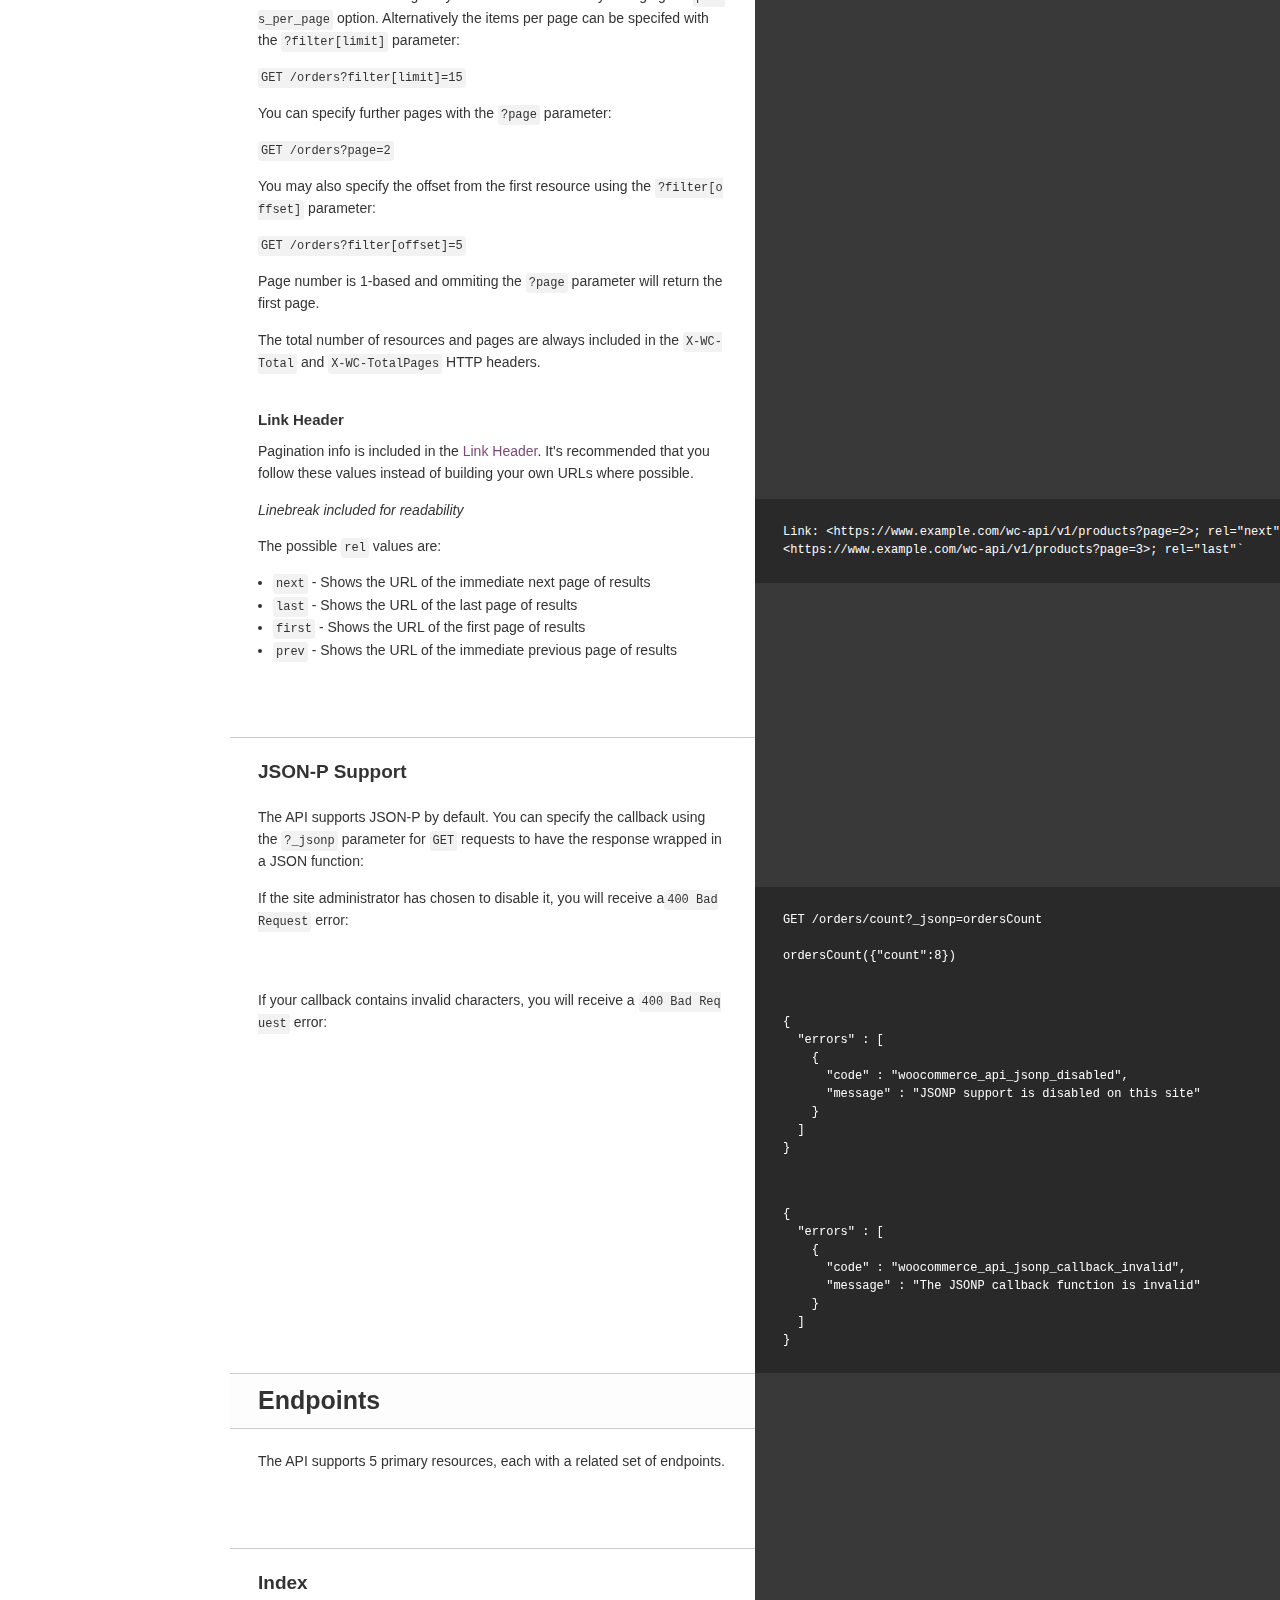
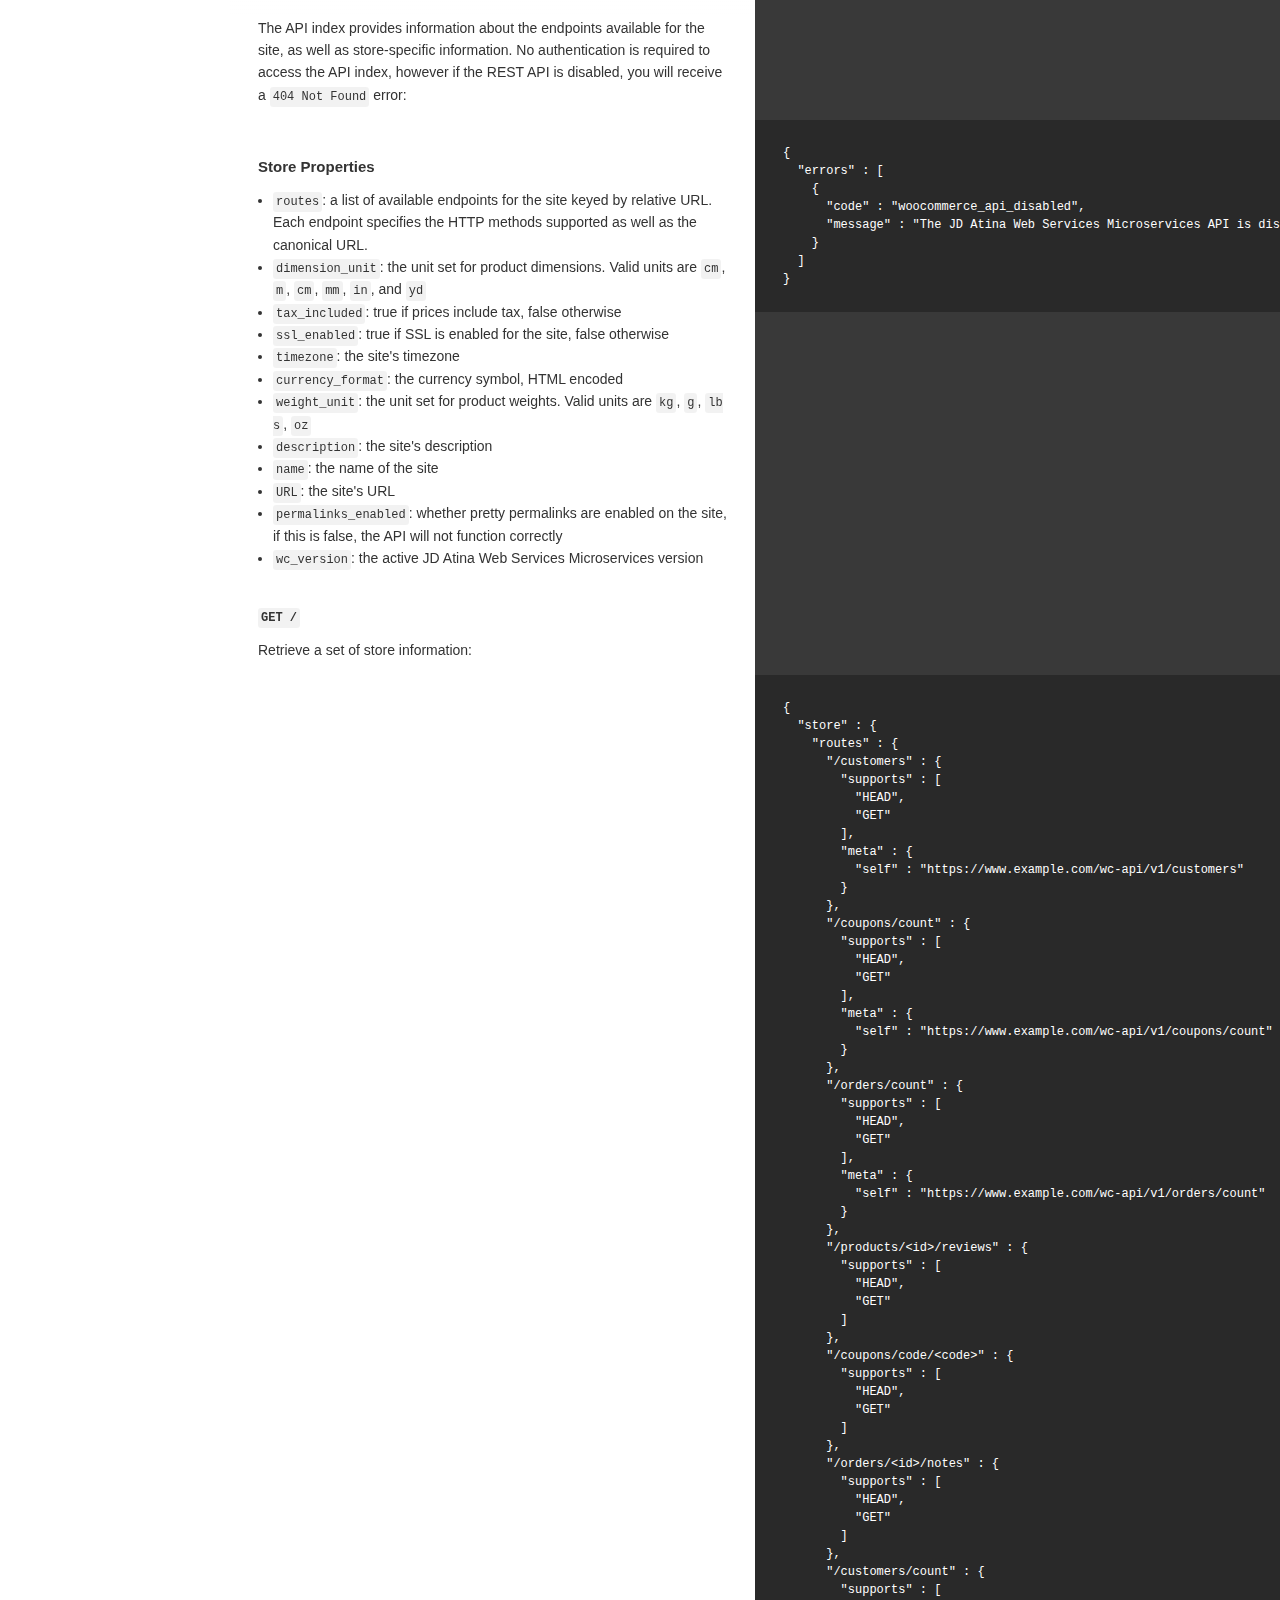
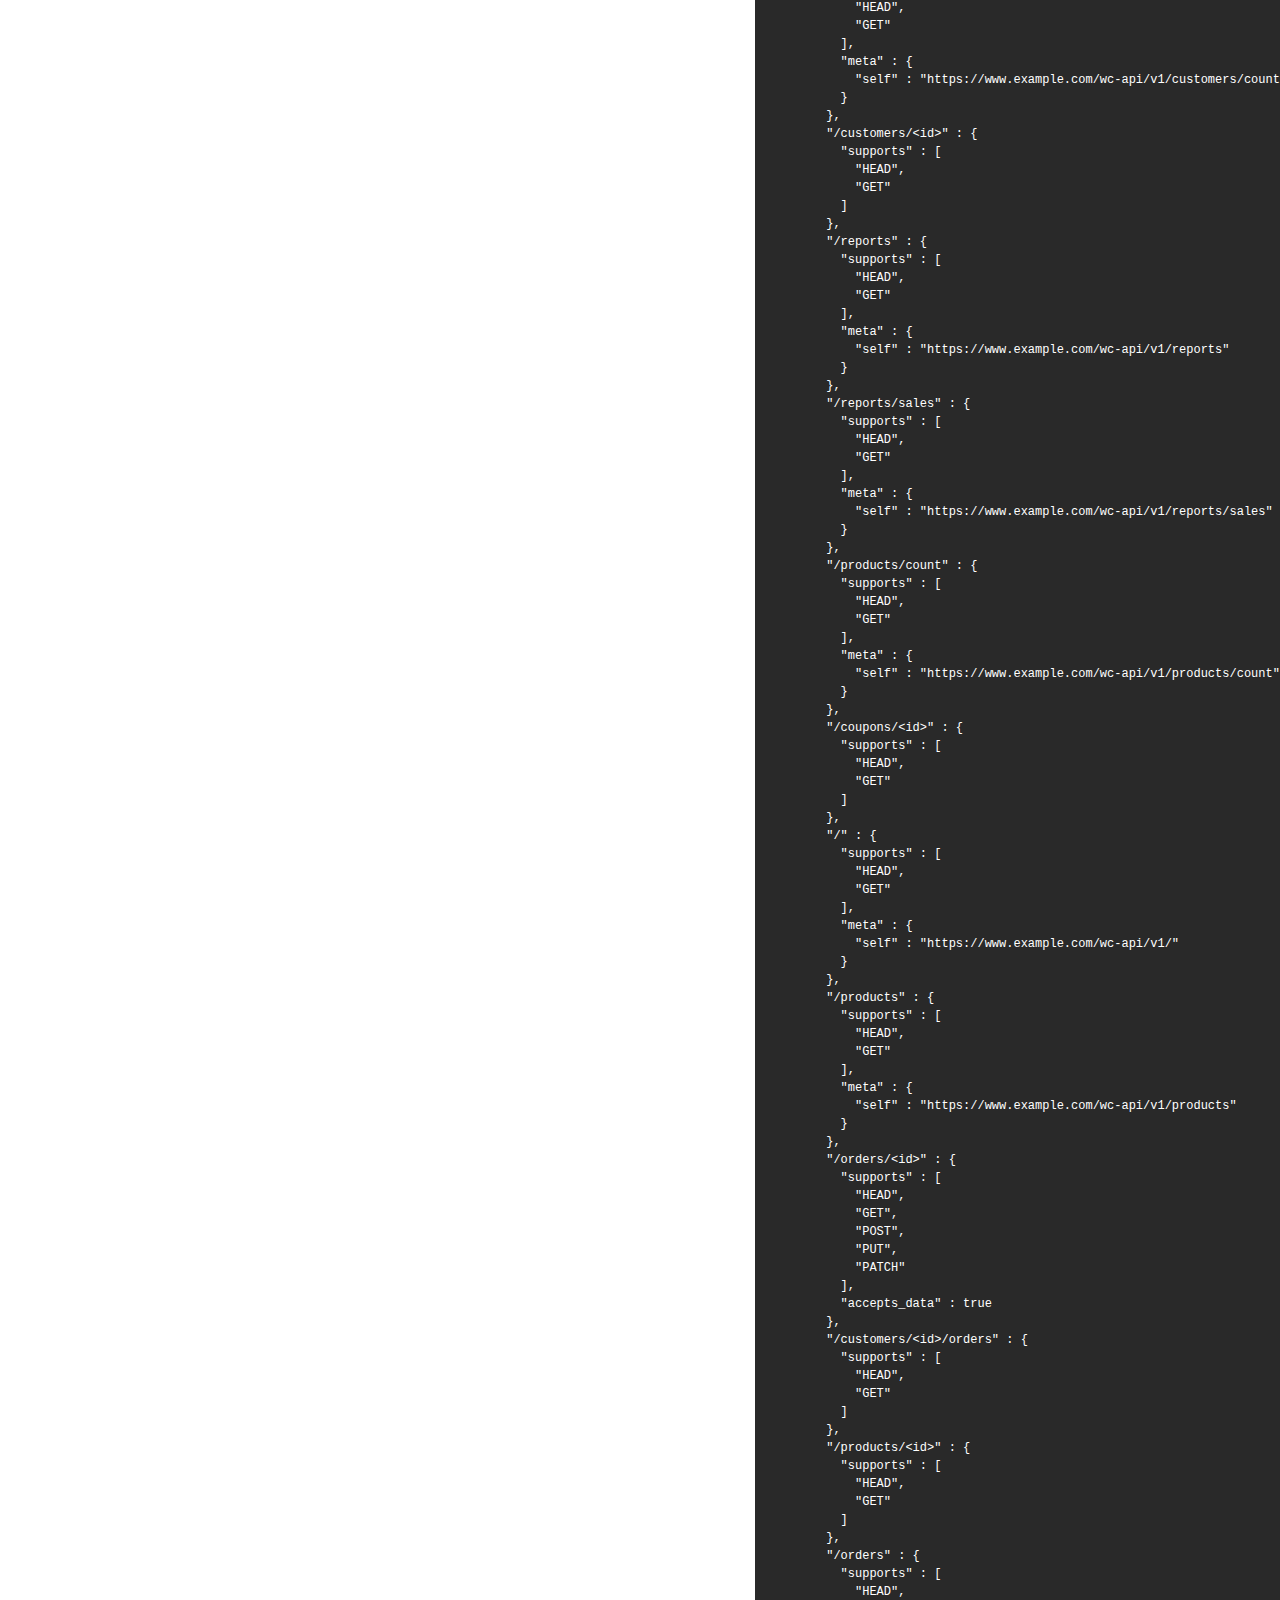
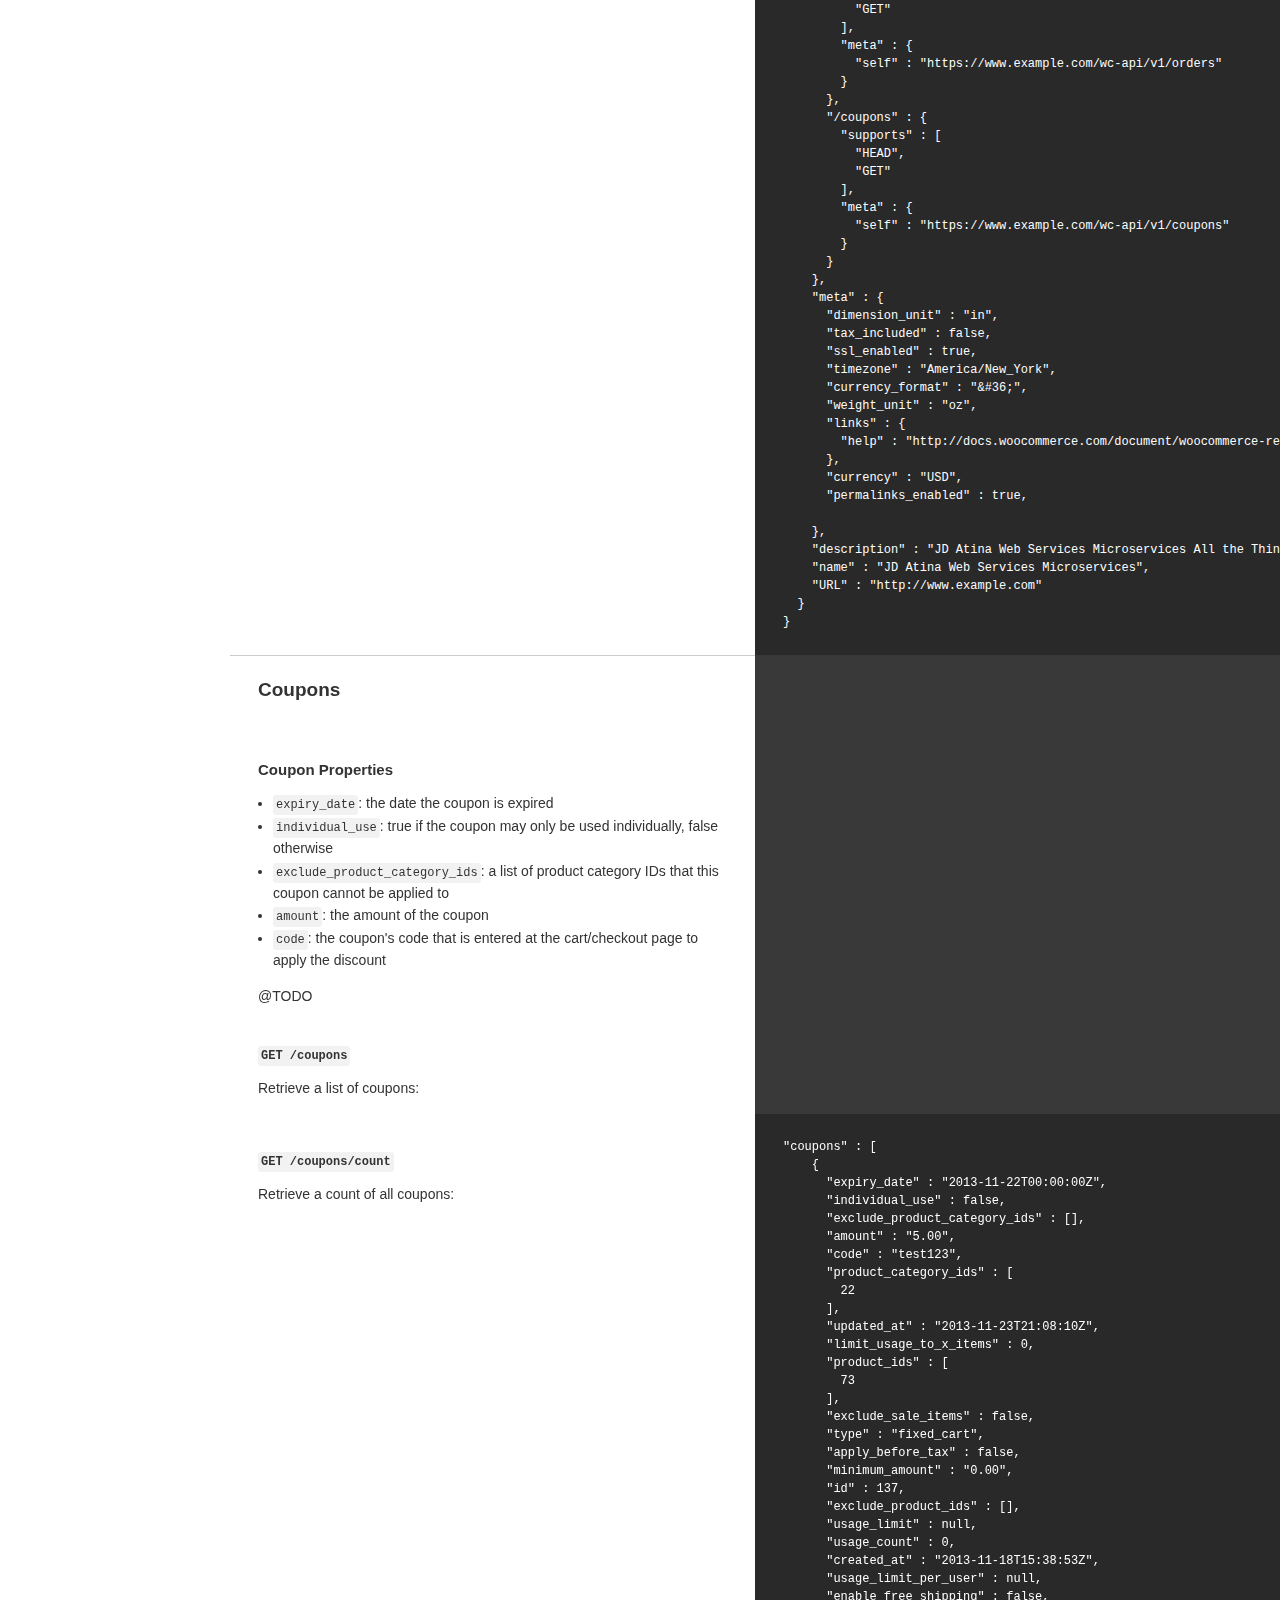
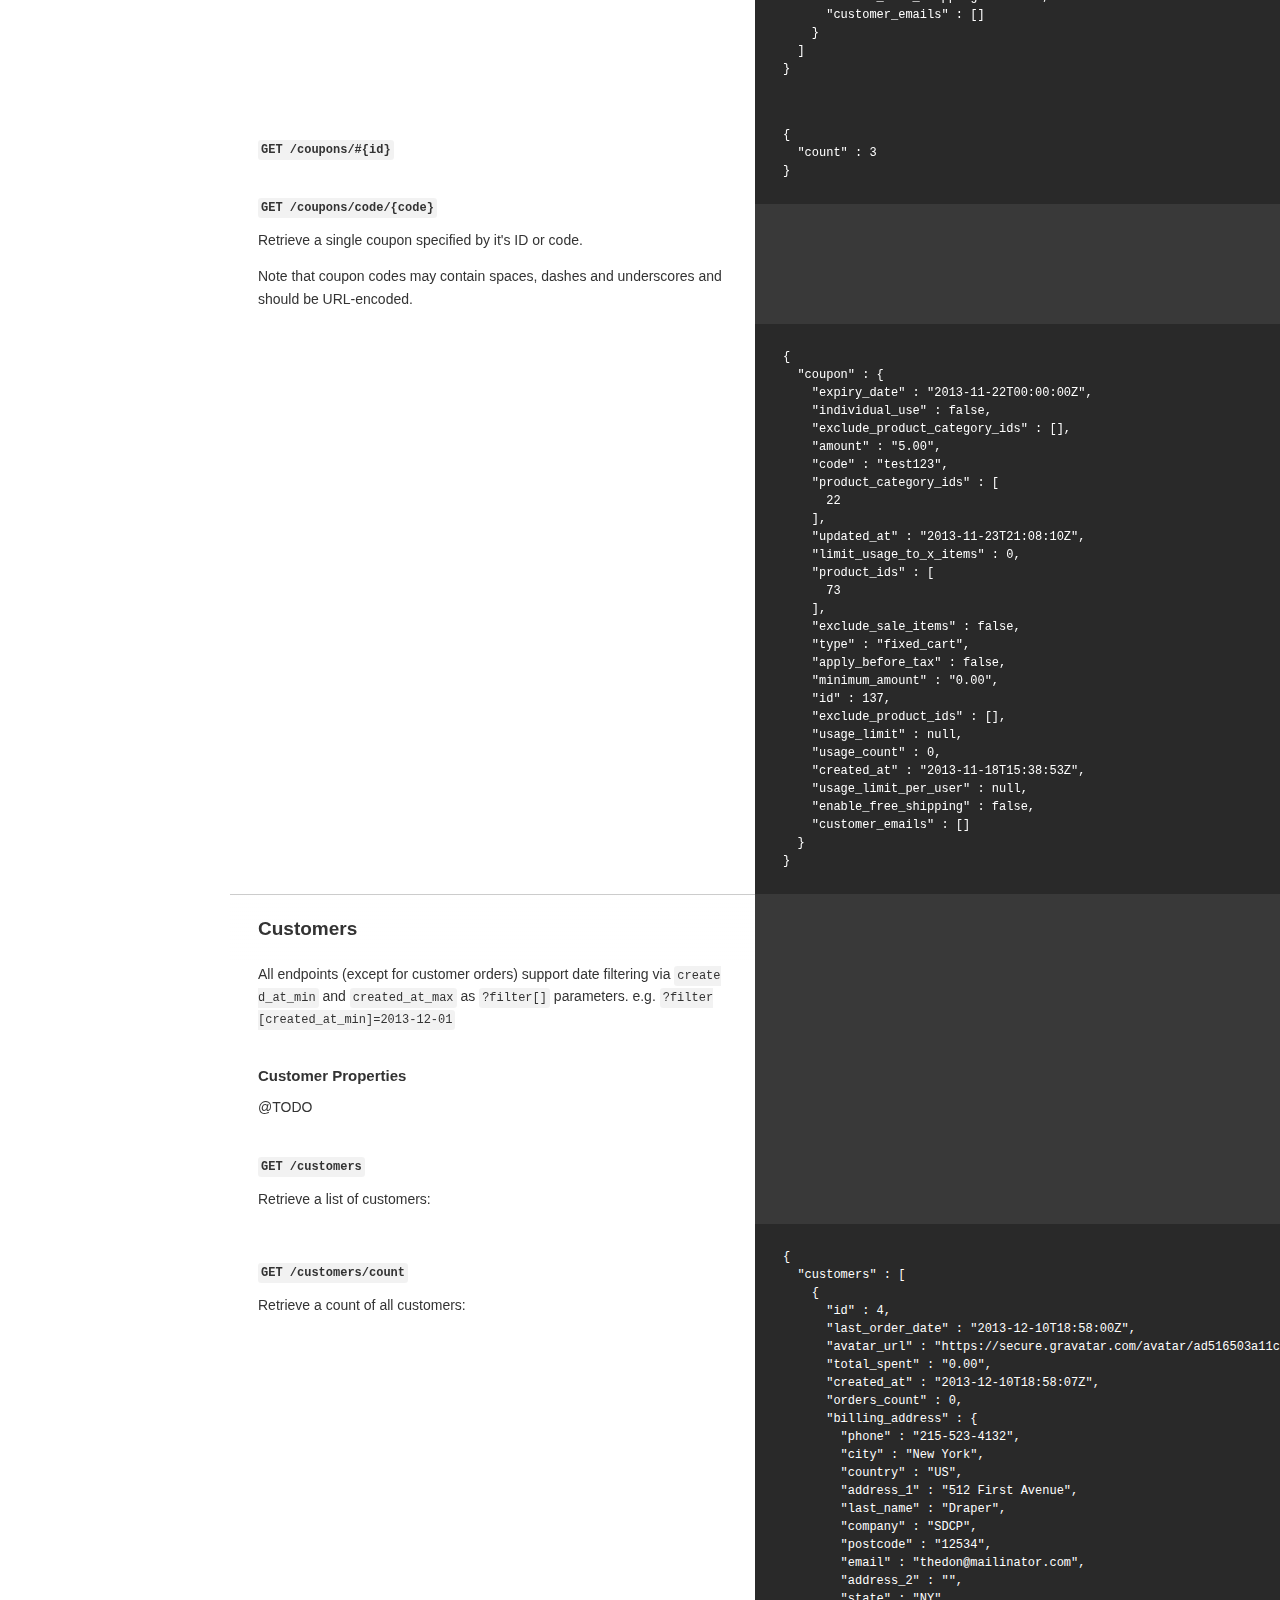
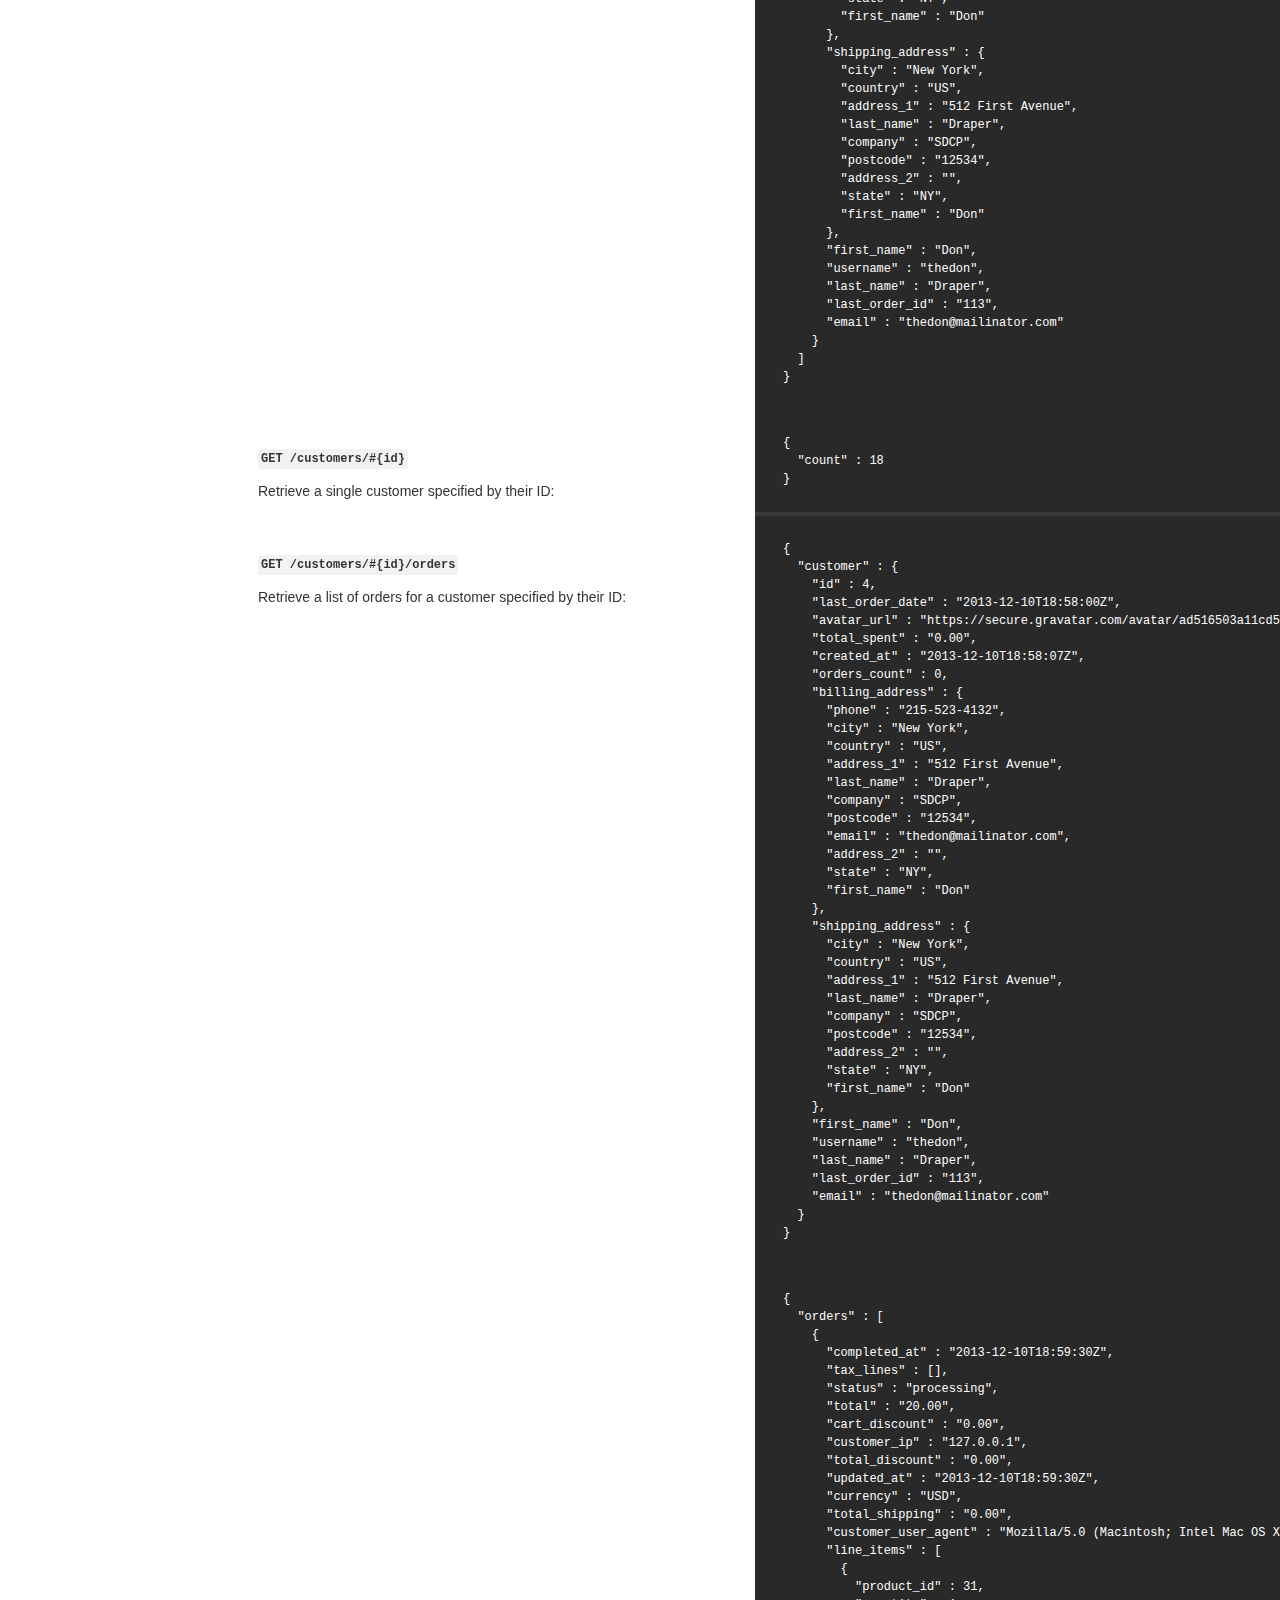
==== commit 0d6b246f: "update" ====
--- a/v1.html
+++ b/v1.html
@@ -10,8 +10,8 @@
 	<meta http-equiv='pragma' content='no-cache'>
     <title>JD Atina REST Web Services API Documentation v1</title>
 
-    <link rel="icon" href="images/favicon-32x32-41be71e3.png" sizes="32x32" />
-    <link rel="icon" href="images/favicon-192x192-04eabf77.png" sizes="192x192" />
+    <link rel="icon" href="images/favicon-32x32-9f4fe00f.png" sizes="32x32" />
+    <link rel="icon" href="images/favicon-192x192-8eba7e37.png" sizes="192x192" />
     <link rel="apple-touch-icon-precomposed" href="images/favicon-180x180-64352330.png" />
     <meta name="msapplication-TileImage" content="images/favicon-270x270-4766b719.png" />
 
@@ -215,7 +215,7 @@
   color: #f92672;
 }
     </style>
-    <link href="stylesheets/screen-d8fb4806.css" rel="stylesheet" media="screen" />
+    <link href="stylesheets/screen-254c574a.css" rel="stylesheet" media="screen" />
     <link href="stylesheets/print-c427a123.css" rel="stylesheet" media="print" />
       <script src="javascripts/all_nosearch-c275c2f6.js"></script>
     <!-- Global site tag (gtag.js) - Google Analytics -->
@@ -240,7 +240,7 @@
     </a>
     <div class="toc-wrapper">
       <a href="#" class="logo">
-        <img src="images/logo-231c82b7.png" alt="" />
+        <img src="images/logo-9b06f889.png" alt="" />
       </a>
         <div class="lang-selector">
               <a href="#" data-language-name="shell">cURL</a>
--- a/stylesheets/screen-254c574a.css
+++ b/stylesheets/screen-254c574a.css
@@ -0,0 +1 @@
+/*! normalize.css v3.0.2 | MIT License | git.io/normalize */html{font-family:sans-serif;-ms-text-size-adjust:100%;-webkit-text-size-adjust:100%}body{margin:0}article,aside,details,figcaption,figure,footer,header,hgroup,main,menu,nav,section,summary{display:block}audio,canvas,progress,video{display:inline-block;vertical-align:baseline}audio:not([controls]){display:none;height:0}[hidden],template{display:none}a{background-color:transparent}a:active,a:hover{outline:0}abbr[title]{border-bottom:1px dotted}b,strong{font-weight:bold}dfn{font-style:italic}h1{font-size:2em;margin:0.67em 0}mark{background:#ff0;color:#000}small{font-size:80%}sub,sup{font-size:75%;line-height:0;position:relative;vertical-align:baseline}sup{top:-0.5em}sub{bottom:-0.25em}img{border:0}svg:not(:root){overflow:hidden}figure{margin:1em 40px}hr{-webkit-box-sizing:content-box;box-sizing:content-box;height:0}pre{overflow:auto}code,kbd,pre,samp{font-family:monospace, monospace;font-size:1em}button,input,optgroup,select,textarea{color:inherit;font:inherit;margin:0}button{overflow:visible}button,select{text-transform:none}button,html input[type="button"],input[type="reset"],input[type="submit"]{-webkit-appearance:button;cursor:pointer}button[disabled],html input[disabled]{cursor:default}button::-moz-focus-inner,input::-moz-focus-inner{border:0;padding:0}input{line-height:normal}input[type="checkbox"],input[type="radio"]{-webkit-box-sizing:border-box;box-sizing:border-box;padding:0}input[type="number"]::-webkit-inner-spin-button,input[type="number"]::-webkit-outer-spin-button{height:auto}input[type="search"]{-webkit-appearance:textfield;-webkit-box-sizing:content-box;box-sizing:content-box}input[type="search"]::-webkit-search-cancel-button,input[type="search"]::-webkit-search-decoration{-webkit-appearance:none}fieldset{border:1px solid #c0c0c0;margin:0 2px;padding:0.35em 0.625em 0.75em}legend{border:0;padding:0}textarea{overflow:auto}optgroup{font-weight:bold}table{border-collapse:collapse;border-spacing:0}td,th{padding:0}.content h1,.content h2,.content h3,.content h4,.content h5,.content h6,html,body{font-family:-apple-system, BlinkMacSystemFont, "Segoe UI", Roboto, Helvetica, Arial, sans-serif, "Apple Color Emoji", "Segoe UI Emoji", "Segoe UI Symbol";font-size:14px}.content h1,.content h2,.content h3,.content h4,.content h5,.content h6{font-weight:bold}.content code,.content pre,.api-endpoint .endpoint-data h6{font-family:Consolas, Menlo, Monaco, "Lucida Console", "Liberation Mono", "DejaVu Sans Mono", "Bitstream Vera Sans Mono", "Courier New", monospace, serif;font-size:12px;line-height:1.5}.content code{word-break:break-all;-webkit-hyphens:auto;-ms-hyphens:auto;hyphens:auto}@font-face{font-family:'slate';src:url(../fonts/slate-cfc9d06b.eot?-syv14m);src:url(../fonts/slate-cfc9d06b.eot?#iefix-syv14m) format("embedded-opentype"),url(../fonts/slate.woff2?-syv14m) format("woff2"),url(../fonts/slate.woff?-syv14m) format("woff"),url(../fonts/slate-7b7da4fe.ttf?-syv14m) format("truetype"),url(../fonts/slate-e55b8307.svg?-syv14m#slate) format("svg");font-weight:normal;font-style:normal}.content aside.warning:before,#warning-top .info:before,.content aside.notice:before,.content aside.success:before,.toc-wrapper>.search:before{font-family:'slate';speak:none;font-style:normal;font-weight:normal;font-variant:normal;text-transform:none;line-height:1}.content aside.warning:before,#warning-top .info:before{content:"\e600"}.content aside.notice:before{content:"\e602"}.content aside.success:before{content:"\e606"}.toc-wrapper>.search:before{content:"\e607"}html,body{color:#333;padding:0;margin:0;-webkit-font-smoothing:antialiased;-moz-osx-font-smoothing:grayscale;background-color:#ffffff;height:100%;-webkit-text-size-adjust:none}#toc>ul>li>a>span{float:right;background-color:#2484FF;border-radius:40px;width:20px}.toc-wrapper{-webkit-transition:left 0.3s ease-in-out;transition:left 0.3s ease-in-out;overflow-y:auto;overflow-x:hidden;position:fixed;z-index:30;top:0;left:0;bottom:0;width:230px;background-color:#f7f7f7;font-size:13px;font-weight:bold}.toc-wrapper .lang-selector{display:none}.toc-wrapper .lang-selector a{padding-top:0.5em;padding-bottom:0.5em}.toc-wrapper .logo{padding:10px 20px;margin:0;display:block;border-bottom:1px solid #ddd}.toc-wrapper .logo img{display:block;width:100%}.toc-wrapper>.search{position:relative}.toc-wrapper>.search input{background:#f7f7f7;border-width:0 0 1px 0;border-color:#666;padding:6px 0 6px 20px;-webkit-box-sizing:border-box;box-sizing:border-box;margin:10px 20px;width:190px;outline:none;color:#3c3c3c;border-radius:0}.toc-wrapper>.search:before{position:absolute;top:17px;left:20px;color:#3c3c3c}.toc-wrapper .search-results{margin-top:0;-webkit-box-sizing:border-box;box-sizing:border-box;height:0;overflow-y:auto;overflow-x:hidden;-webkit-transition-property:height, margin;transition-property:height, margin;-webkit-transition-duration:180ms;transition-duration:180ms;-webkit-transition-timing-function:ease-in-out;transition-timing-function:ease-in-out;background:#f7f7f7}.toc-wrapper .search-results.visible{height:30%;margin-bottom:1em}.toc-wrapper .search-results li{margin:1em 20px;line-height:1}.toc-wrapper .search-results a{color:#3c3c3c;text-decoration:none}.toc-wrapper .search-results a:hover{text-decoration:underline}.toc-wrapper ul,.toc-wrapper li{list-style:none;margin:0;padding:0;line-height:28px}.toc-wrapper li{color:#3c3c3c;-webkit-transition-duration:200ms;transition-duration:200ms;-webkit-transition-property:background;transition-property:background;-webkit-transition-timing-function:linear;transition-timing-function:linear}.toc-wrapper .toc-link.active{background-color:#9B5C8F;color:#fff}.toc-wrapper .toc-link.active-parent{background-color:#f7f7f7;color:#3c3c3c}.toc-wrapper .toc-list-h2{display:none;background-color:#f7f7f7;font-weight:normal}.toc-wrapper .toc-h2{padding-left:30px;font-size:12px}.toc-wrapper .toc-footer{padding:1em 0;margin-top:1em;border-top:1px dashed #ddd}.toc-wrapper .toc-footer li,.toc-wrapper .toc-footer a{color:#3c3c3c;text-decoration:none}.toc-wrapper .toc-footer a:hover{text-decoration:underline}.toc-wrapper .toc-footer li{font-size:0.8em;line-height:1.7;text-decoration:none}.toc-link,.toc-footer li{padding:0 20px 0 20px;display:block;overflow-x:hidden;white-space:nowrap;text-overflow:ellipsis;text-decoration:none;color:#3c3c3c;-webkit-transition-property:background;transition-property:background;-webkit-transition-timing-function:linear;transition-timing-function:linear;-webkit-transition-duration:130ms;transition-duration:130ms}#nav-button{padding:0 1.5em 5em 0;display:none;position:fixed;top:0;left:0;z-index:100;color:#000;text-decoration:none;font-weight:bold;opacity:0.7;line-height:16px;-webkit-transition:left 0.3s ease-in-out;transition:left 0.3s ease-in-out}#nav-button span{display:block;padding:6px 6px 6px;background-color:rgba(255,255,255,0.7);-webkit-transform-origin:0 0;transform-origin:0 0;-webkit-transform:rotate(-90deg) translate(-100%, 0);transform:rotate(-90deg) translate(-100%, 0);border-radius:0 0 0 5px}#nav-button img{height:16px;vertical-align:bottom}#nav-button:hover{opacity:1}#nav-button.open{left:230px}.page-wrapper{margin-left:230px;position:relative;z-index:10;background-color:#ffffff;min-height:100%;padding-bottom:1px}.page-wrapper .dark-box{width:50%;background-color:#393939;position:absolute;right:0;top:0;bottom:0}.page-wrapper .lang-selector{position:fixed;z-index:50;border-bottom:5px solid #393939}.lang-selector{background-color:#222;width:100%;font-weight:bold}.lang-selector a{display:block;float:left;color:#fff;text-decoration:none;padding:0 10px;line-height:30px;outline:0}.lang-selector a:active,.lang-selector a:focus{background-color:#111;color:#fff}.lang-selector a.active{background-color:#393939;color:#fff}.lang-selector:after{content:'';clear:both;display:block}.content{-webkit-transform:translateZ(0);position:relative;z-index:30}.content:after{content:'';display:block;clear:both}.content>h1,.content>h2,.content>h3,.content>h4,.content>h5,.content>h6,.content>p,.content>table,.content>ul,.content>ol,.content>aside,.content>dl{margin-right:50%;padding:0 28px;-webkit-box-sizing:border-box;box-sizing:border-box;display:block}.content>ul,.content>ol{padding-left:43px}.content>h1,.content>h2,.content>div{clear:both}.content h1{font-size:25px;padding-top:0.5em;padding-bottom:0.5em;margin-bottom:21px;margin-top:2em;border-top:1px solid #ccc;border-bottom:1px solid #ccc;background-color:#fdfdfd}.content h1:first-child,.content div:first-child+h1{border-top-width:0;margin-top:0}.content h2{font-size:19px;margin-top:4em;margin-bottom:0;border-top:1px solid #ccc;padding-top:1.2em;padding-bottom:1.2em;background-image:-webkit-gradient(linear, left top, left bottom, from(rgba(255,255,255,0.2)), to(rgba(255,255,255,0)));background-image:linear-gradient(to bottom, rgba(255,255,255,0.2), rgba(255,255,255,0))}.content h1+h2,.content h1+div+h2{margin-top:-21px;border-top:none}.content h3,.content h4,.content h5,.content h6{font-size:15px;margin-top:2.5em;margin-bottom:0.8em}.content h4,.content h5,.content h6{font-size:10px}.content hr{margin:2em 0;border-top:2px solid #393939;border-bottom:2px solid #ffffff}.content table{margin-bottom:1em;overflow:auto}.content table th,.content table td{text-align:left;vertical-align:top;line-height:1.6}.content table th code,.content table td code{white-space:nowrap}.content table th{padding:5px 10px;border-bottom:1px solid #ccc;vertical-align:bottom}.content table td{padding:10px}.content table tr:last-child{border-bottom:1px solid #ccc}.content table tr:nth-child(odd)>td{background-color:white}.content table tr:nth-child(even)>td{background-color:white}.content dt{font-weight:bold}.content dd{margin-left:15px}.content p,.content li,.content dt,.content dd{line-height:1.6;margin-top:0}.content img{max-width:100%}.content code{background-color:rgba(0,0,0,0.05);padding:3px;border-radius:3px}.content pre>code{background-color:transparent;padding:0}.content aside{padding-top:1em;padding-bottom:1em;margin-top:1.5em;margin-bottom:1.5em;background:#9B5C8F;line-height:1.6}.content aside.warning{background-color:#ca4949}.content aside.success{background-color:#38a845}.content aside:before{vertical-align:middle;padding-right:0.5em;font-size:14px}.content .search-highlight{padding:2px;margin:-3px;border-radius:4px;border:1px solid #F7E633;background:-webkit-gradient(linear, right bottom, left top, from(#F7E633), to(#F1D32F));background:linear-gradient(to top left, #F7E633 0%, #F1D32F 100%)}.content pre,.content blockquote{background-color:#292929;color:#fff;margin:0;width:50%;float:right;clear:right;-webkit-box-sizing:border-box;box-sizing:border-box}.content pre>p,.content blockquote>p{margin:0}.content pre a,.content blockquote a{color:#fff;text-decoration:none;border-bottom:dashed 1px #ccc}.content pre{padding-top:2em;padding-bottom:2em;padding:2em 28px}.content blockquote>p{background-color:#191D1F;padding:13px 2em;color:#eee}@media (max-width: 930px){.toc-wrapper{left:-230px}.toc-wrapper.open{left:0}.page-wrapper{margin-left:0}#nav-button{display:block}.toc-link{padding-top:0.3em;padding-bottom:0.3em}}@media (max-width: 700px){.dark-box{display:none}.content>h1,.content>h2,.content>h3,.content>h4,.content>h5,.content>h6,.content>p,.content>table,.content>ul,.content>ol,.content>aside,.content>dl,.api-endpoint{margin-right:0}.toc-wrapper .lang-selector{display:block}.page-wrapper .lang-selector{display:none}.content pre,.content blockquote{width:auto;float:none}.content>pre+h1,.content>blockquote+h1,.content>pre+h2,.content>blockquote+h2,.content>pre+h3,.content>blockquote+h3,.content>pre+h4,.content>blockquote+h4,.content>pre+h5,.content>blockquote+h5,.content>pre+h6,.content>blockquote+h6,.content>pre+p,.content>blockquote+p,.content>pre+table,.content>blockquote+table,.content>pre+ul,.content>blockquote+ul,.content>pre+ol,.content>blockquote+ol,.content>pre+aside,.content>blockquote+aside,.content>pre+dl,.content>blockquote+dl,.content pre+.api-endpoint,.content blockquote+.api-endpoint{margin-top:28px}}.highlight .c,.highlight .cm,.highlight .c1,.highlight .cs{color:#909090}.highlight,.highlight .w{background-color:#292929}body.has-warning{margin-top:33px}body.has-warning .toc-wrapper{top:33px}.center-column{float:left !important;background-color:#f0f0f0 !important;color:black !important;clear:none !important;margin-right:50% !important;width:50% !important;text-shadow:0 0 0 transparent !important}.toc-wrapper .toc-link:hover{background:#eee}.toc-wrapper .toc-link.active-parent:hover{background:#eee}.toc-wrapper .toc-link.active:hover{background:#9B5C8F}.toc-wrapper .toc-footer{border-top:1px solid #ddd}.toc-link,.toc-footer li{padding:3px 20px}#warning-top{text-shadow:0 1px 0 #d05d5d;-webkit-box-shadow:0 0 5px black;box-shadow:0 0 5px black;font-weight:bold;left:0;line-height:2.5;overflow:hidden;position:fixed;right:0;text-align:center;top:0;z-index:99999;background-color:#ca4949;color:white}#warning-top a{color:white;text-decoration:underline}#warning-top .info:before{font-size:14px;padding-right:0.5em;vertical-align:middle}.label{border-radius:2px;text-transform:uppercase;font-style:normal;white-space:nowrap}.label-get{background:#008000}.label-post,.label-put{background:#4e92d7}.label-delete{background:#ca4949}.label-info{background:#efefef;color:#999;float:right;font-weight:700;font-size:70%;padding:2px 4px;margin-left:5px}.api-endpoint{margin-right:50%;padding:0 28px;-webkit-box-sizing:border-box;box-sizing:border-box;display:block}.api-endpoint .endpoint-data{background-color:#292929;color:#fff;border-radius:5px;border-top:1px solid #000;border-bottom:1px solid #404040;text-shadow:0px 1px 2px rgba(0,0,0,0.4);margin:15px 0;height:38px}.api-endpoint .endpoint-data i{display:inline-block;margin:5px;padding:4px 12px;line-height:20px}.api-endpoint .endpoint-data h6{display:inline-block;margin:0;text-transform:lowercase;font-weight:400}.content a{color:#804877;text-decoration:none}.content a:hover{text-decoration:underline}.content h4,.content h5,.content h6{font-size:13px}.content aside{color:#fff}.content aside a{color:#fff;text-decoration:underline}.content aside a:hover{text-decoration:none}.lang-selector a{border-top:4px solid #222;padding:10px 20px}.lang-selector a:active,.lang-selector a:focus,.lang-selector a:hover{border-top-color:#9B5C8F}.lang-selector a.active{border-top-color:#9B5C8F}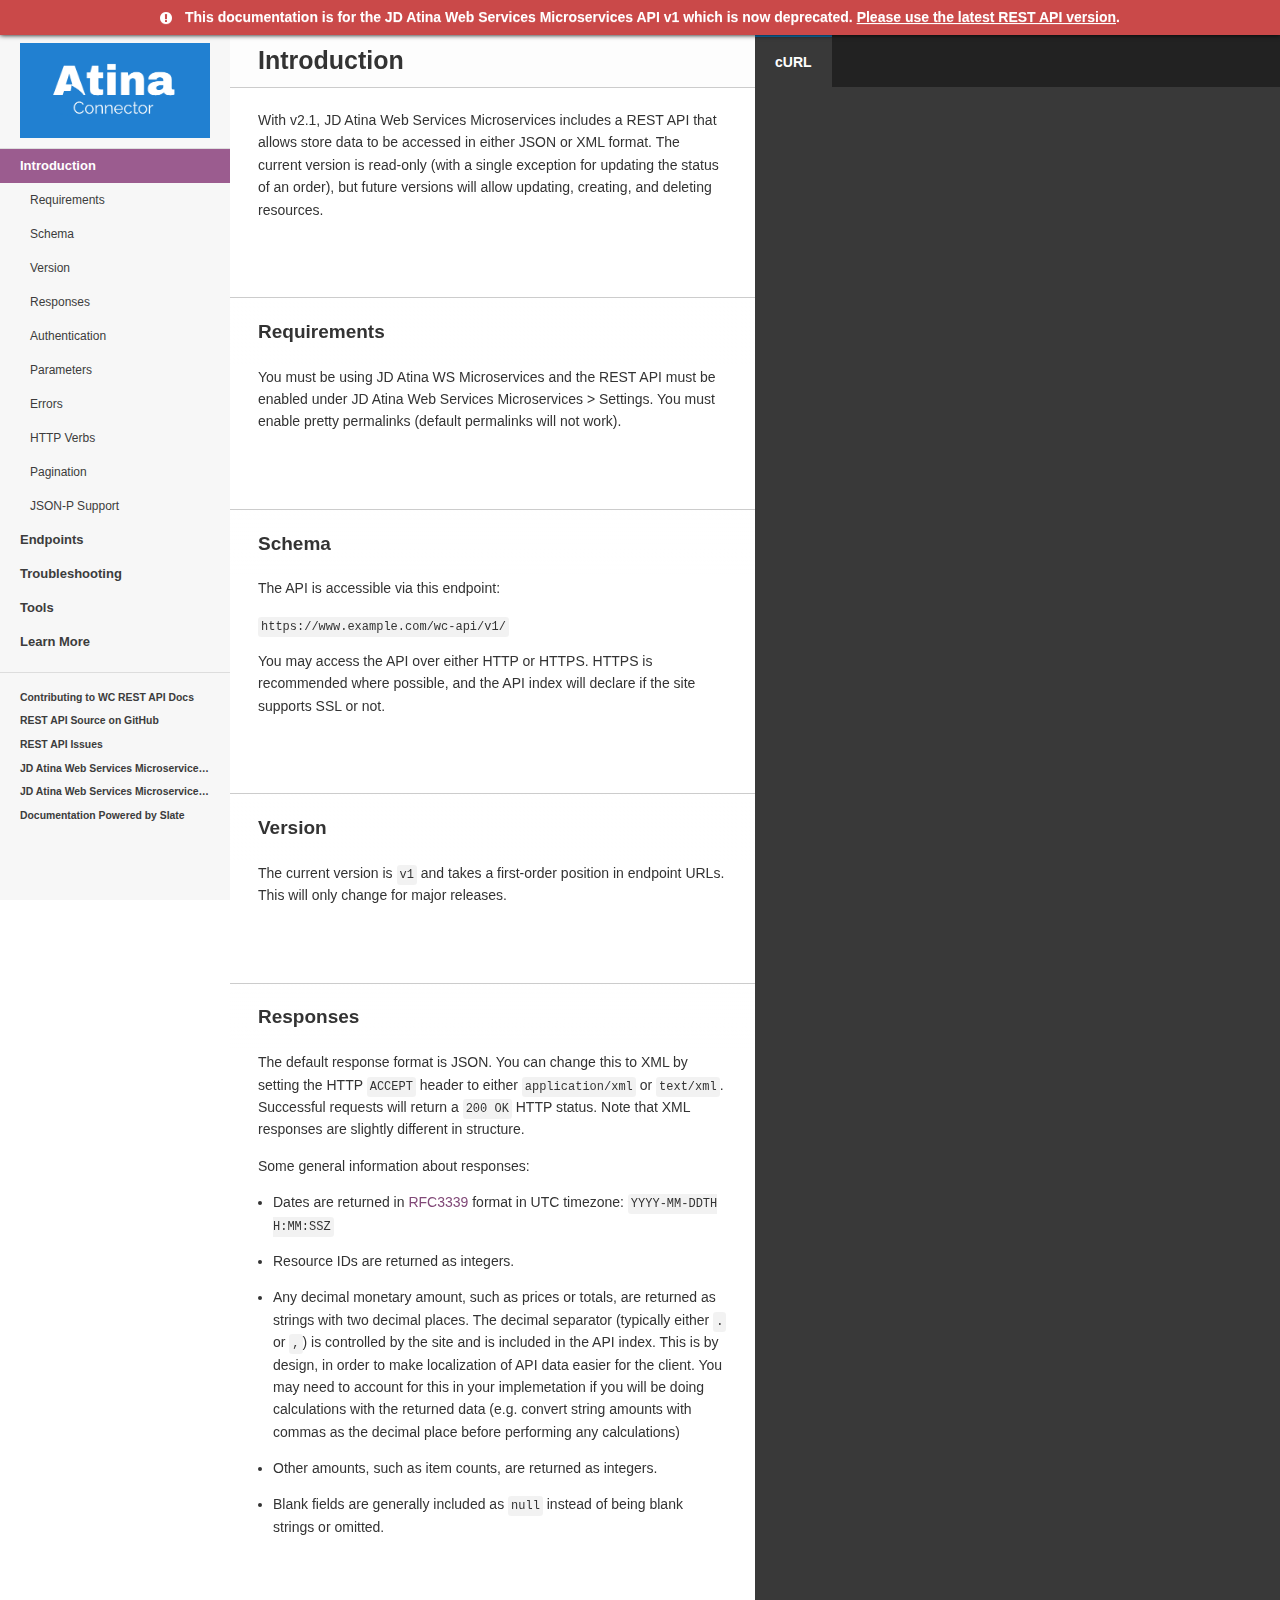
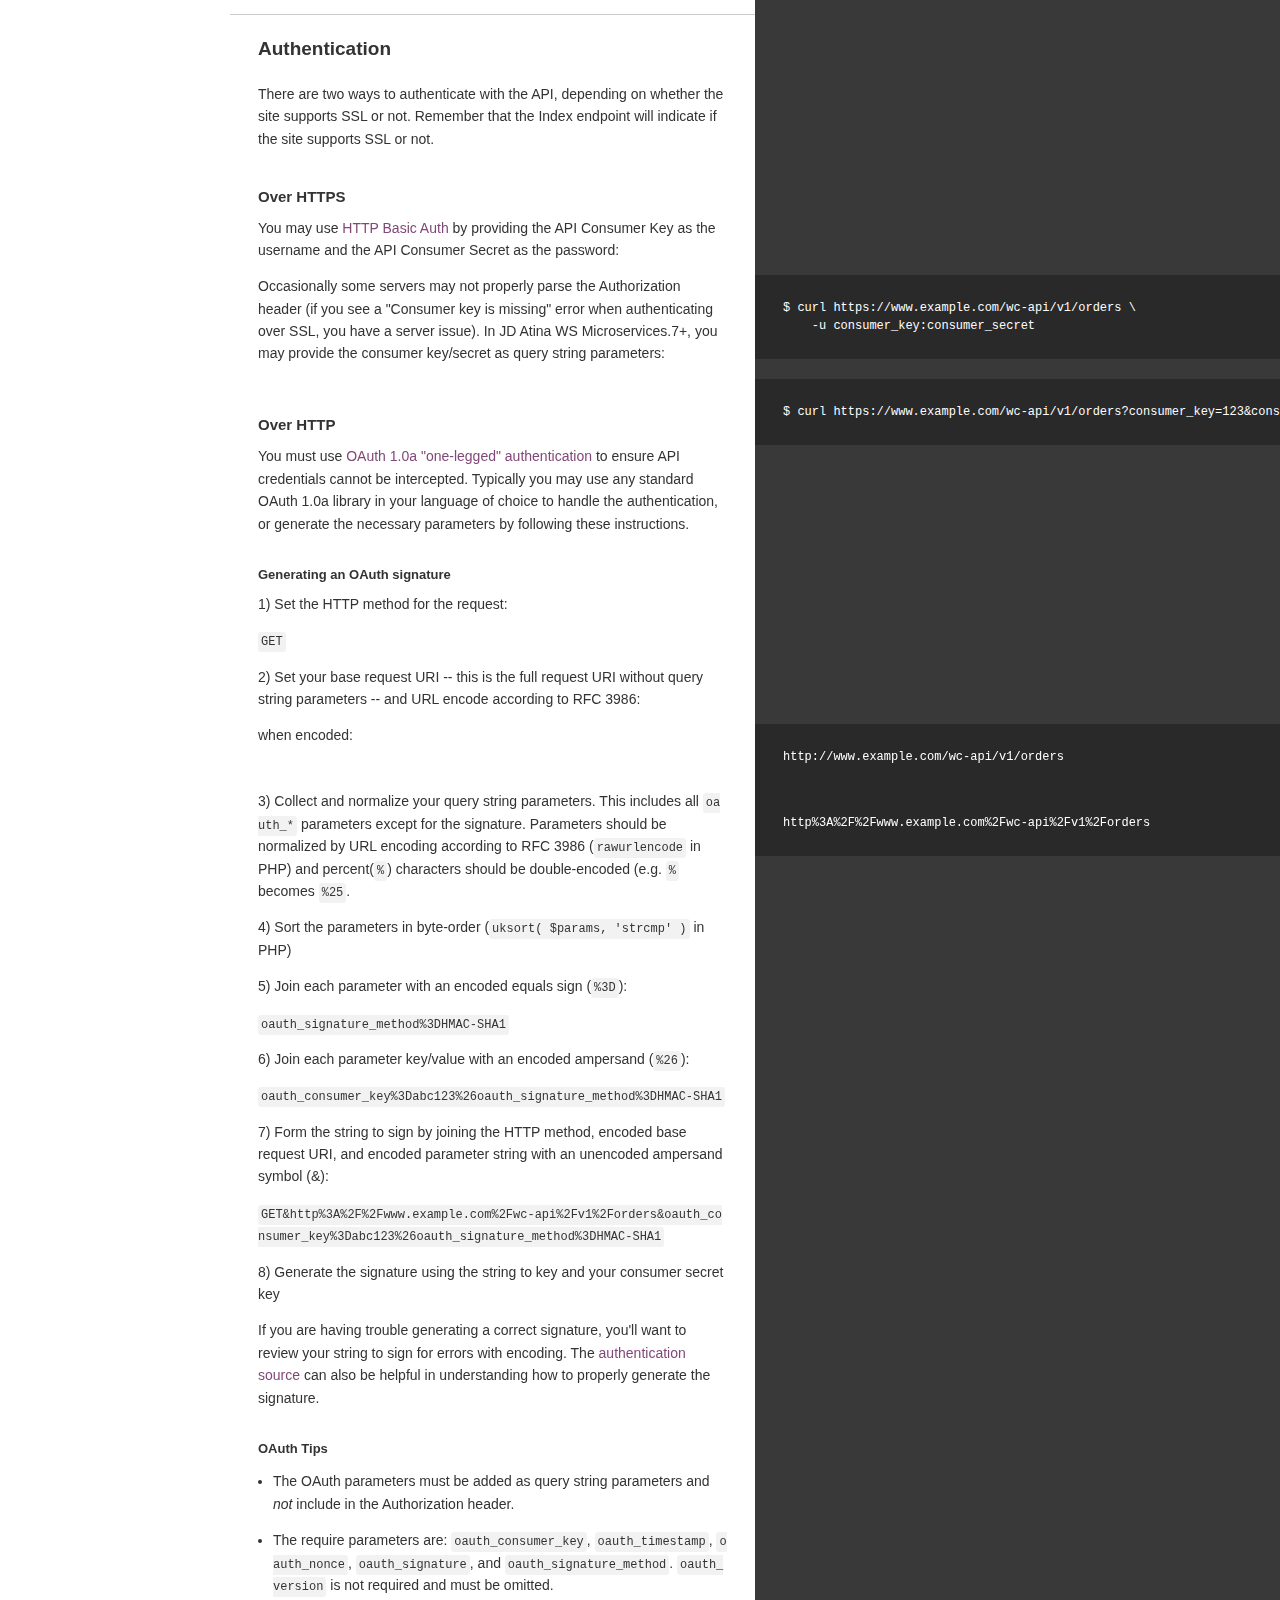
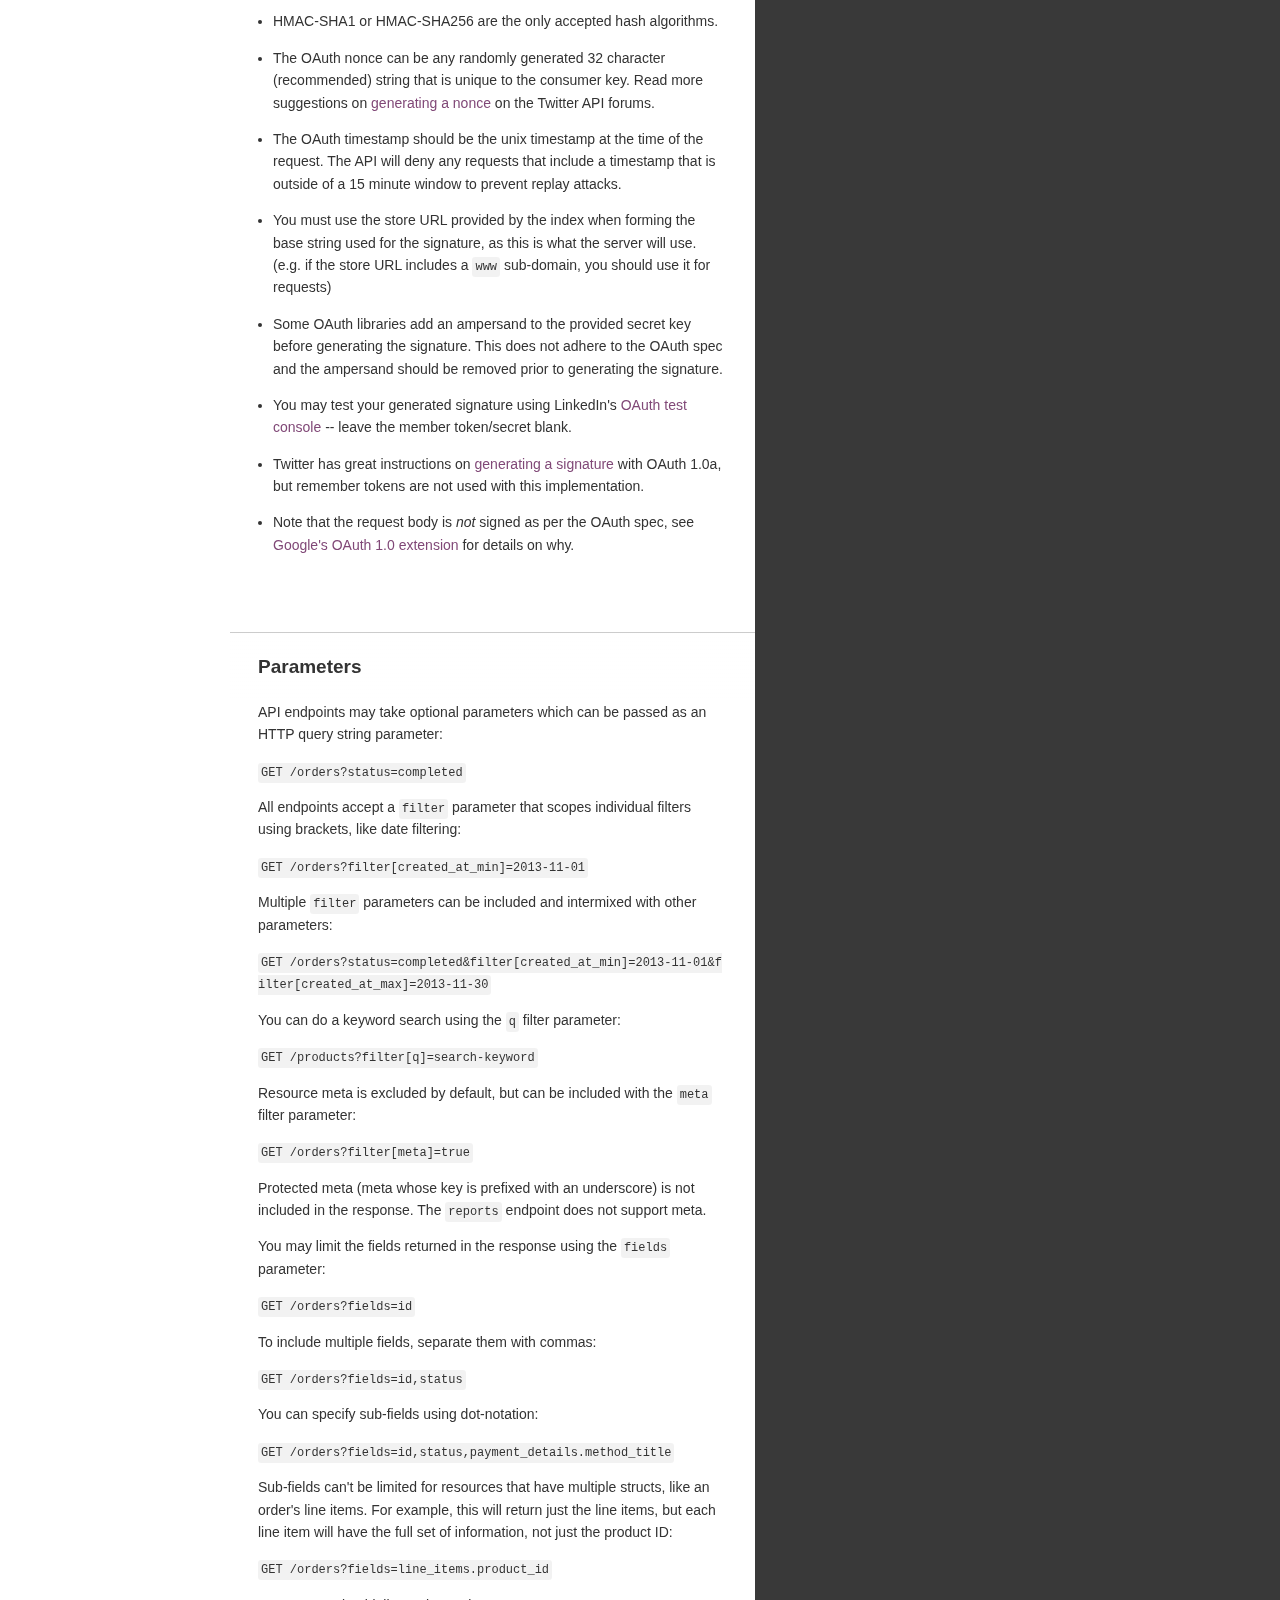
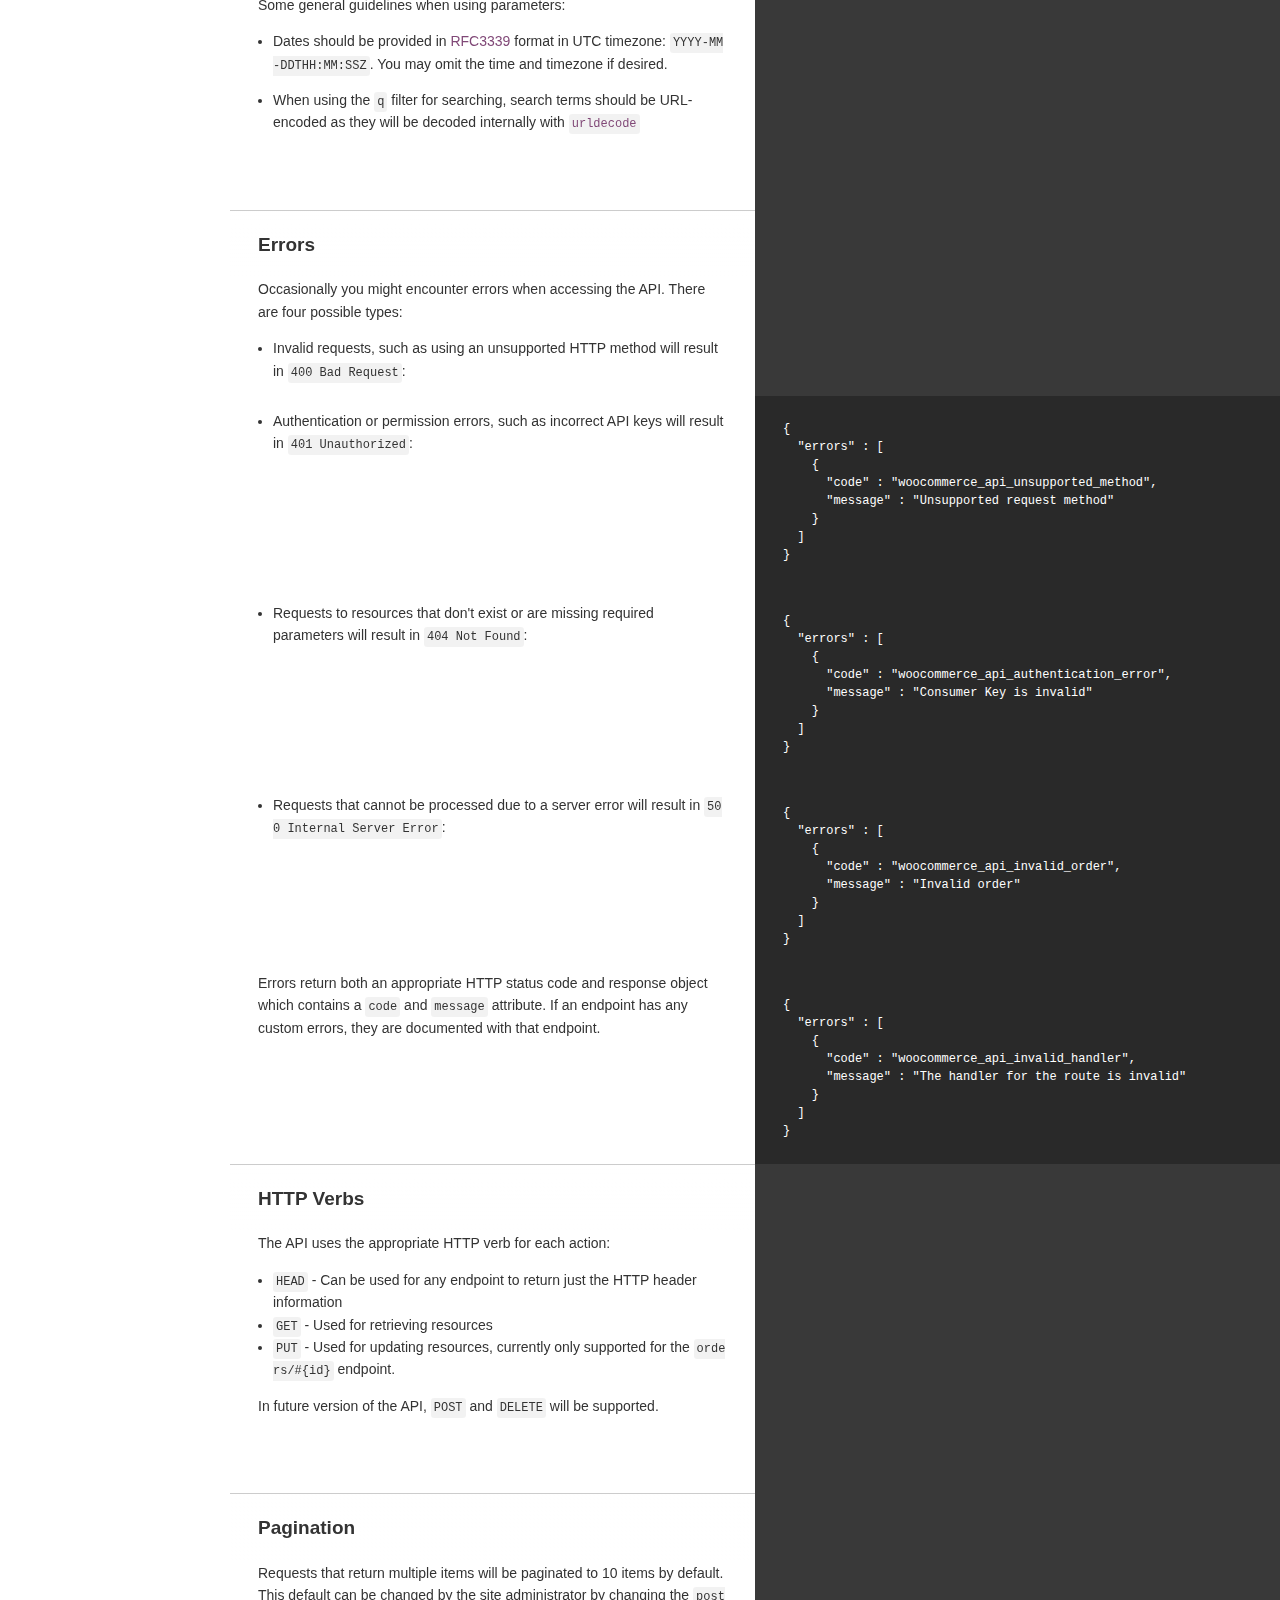
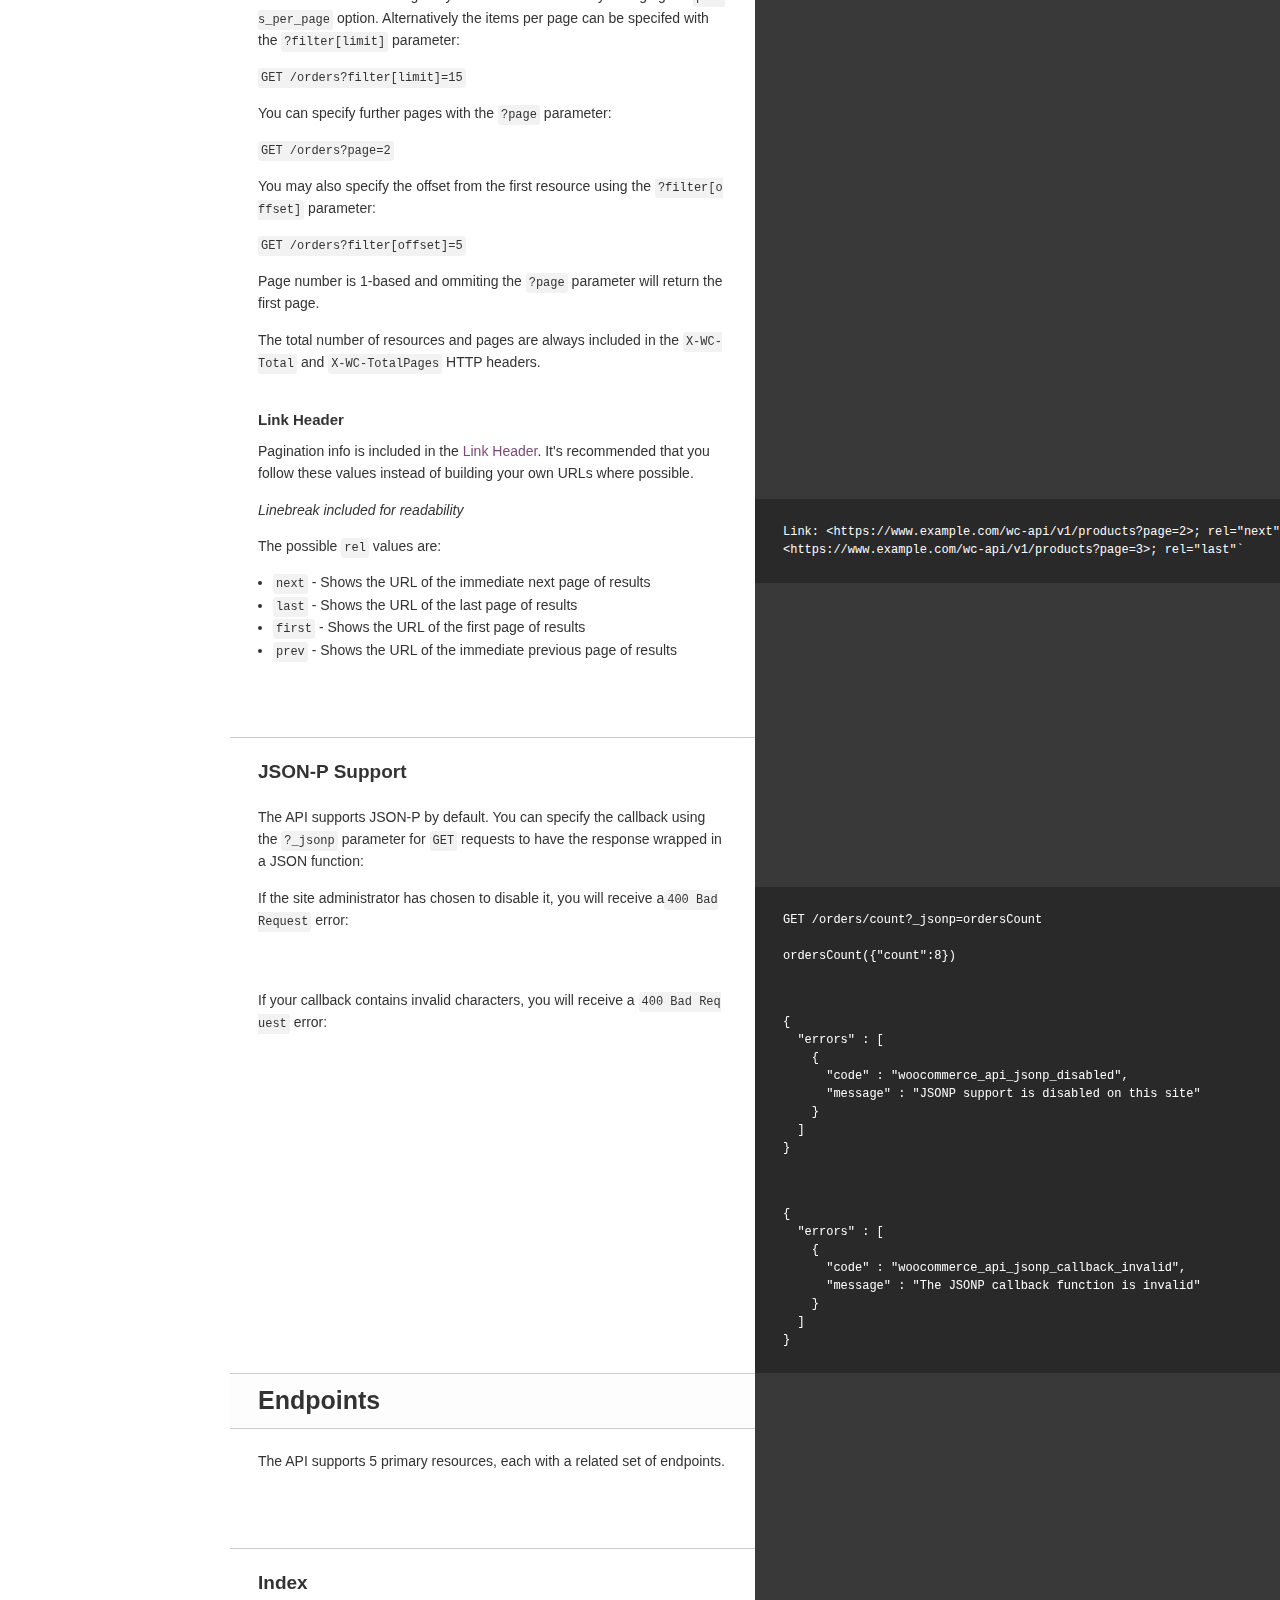
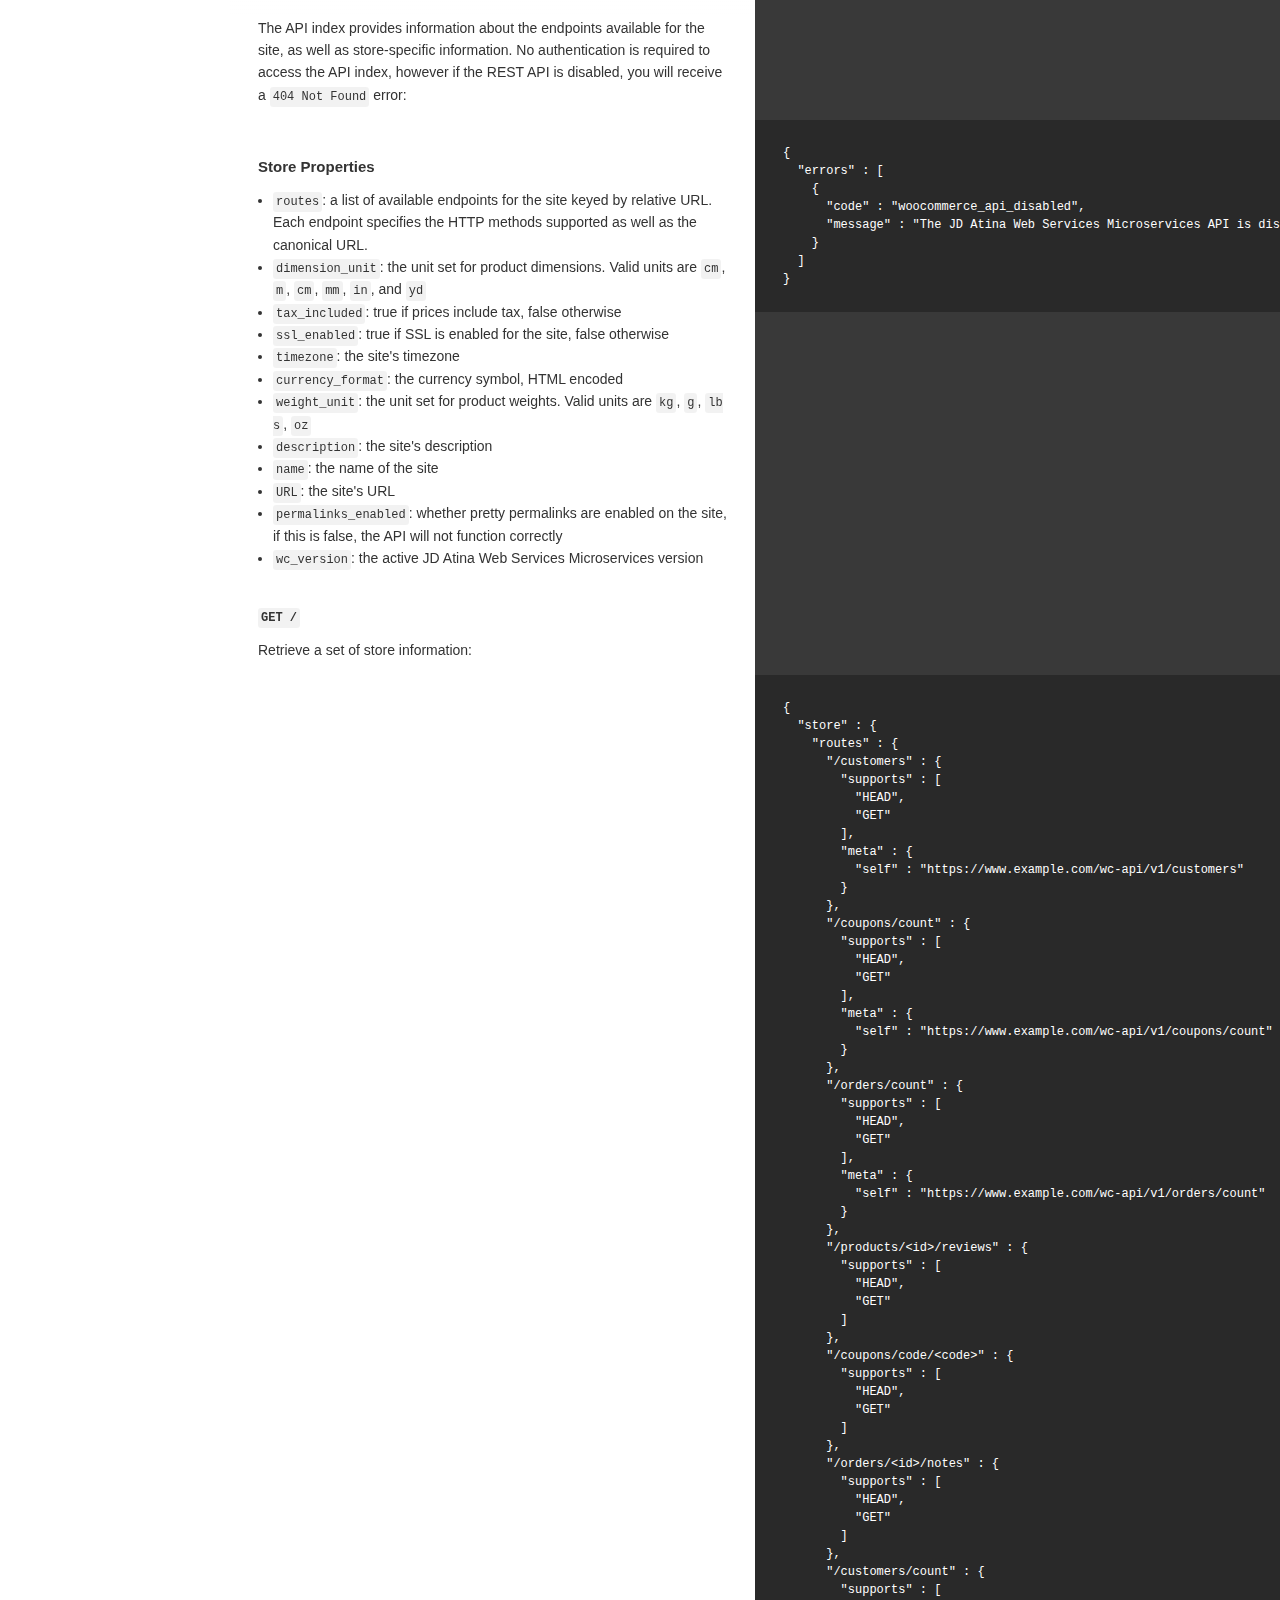
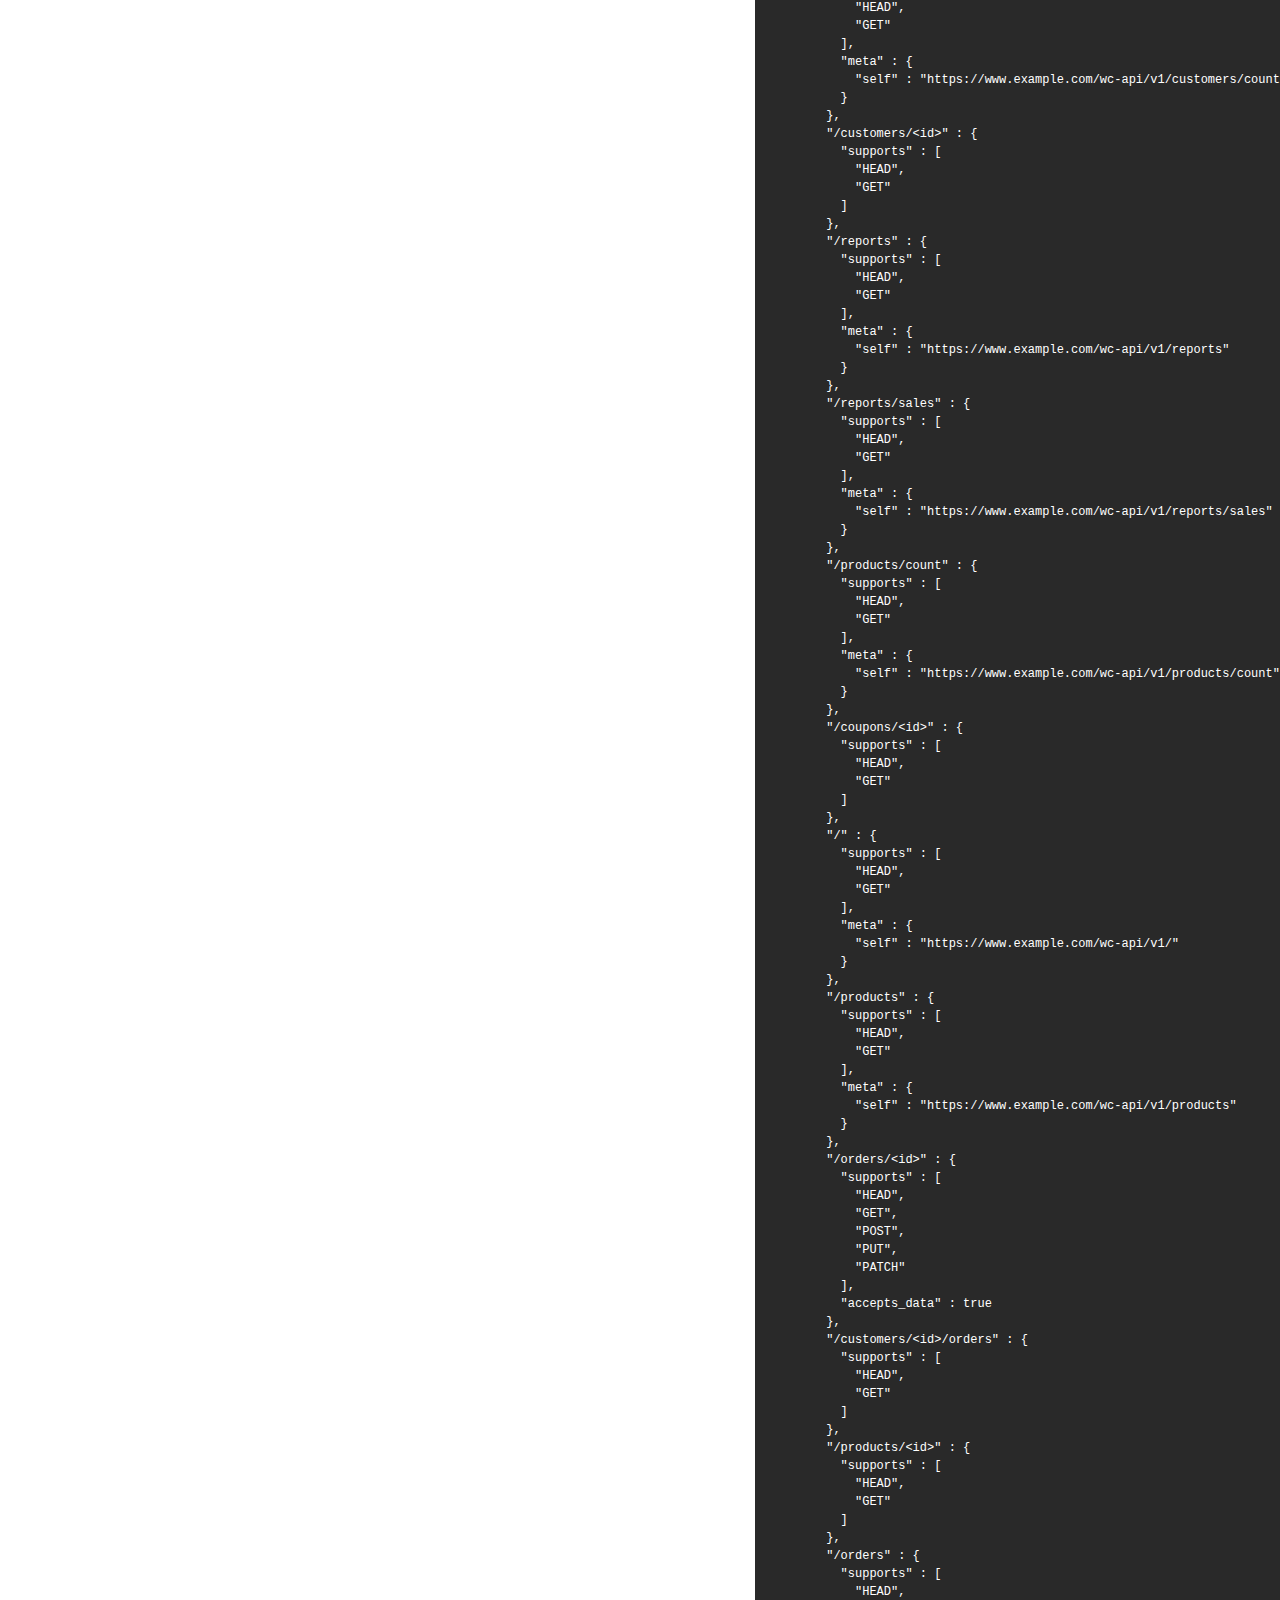
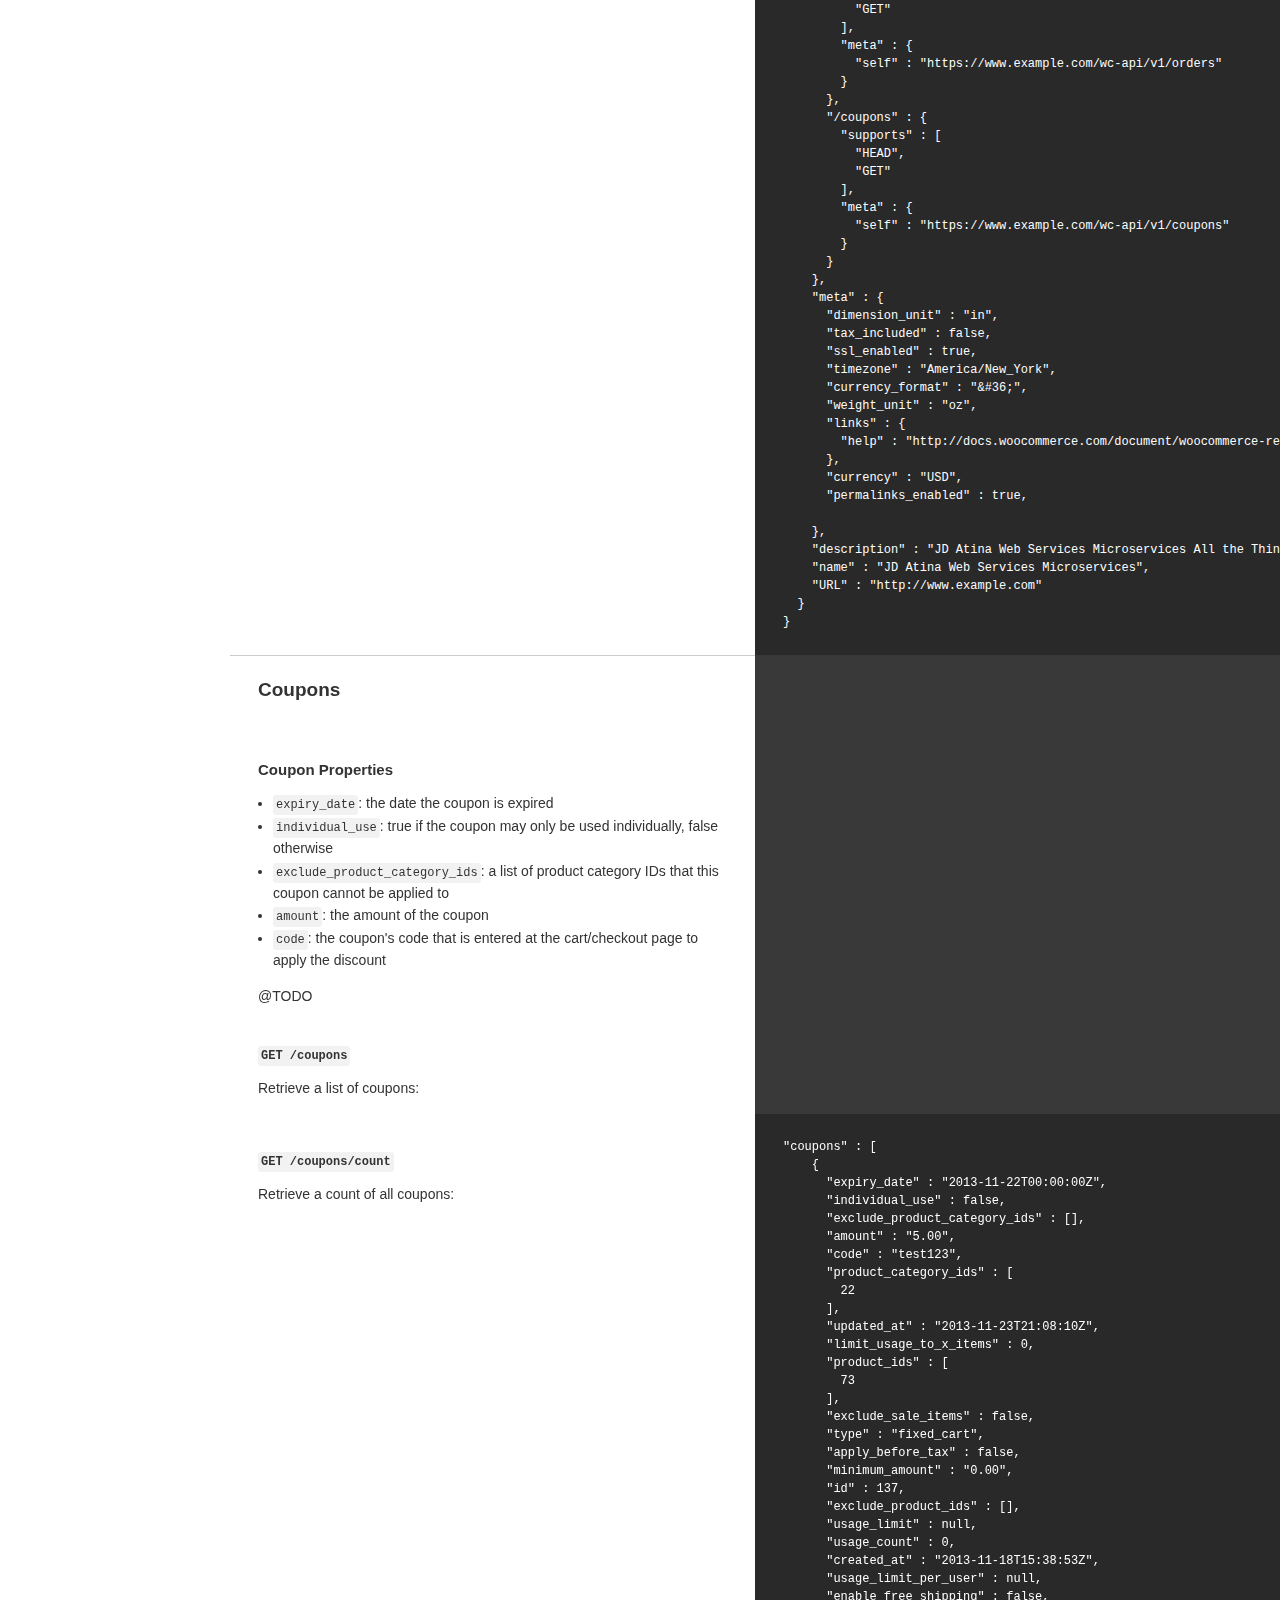
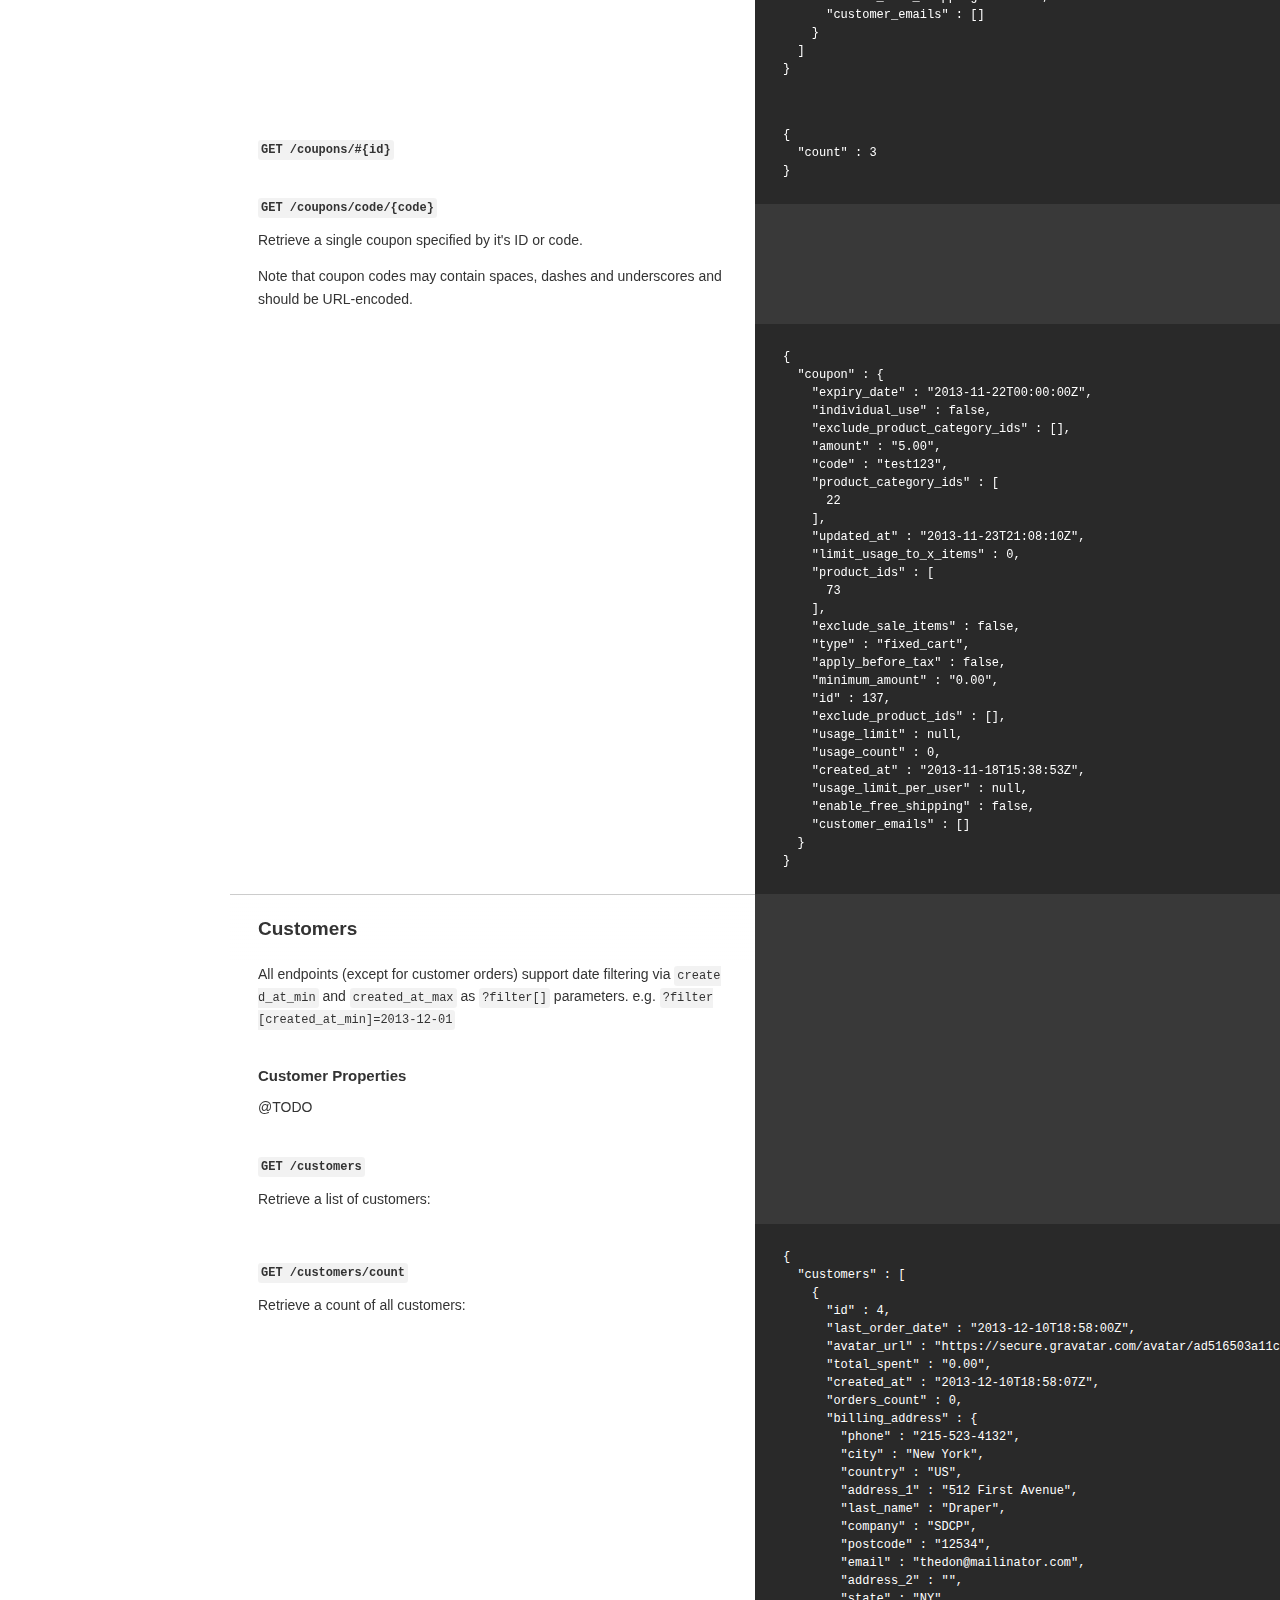
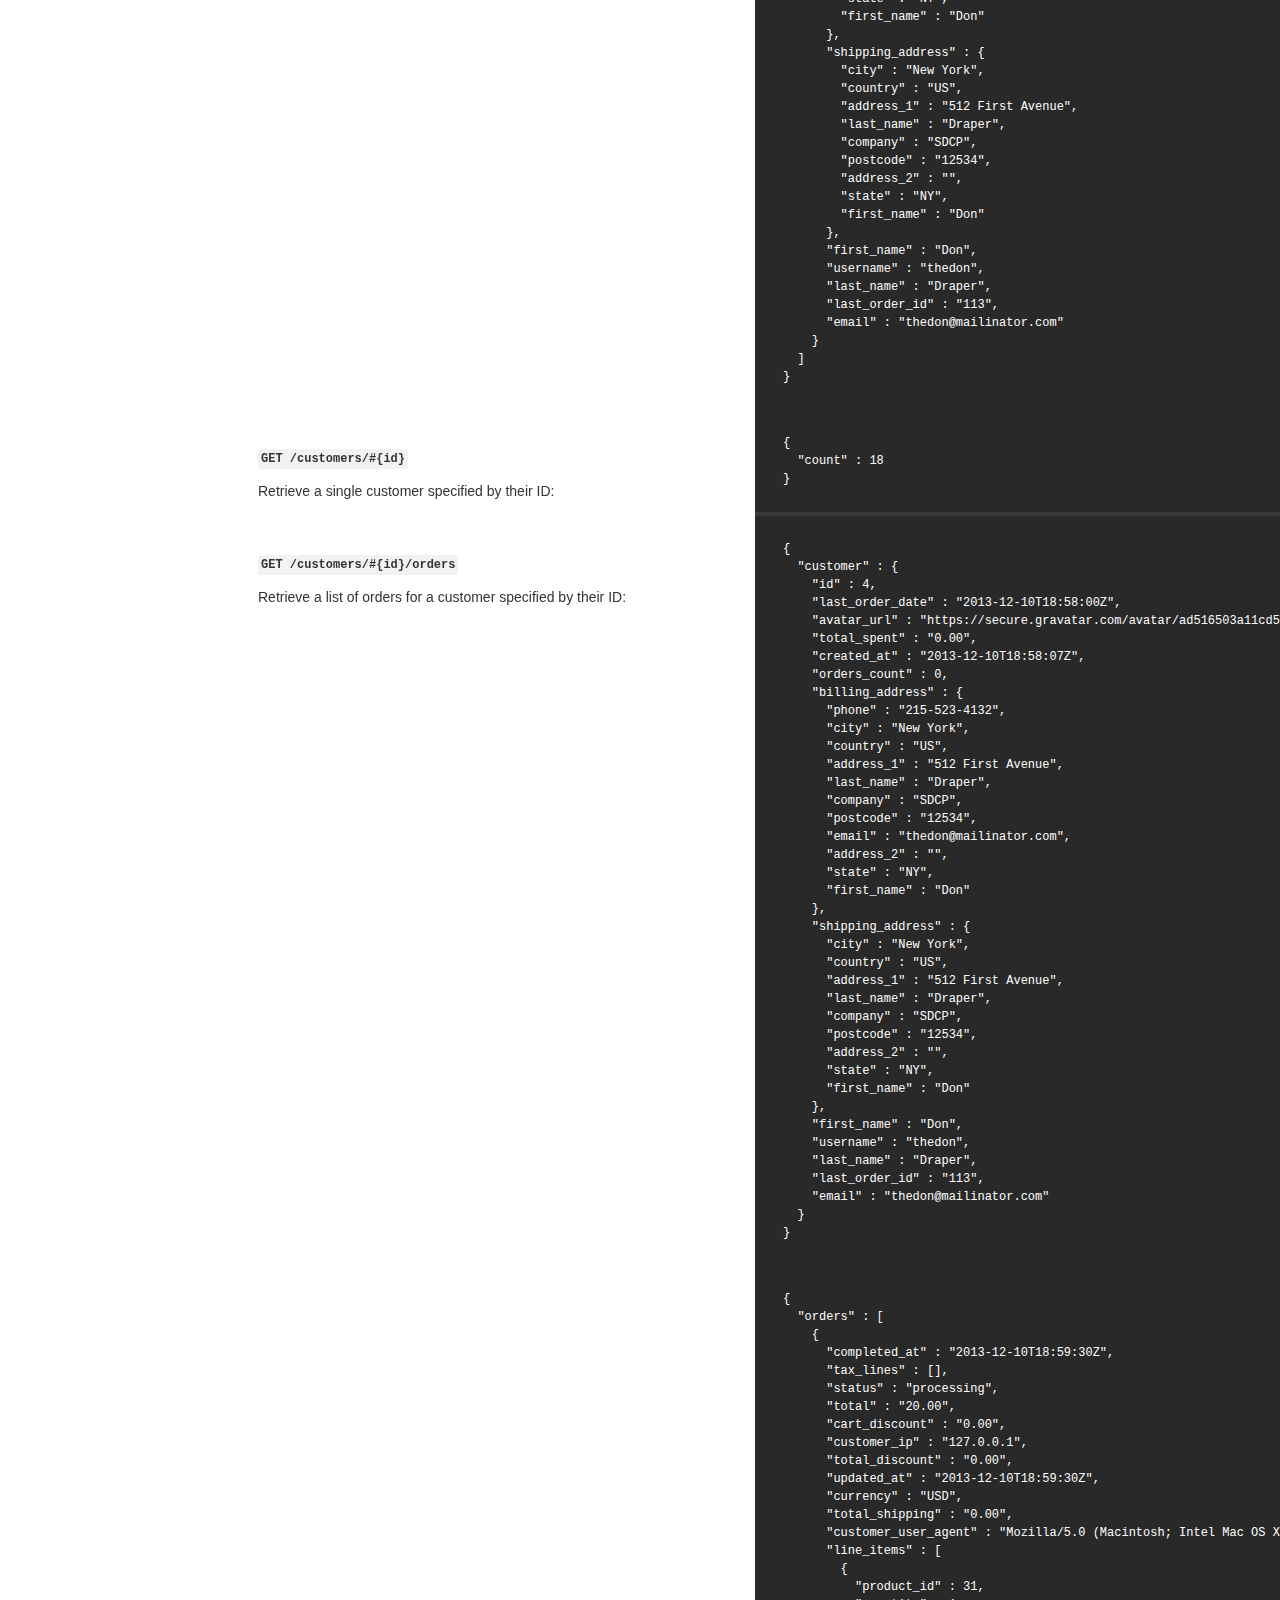
==== commit 4dd282f1: "update" ====
--- a/v1.html
+++ b/v1.html
@@ -215,7 +215,7 @@
   color: #f92672;
 }
     </style>
-    <link href="stylesheets/screen-254c574a.css" rel="stylesheet" media="screen" />
+    <link href="stylesheets/screen-dab5c3de.css" rel="stylesheet" media="screen" />
     <link href="stylesheets/print-c427a123.css" rel="stylesheet" media="print" />
       <script src="javascripts/all_nosearch-c275c2f6.js"></script>
     <!-- Global site tag (gtag.js) - Google Analytics -->
--- a/stylesheets/screen-dab5c3de.css
+++ b/stylesheets/screen-dab5c3de.css
@@ -0,0 +1 @@
+/*! normalize.css v3.0.2 | MIT License | git.io/normalize */html{font-family:sans-serif;-ms-text-size-adjust:100%;-webkit-text-size-adjust:100%}body{margin:0}article,aside,details,figcaption,figure,footer,header,hgroup,main,menu,nav,section,summary{display:block}audio,canvas,progress,video{display:inline-block;vertical-align:baseline}audio:not([controls]){display:none;height:0}[hidden],template{display:none}a{background-color:transparent}a:active,a:hover{outline:0}abbr[title]{border-bottom:1px dotted}b,strong{font-weight:bold}dfn{font-style:italic}h1{font-size:2em;margin:0.67em 0}mark{background:#ff0;color:#000}small{font-size:80%}sub,sup{font-size:75%;line-height:0;position:relative;vertical-align:baseline}sup{top:-0.5em}sub{bottom:-0.25em}img{border:0}svg:not(:root){overflow:hidden}figure{margin:1em 40px}hr{-webkit-box-sizing:content-box;box-sizing:content-box;height:0}pre{overflow:auto}code,kbd,pre,samp{font-family:monospace, monospace;font-size:1em}button,input,optgroup,select,textarea{color:inherit;font:inherit;margin:0}button{overflow:visible}button,select{text-transform:none}button,html input[type="button"],input[type="reset"],input[type="submit"]{-webkit-appearance:button;cursor:pointer}button[disabled],html input[disabled]{cursor:default}button::-moz-focus-inner,input::-moz-focus-inner{border:0;padding:0}input{line-height:normal}input[type="checkbox"],input[type="radio"]{-webkit-box-sizing:border-box;box-sizing:border-box;padding:0}input[type="number"]::-webkit-inner-spin-button,input[type="number"]::-webkit-outer-spin-button{height:auto}input[type="search"]{-webkit-appearance:textfield;-webkit-box-sizing:content-box;box-sizing:content-box}input[type="search"]::-webkit-search-cancel-button,input[type="search"]::-webkit-search-decoration{-webkit-appearance:none}fieldset{border:1px solid #c0c0c0;margin:0 2px;padding:0.35em 0.625em 0.75em}legend{border:0;padding:0}textarea{overflow:auto}optgroup{font-weight:bold}table{border-collapse:collapse;border-spacing:0}td,th{padding:0}.content h1,.content h2,.content h3,.content h4,.content h5,.content h6,html,body{font-family:-apple-system, BlinkMacSystemFont, "Segoe UI", Roboto, Helvetica, Arial, sans-serif, "Apple Color Emoji", "Segoe UI Emoji", "Segoe UI Symbol";font-size:14px}.content h1,.content h2,.content h3,.content h4,.content h5,.content h6{font-weight:bold}.content code,.content pre,.api-endpoint .endpoint-data h6{font-family:Consolas, Menlo, Monaco, "Lucida Console", "Liberation Mono", "DejaVu Sans Mono", "Bitstream Vera Sans Mono", "Courier New", monospace, serif;font-size:12px;line-height:1.5}.content code{word-break:break-all;-webkit-hyphens:auto;-ms-hyphens:auto;hyphens:auto}@font-face{font-family:'slate';src:url(../fonts/slate-cfc9d06b.eot?-syv14m);src:url(../fonts/slate-cfc9d06b.eot?#iefix-syv14m) format("embedded-opentype"),url(../fonts/slate.woff2?-syv14m) format("woff2"),url(../fonts/slate.woff?-syv14m) format("woff"),url(../fonts/slate-7b7da4fe.ttf?-syv14m) format("truetype"),url(../fonts/slate-e55b8307.svg?-syv14m#slate) format("svg");font-weight:normal;font-style:normal}.content aside.warning:before,#warning-top .info:before,.content aside.notice:before,.content aside.success:before,.toc-wrapper>.search:before{font-family:'slate';speak:none;font-style:normal;font-weight:normal;font-variant:normal;text-transform:none;line-height:1}.content aside.warning:before,#warning-top .info:before{content:"\e600"}.content aside.notice:before{content:"\e602"}.content aside.success:before{content:"\e606"}.toc-wrapper>.search:before{content:"\e607"}html,body{color:#333;padding:0;margin:0;-webkit-font-smoothing:antialiased;-moz-osx-font-smoothing:grayscale;background-color:#ffffff;height:100%;-webkit-text-size-adjust:none}#toc>ul>li>a>span{float:right;background-color:#2484FF;border-radius:40px;width:20px}.toc-wrapper{-webkit-transition:left 0.3s ease-in-out;transition:left 0.3s ease-in-out;overflow-y:auto;overflow-x:hidden;position:fixed;z-index:30;top:0;left:0;bottom:0;width:230px;background-color:#f7f7f7;font-size:13px;font-weight:bold}.toc-wrapper .lang-selector{display:none}.toc-wrapper .lang-selector a{padding-top:0.5em;padding-bottom:0.5em}.toc-wrapper .logo{padding:10px 20px;margin:0;display:block;border-bottom:1px solid #ddd}.toc-wrapper .logo img{display:block;width:100%}.toc-wrapper>.search{position:relative}.toc-wrapper>.search input{background:#f7f7f7;border-width:0 0 1px 0;border-color:#666;padding:6px 0 6px 20px;-webkit-box-sizing:border-box;box-sizing:border-box;margin:10px 20px;width:190px;outline:none;color:#3c3c3c;border-radius:0}.toc-wrapper>.search:before{position:absolute;top:17px;left:20px;color:#3c3c3c}.toc-wrapper .search-results{margin-top:0;-webkit-box-sizing:border-box;box-sizing:border-box;height:0;overflow-y:auto;overflow-x:hidden;-webkit-transition-property:height, margin;transition-property:height, margin;-webkit-transition-duration:180ms;transition-duration:180ms;-webkit-transition-timing-function:ease-in-out;transition-timing-function:ease-in-out;background:#f7f7f7}.toc-wrapper .search-results.visible{height:30%;margin-bottom:1em}.toc-wrapper .search-results li{margin:1em 20px;line-height:1}.toc-wrapper .search-results a{color:#3c3c3c;text-decoration:none}.toc-wrapper .search-results a:hover{text-decoration:underline}.toc-wrapper ul,.toc-wrapper li{list-style:none;margin:0;padding:0;line-height:28px}.toc-wrapper li{color:#3c3c3c;-webkit-transition-duration:200ms;transition-duration:200ms;-webkit-transition-property:background;transition-property:background;-webkit-transition-timing-function:linear;transition-timing-function:linear}.toc-wrapper .toc-link.active{background-color:#9B5C8F;color:#fff}.toc-wrapper .toc-link.active-parent{background-color:#f7f7f7;color:#3c3c3c}.toc-wrapper .toc-list-h2{display:none;background-color:#f7f7f7;font-weight:normal}.toc-wrapper .toc-h2{padding-left:30px;font-size:12px}.toc-wrapper .toc-footer{padding:1em 0;margin-top:1em;border-top:1px dashed #ddd}.toc-wrapper .toc-footer li,.toc-wrapper .toc-footer a{color:#3c3c3c;text-decoration:none}.toc-wrapper .toc-footer a:hover{text-decoration:underline}.toc-wrapper .toc-footer li{font-size:0.8em;line-height:1.7;text-decoration:none}.toc-link,.toc-footer li{padding:0 20px 0 20px;display:block;overflow-x:hidden;white-space:nowrap;text-overflow:ellipsis;text-decoration:none;color:#3c3c3c;-webkit-transition-property:background;transition-property:background;-webkit-transition-timing-function:linear;transition-timing-function:linear;-webkit-transition-duration:130ms;transition-duration:130ms}#nav-button{padding:0 1.5em 5em 0;display:none;position:fixed;top:0;left:0;z-index:100;color:#000;text-decoration:none;font-weight:bold;opacity:0.7;line-height:16px;-webkit-transition:left 0.3s ease-in-out;transition:left 0.3s ease-in-out}#nav-button span{display:block;padding:6px 6px 6px;background-color:rgba(255,255,255,0.7);-webkit-transform-origin:0 0;transform-origin:0 0;-webkit-transform:rotate(-90deg) translate(-100%, 0);transform:rotate(-90deg) translate(-100%, 0);border-radius:0 0 0 5px}#nav-button img{height:16px;vertical-align:bottom}#nav-button:hover{opacity:1}#nav-button.open{left:230px}.page-wrapper{margin-left:230px;position:relative;z-index:10;background-color:#ffffff;min-height:100%;padding-bottom:1px}.page-wrapper .dark-box{width:50%;background-color:#393939;position:absolute;right:0;top:0;bottom:0}.page-wrapper .lang-selector{position:fixed;z-index:50;border-bottom:5px solid #393939}.lang-selector{background-color:#222;width:100%;font-weight:bold}.lang-selector a{display:block;float:left;color:#fff;text-decoration:none;padding:0 10px;line-height:30px;outline:0}.lang-selector a:active,.lang-selector a:focus{background-color:#111;color:#fff}.lang-selector a.active{background-color:#393939;color:#fff}.lang-selector:after{content:'';clear:both;display:block}.content{-webkit-transform:translateZ(0);position:relative;z-index:30}.content:after{content:'';display:block;clear:both}.content>h1,.content>h2,.content>h3,.content>h4,.content>h5,.content>h6,.content>p,.content>table,.content>ul,.content>ol,.content>aside,.content>dl{margin-right:50%;padding:0 28px;-webkit-box-sizing:border-box;box-sizing:border-box;display:block}.content>ul,.content>ol{padding-left:43px}.content>h1,.content>h2,.content>div{clear:both}.content h1{font-size:25px;padding-top:0.5em;padding-bottom:0.5em;margin-bottom:21px;margin-top:2em;border-top:1px solid #ccc;border-bottom:1px solid #ccc;background-color:#fdfdfd}.content h1:first-child,.content div:first-child+h1{border-top-width:0;margin-top:0}.content h2{font-size:19px;margin-top:4em;margin-bottom:0;border-top:1px solid #ccc;padding-top:1.2em;padding-bottom:1.2em;background-image:-webkit-gradient(linear, left top, left bottom, from(rgba(255,255,255,0.2)), to(rgba(255,255,255,0)));background-image:linear-gradient(to bottom, rgba(255,255,255,0.2), rgba(255,255,255,0))}.content h1+h2,.content h1+div+h2{margin-top:-21px;border-top:none}.content h3,.content h4,.content h5,.content h6{font-size:15px;margin-top:2.5em;margin-bottom:0.8em}.content h4,.content h5,.content h6{font-size:10px}.content hr{margin:2em 0;border-top:2px solid #393939;border-bottom:2px solid #ffffff}.content table{margin-bottom:1em;overflow:auto}.content table th,.content table td{text-align:left;vertical-align:top;line-height:1.6}.content table th code,.content table td code{white-space:nowrap}.content table th{padding:5px 10px;border-bottom:1px solid #ccc;vertical-align:bottom}.content table td{padding:10px}.content table tr:last-child{border-bottom:1px solid #ccc}.content table tr:nth-child(odd)>td{background-color:white}.content table tr:nth-child(even)>td{background-color:white}.content dt{font-weight:bold}.content dd{margin-left:15px}.content p,.content li,.content dt,.content dd{line-height:1.6;margin-top:0}.content img{max-width:100%}.content code{background-color:rgba(0,0,0,0.05);padding:3px;border-radius:3px}.content pre>code{background-color:transparent;padding:0}.content aside{padding-top:1em;padding-bottom:1em;margin-top:1.5em;margin-bottom:1.5em;background:#9B5C8F;line-height:1.6}.content aside.warning{background-color:#ca4949}.content aside.success{background-color:#38a845}.content aside:before{vertical-align:middle;padding-right:0.5em;font-size:14px}.content .search-highlight{padding:2px;margin:-3px;border-radius:4px;border:1px solid #F7E633;background:-webkit-gradient(linear, right bottom, left top, from(#F7E633), to(#F1D32F));background:linear-gradient(to top left, #F7E633 0%, #F1D32F 100%)}.content pre,.content blockquote{background-color:#292929;color:#fff;margin:0;width:50%;float:right;clear:right;-webkit-box-sizing:border-box;box-sizing:border-box}.content pre>p,.content blockquote>p{margin:0}.content pre a,.content blockquote a{color:#fff;text-decoration:none;border-bottom:dashed 1px #ccc}.content pre{padding-top:2em;padding-bottom:2em;padding:2em 28px}.content blockquote>p{background-color:#191D1F;padding:13px 2em;color:#eee}@media (max-width: 930px){.toc-wrapper{left:-230px}.toc-wrapper.open{left:0}.page-wrapper{margin-left:0}#nav-button{display:block}.toc-link{padding-top:0.3em;padding-bottom:0.3em}}@media (max-width: 700px){.dark-box{display:none}.content>h1,.content>h2,.content>h3,.content>h4,.content>h5,.content>h6,.content>p,.content>table,.content>ul,.content>ol,.content>aside,.content>dl,.api-endpoint{margin-right:0}.toc-wrapper .lang-selector{display:block}.page-wrapper .lang-selector{display:none}.content pre,.content blockquote{width:auto;float:none}.content>pre+h1,.content>blockquote+h1,.content>pre+h2,.content>blockquote+h2,.content>pre+h3,.content>blockquote+h3,.content>pre+h4,.content>blockquote+h4,.content>pre+h5,.content>blockquote+h5,.content>pre+h6,.content>blockquote+h6,.content>pre+p,.content>blockquote+p,.content>pre+table,.content>blockquote+table,.content>pre+ul,.content>blockquote+ul,.content>pre+ol,.content>blockquote+ol,.content>pre+aside,.content>blockquote+aside,.content>pre+dl,.content>blockquote+dl,.content pre+.api-endpoint,.content blockquote+.api-endpoint{margin-top:28px}}.highlight .c,.highlight .cm,.highlight .c1,.highlight .cs{color:#909090}.highlight,.highlight .w{background-color:#292929}body.has-warning{margin-top:33px}body.has-warning .toc-wrapper{top:33px}.center-column{float:left !important;background-color:#f0f0f0 !important;color:black !important;clear:none !important;margin-right:50% !important;width:50% !important;text-shadow:0 0 0 transparent !important}.toc-wrapper .toc-link:hover{background:#eee}.toc-wrapper .toc-link.active-parent:hover{background:#eee}.toc-wrapper .toc-link.active:hover{background:#9B5C8F}.toc-wrapper .toc-footer{border-top:1px solid #ddd}.toc-link,.toc-footer li{padding:3px 20px}#warning-top{text-shadow:0 1px 0 #d05d5d;-webkit-box-shadow:0 0 5px black;box-shadow:0 0 5px black;font-weight:bold;left:0;line-height:2.5;overflow:hidden;position:fixed;right:0;text-align:center;top:0;z-index:99999;background-color:#ca4949;color:white}#warning-top a{color:white;text-decoration:underline}#warning-top .info:before{font-size:14px;padding-right:0.5em;vertical-align:middle}.label{border-radius:2px;text-transform:uppercase;font-style:normal;white-space:nowrap}.label-get{background:#008000}.label-post,.label-put{background:#4e92d7}.label-delete{background:#ca4949}.label-info{background:#efefef;color:#999;float:right;font-weight:700;font-size:70%;padding:2px 4px;margin-left:5px}.api-endpoint{margin-right:50%;padding:0 28px;-webkit-box-sizing:border-box;box-sizing:border-box;display:block}.api-endpoint .endpoint-data{background-color:#292929;color:#fff;border-radius:5px;border-top:1px solid #000;border-bottom:1px solid #404040;text-shadow:0px 1px 2px rgba(0,0,0,0.4);margin:15px 0;height:38px}.api-endpoint .endpoint-data i{display:inline-block;margin:5px;padding:4px 12px;line-height:20px}.api-endpoint .endpoint-data h6{display:inline-block;margin:0;text-transform:lowercase;font-weight:400}.content a{color:#804877;text-decoration:none}.content a:hover{text-decoration:underline}.content h4,.content h5,.content h6{font-size:13px}.content aside{color:#fff}.content aside a{color:#fff;text-decoration:underline}.content aside a:hover{text-decoration:none}.lang-selector a{border-top:4px solid #222;padding:10px 20px}.lang-selector a:active,.lang-selector a:focus,.lang-selector a:hover{border-top-color:#1178b8}.lang-selector a.active{border-top-color:#1178b8}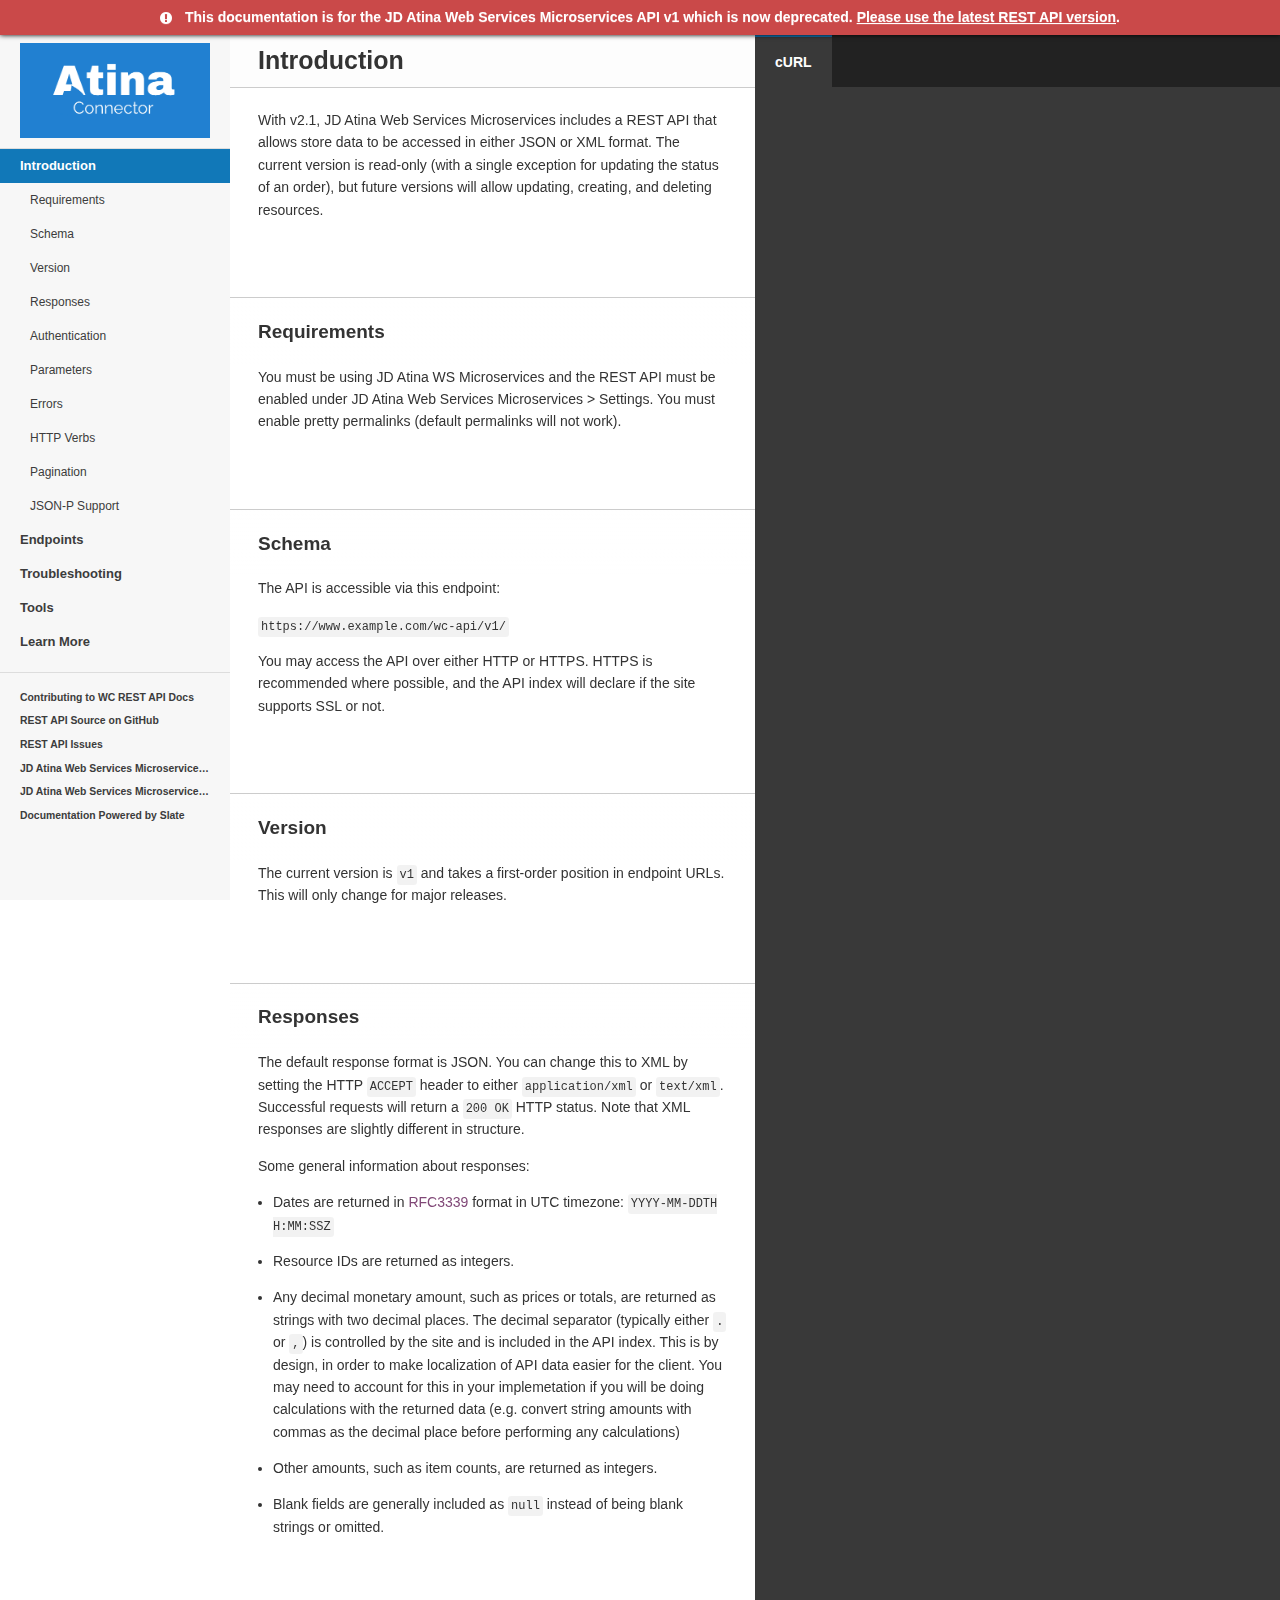
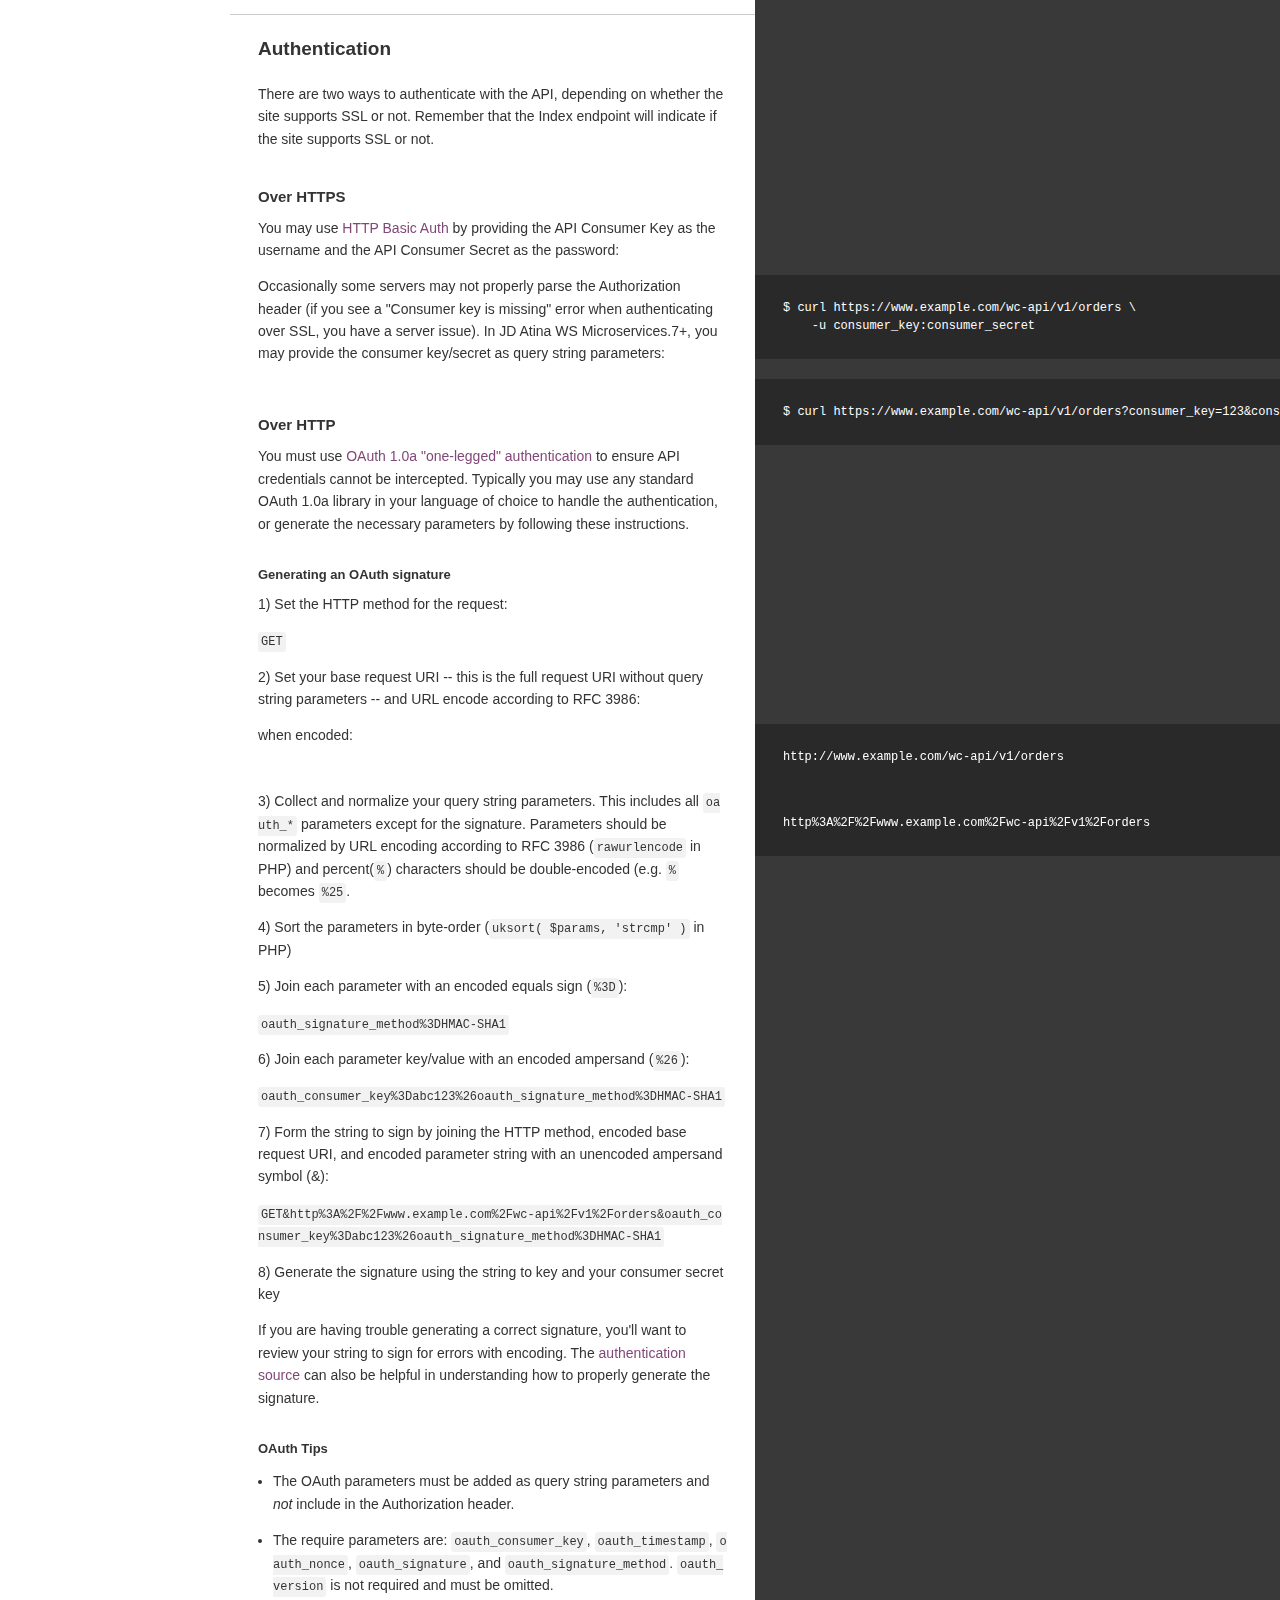
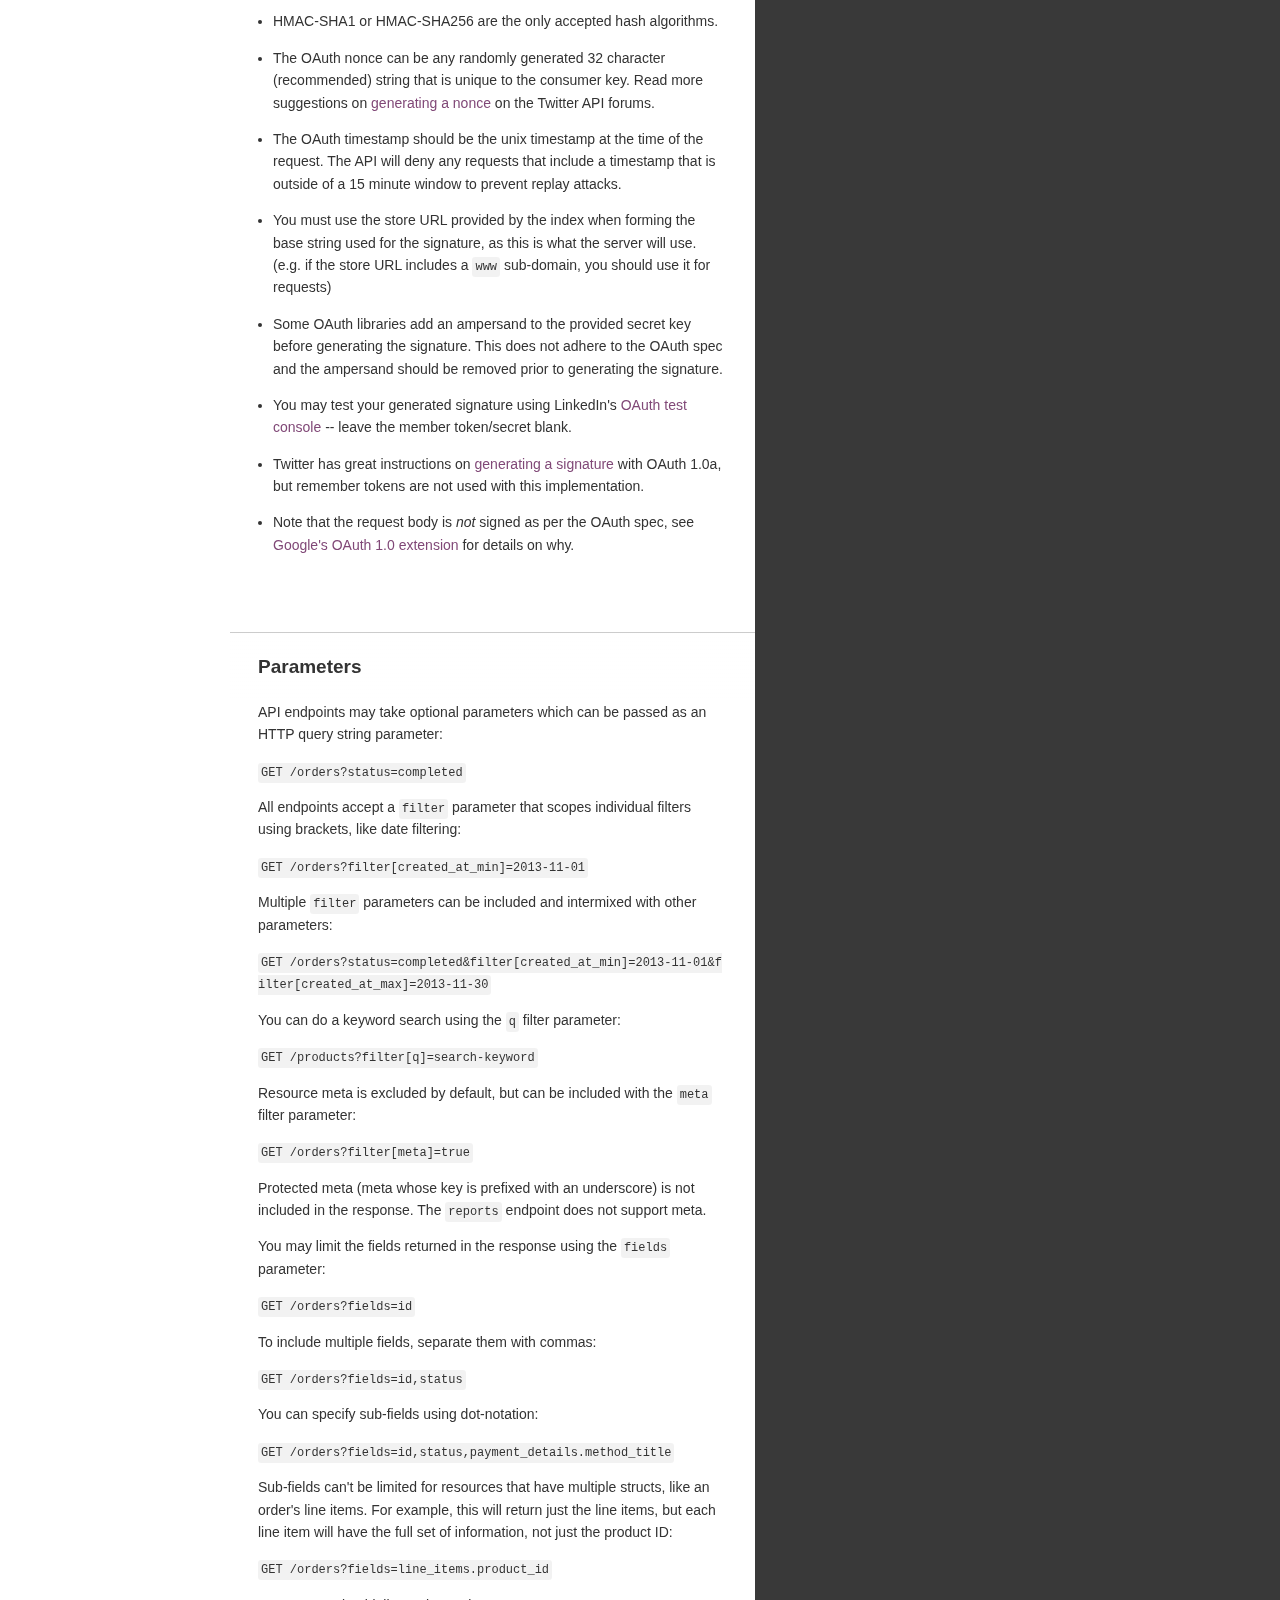
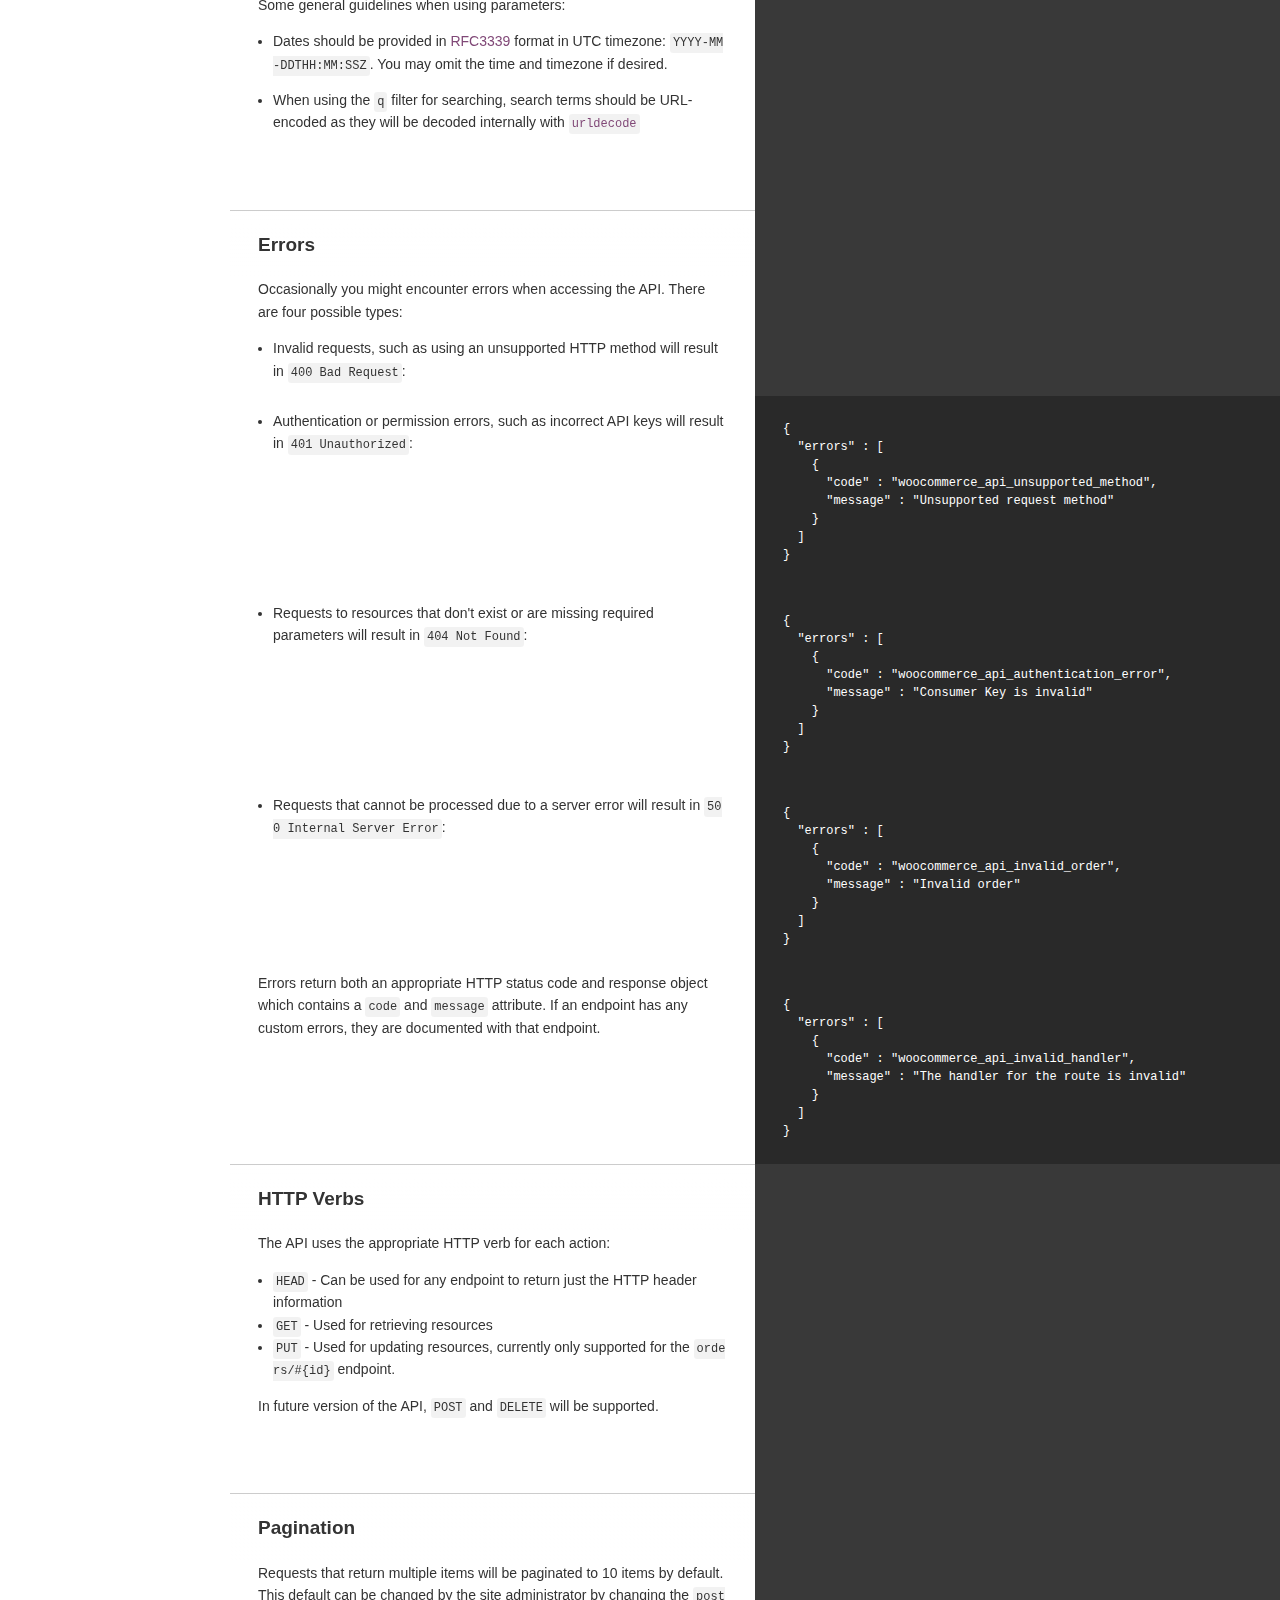
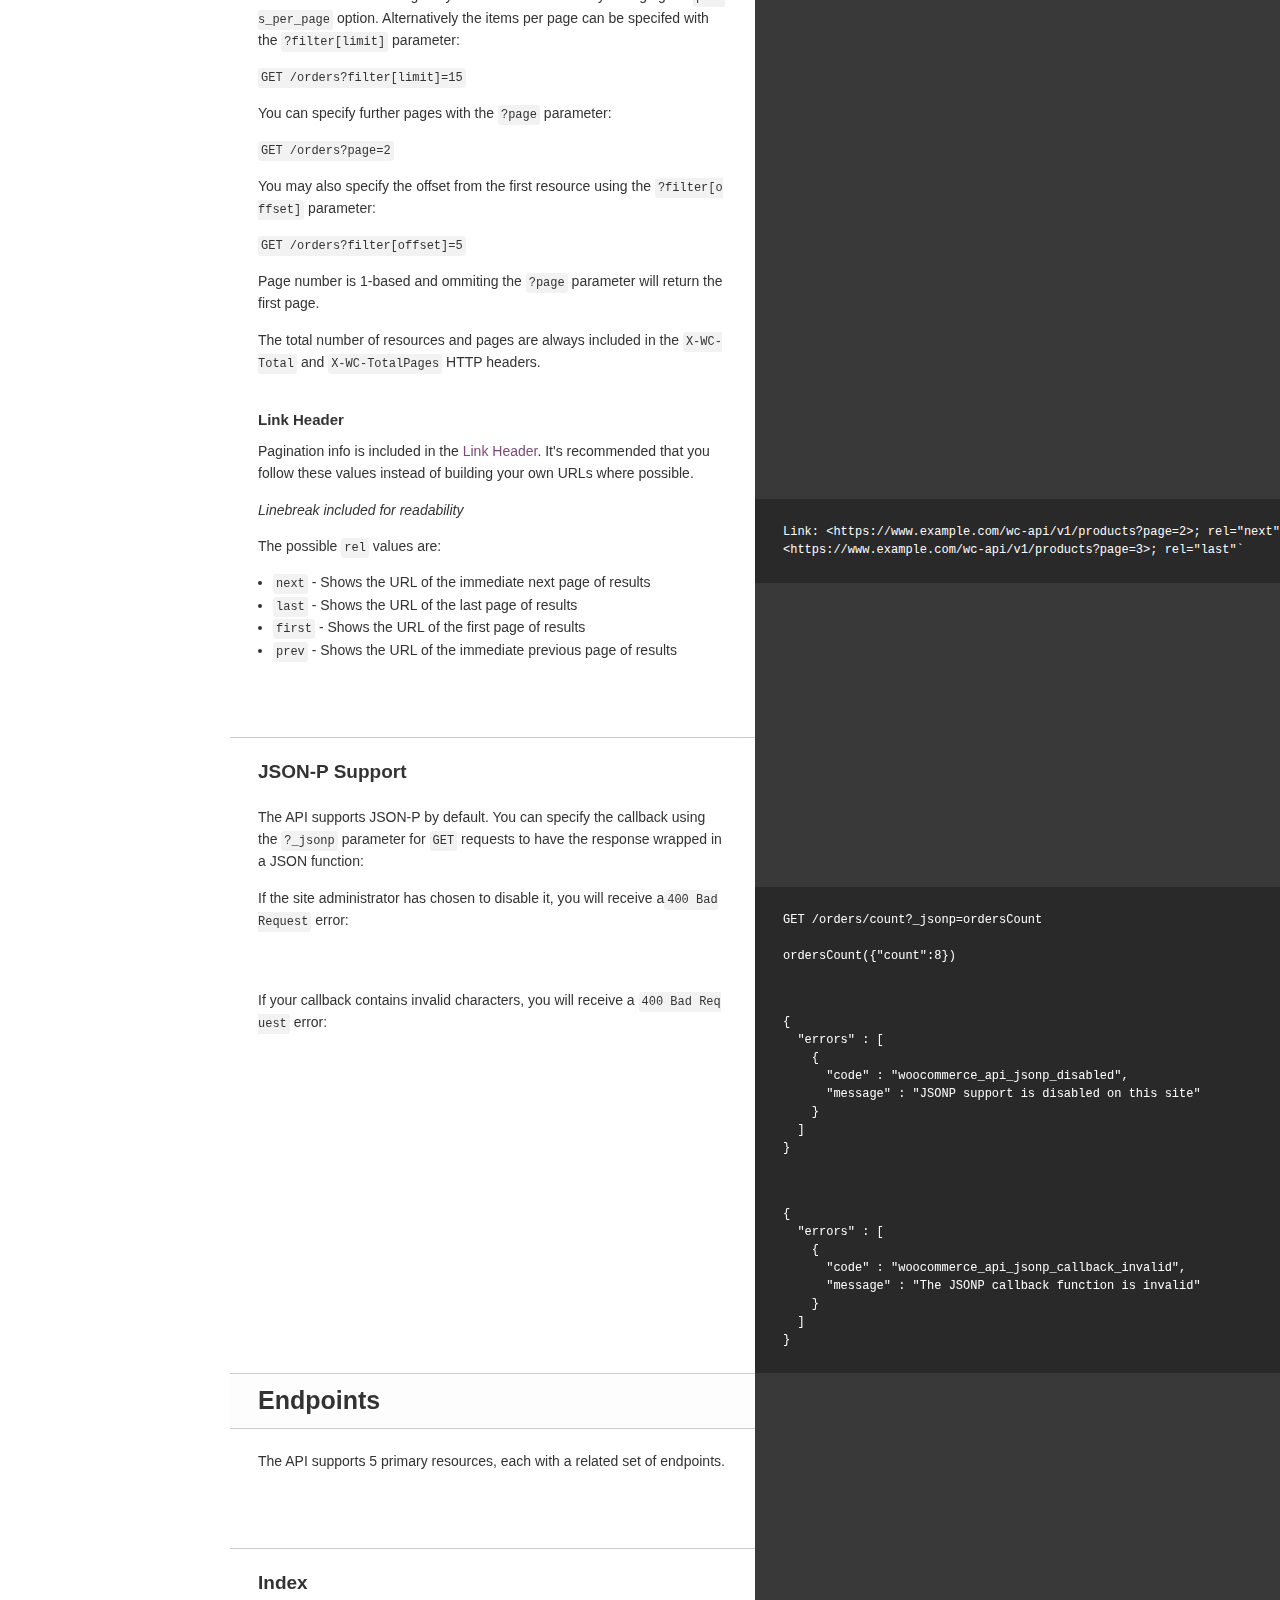
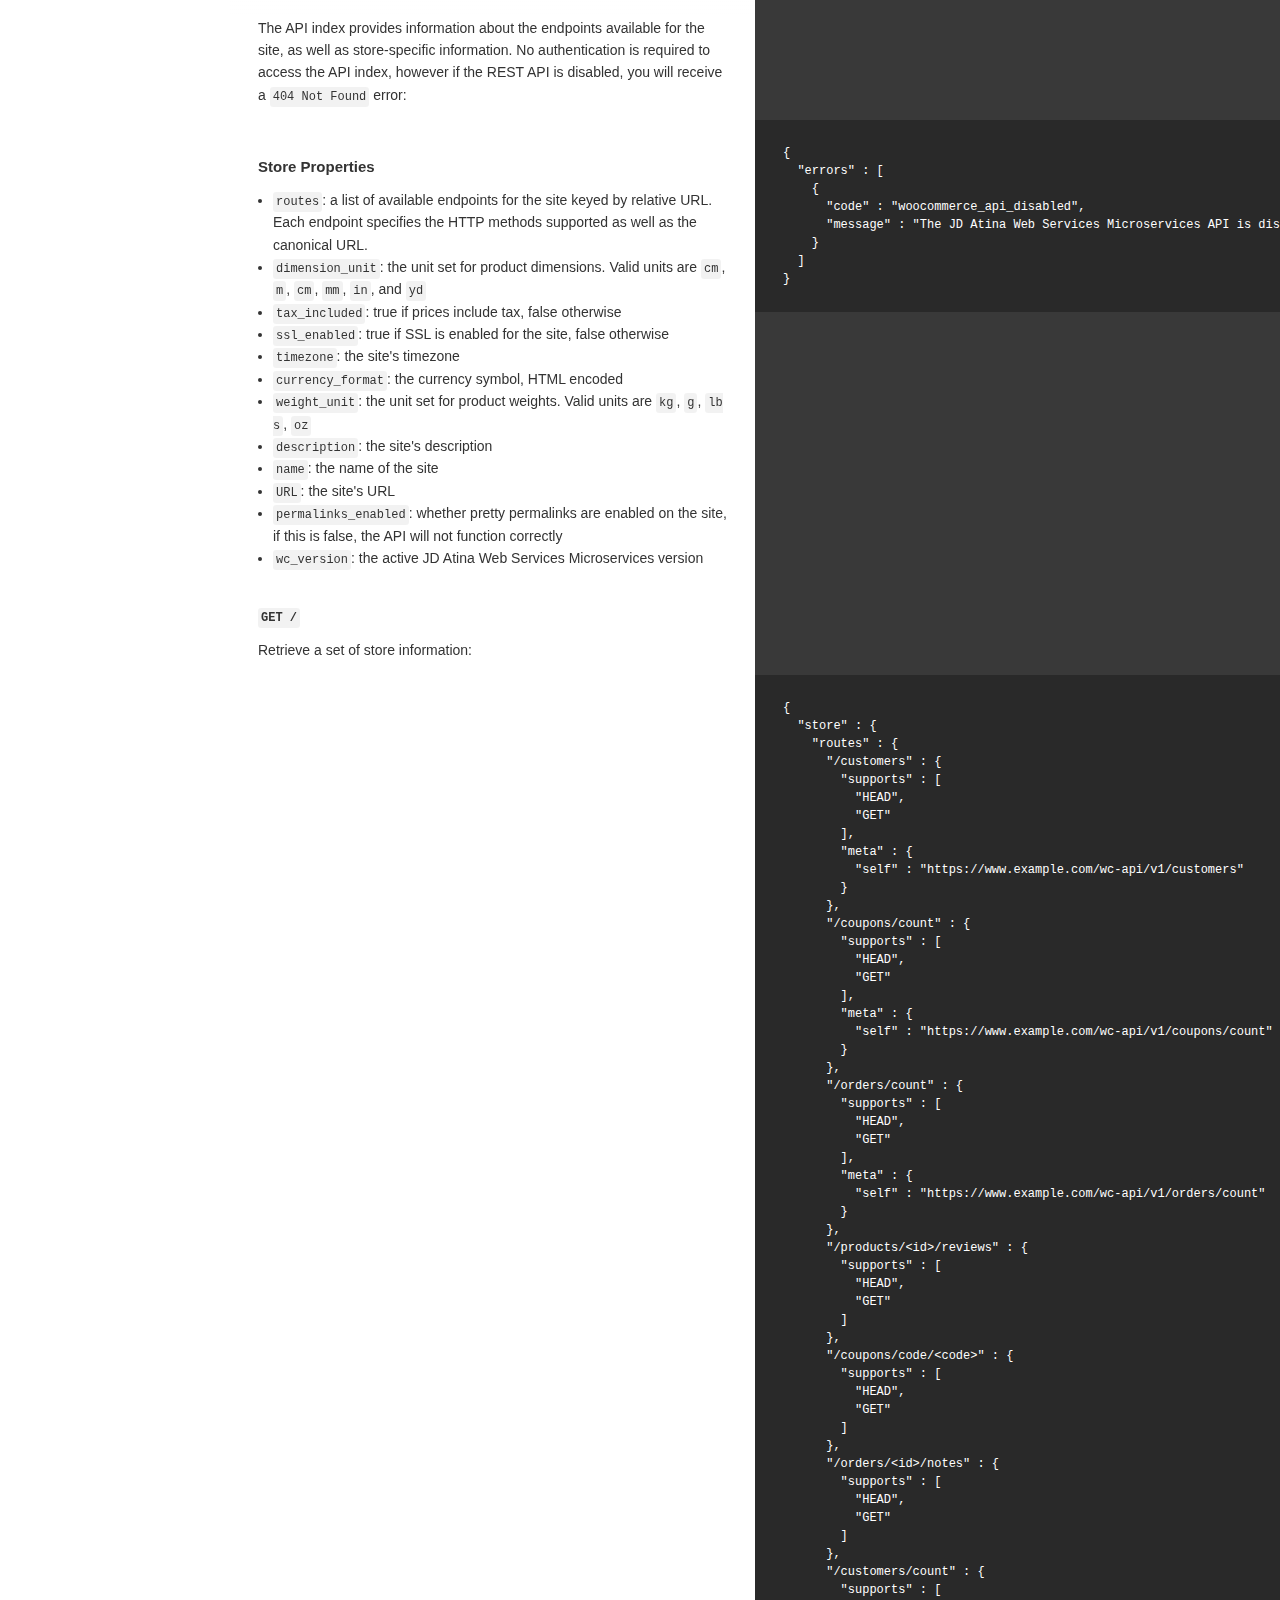
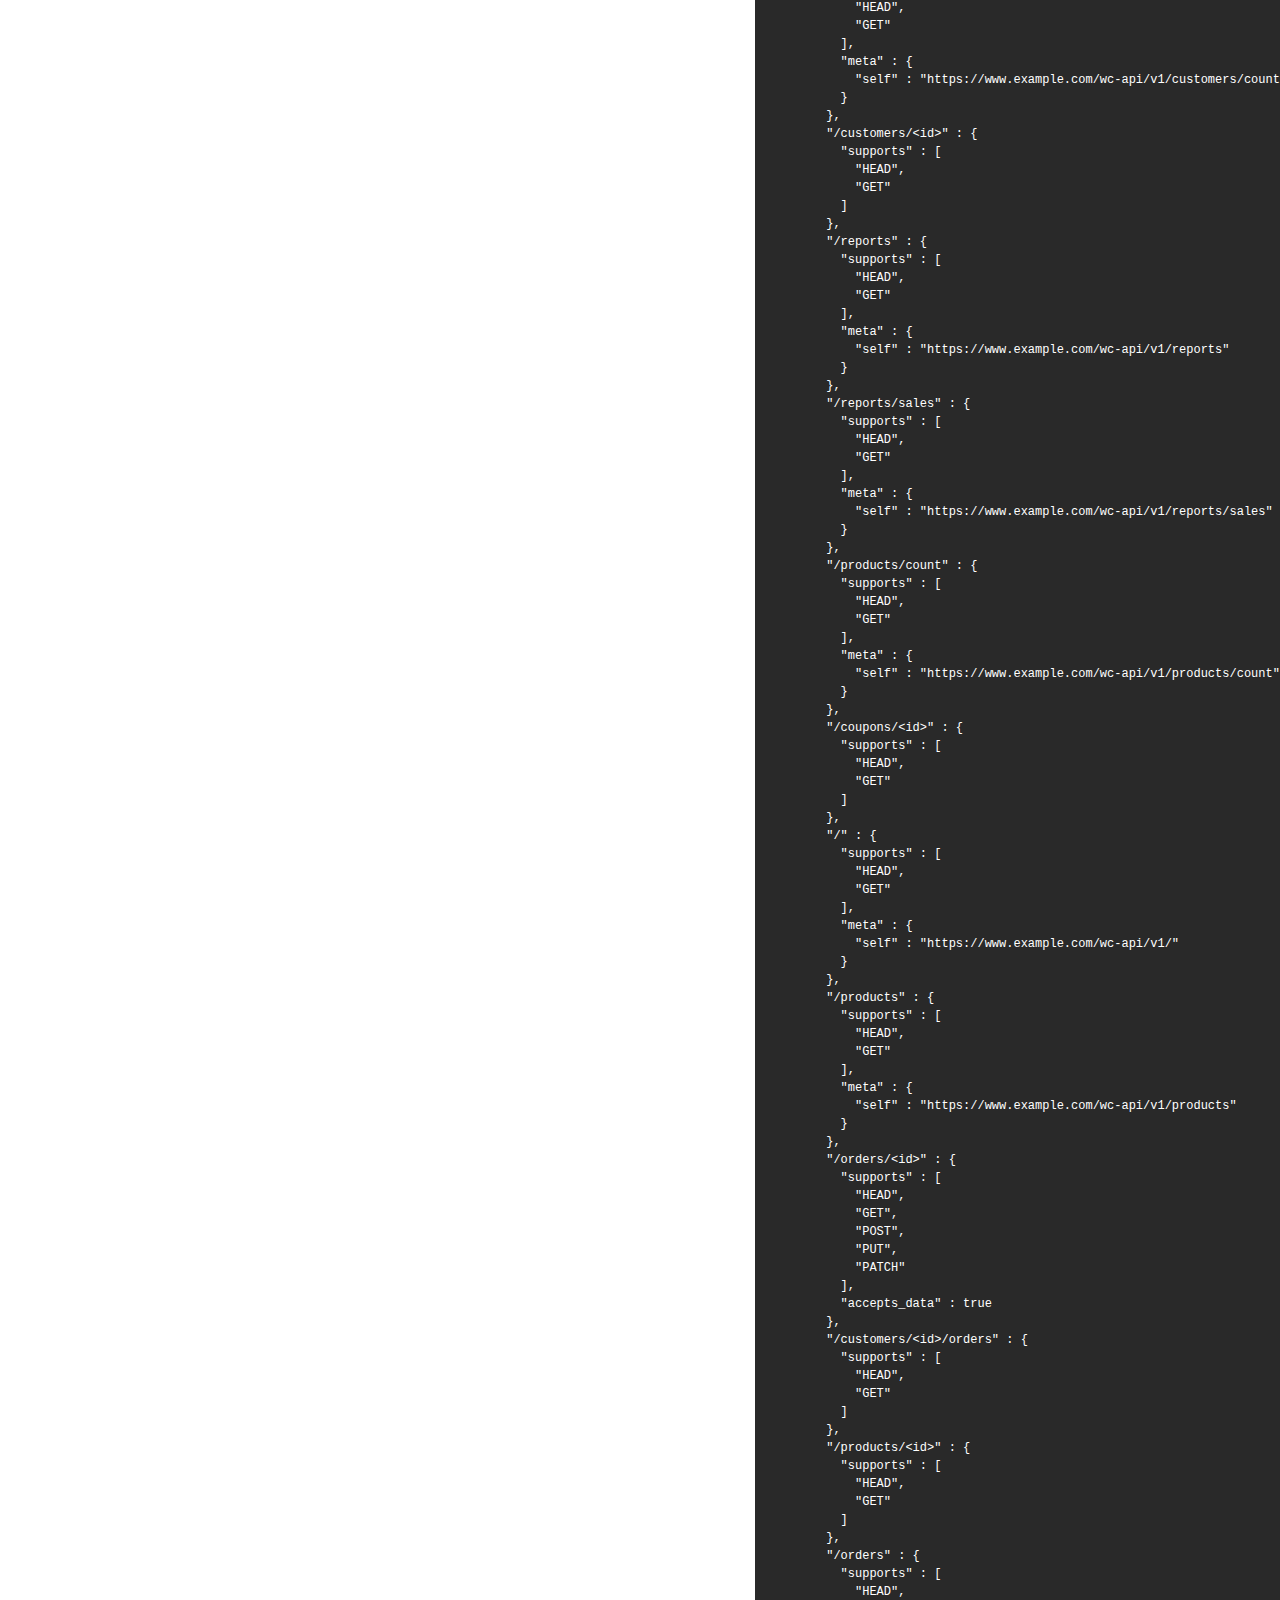
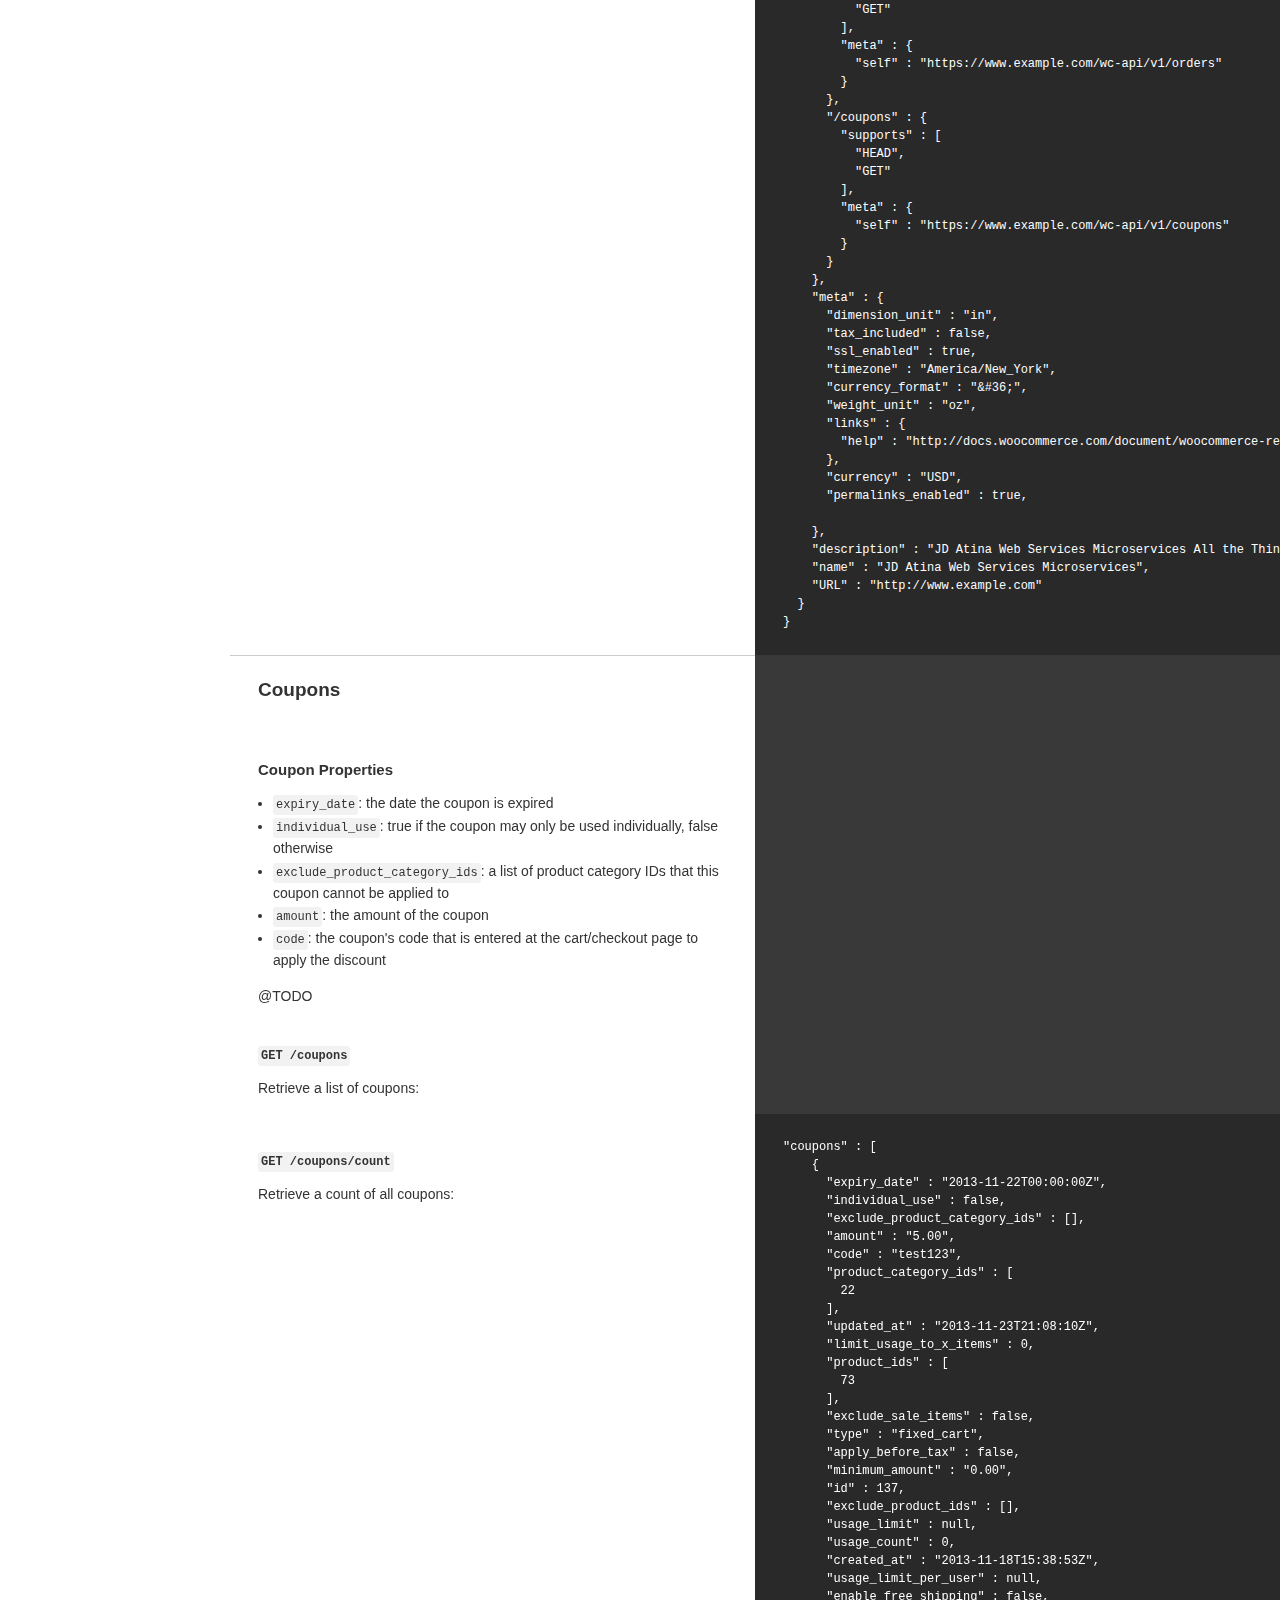
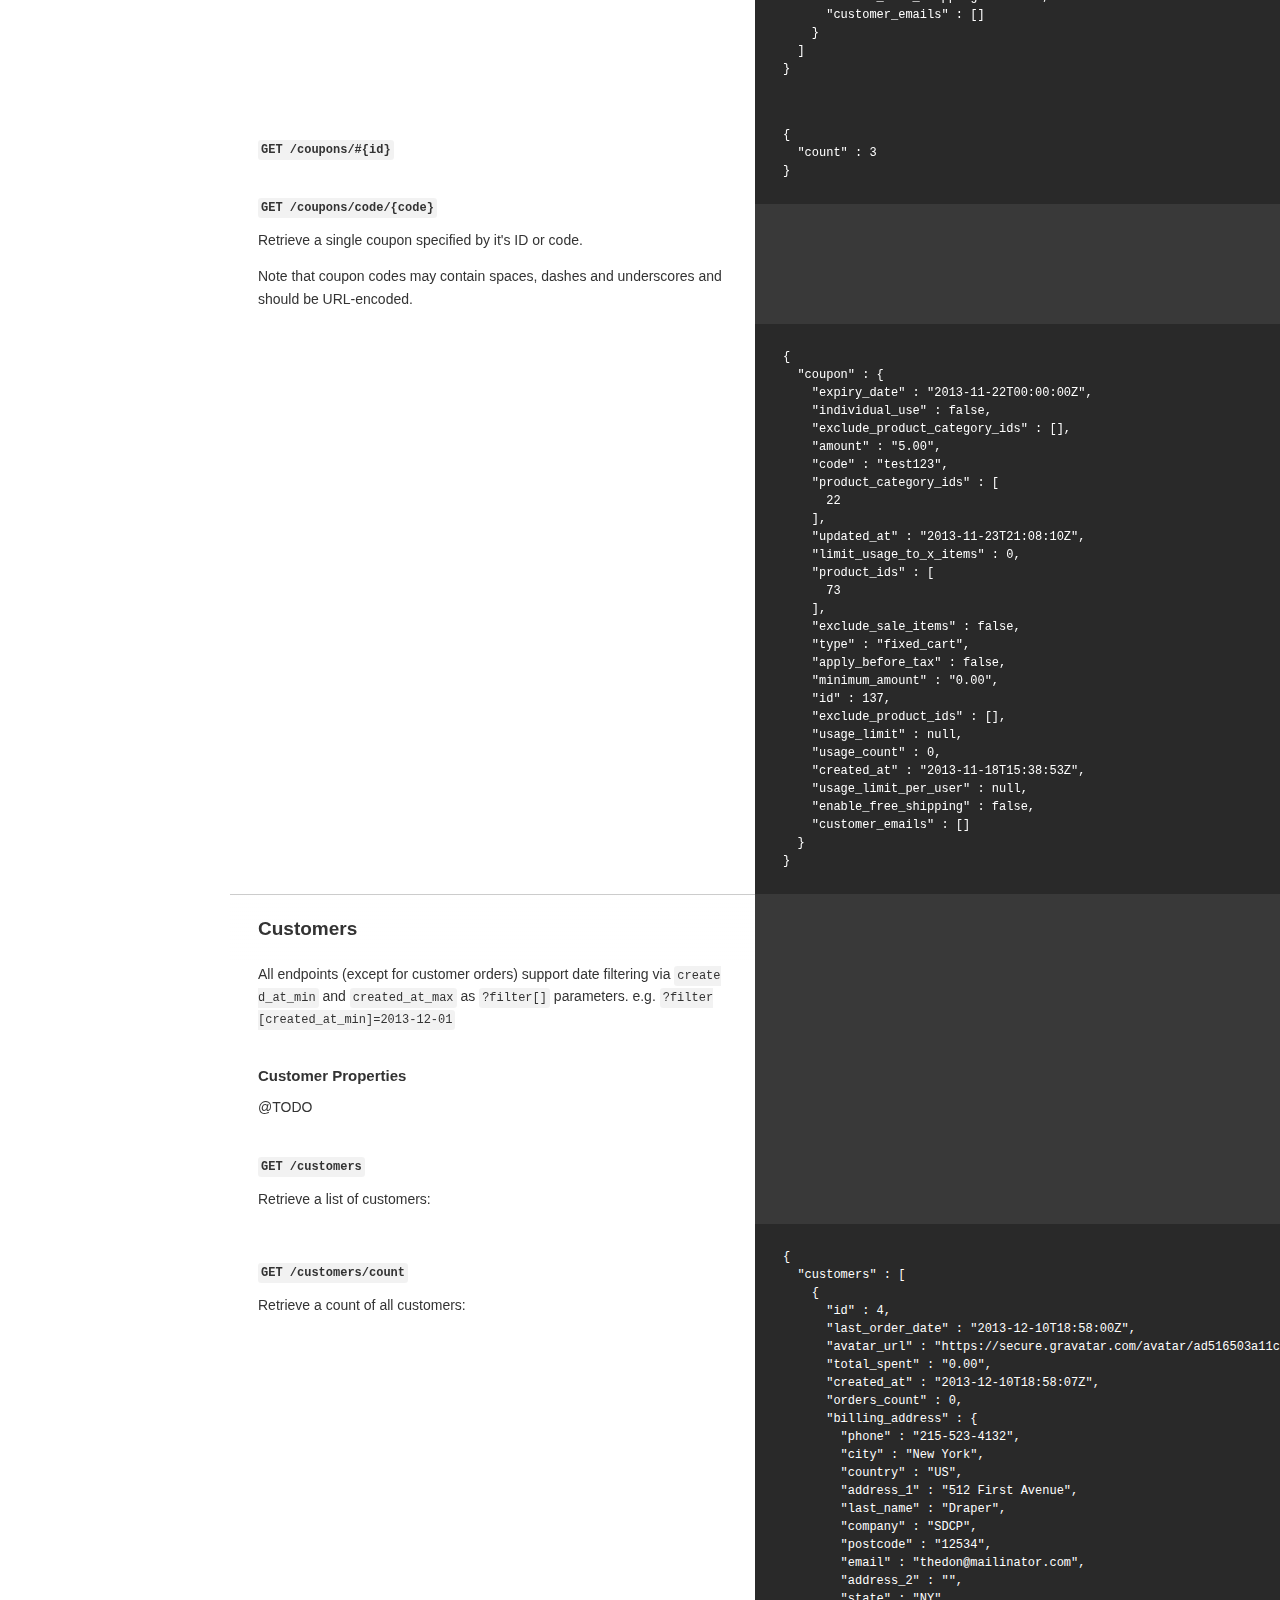
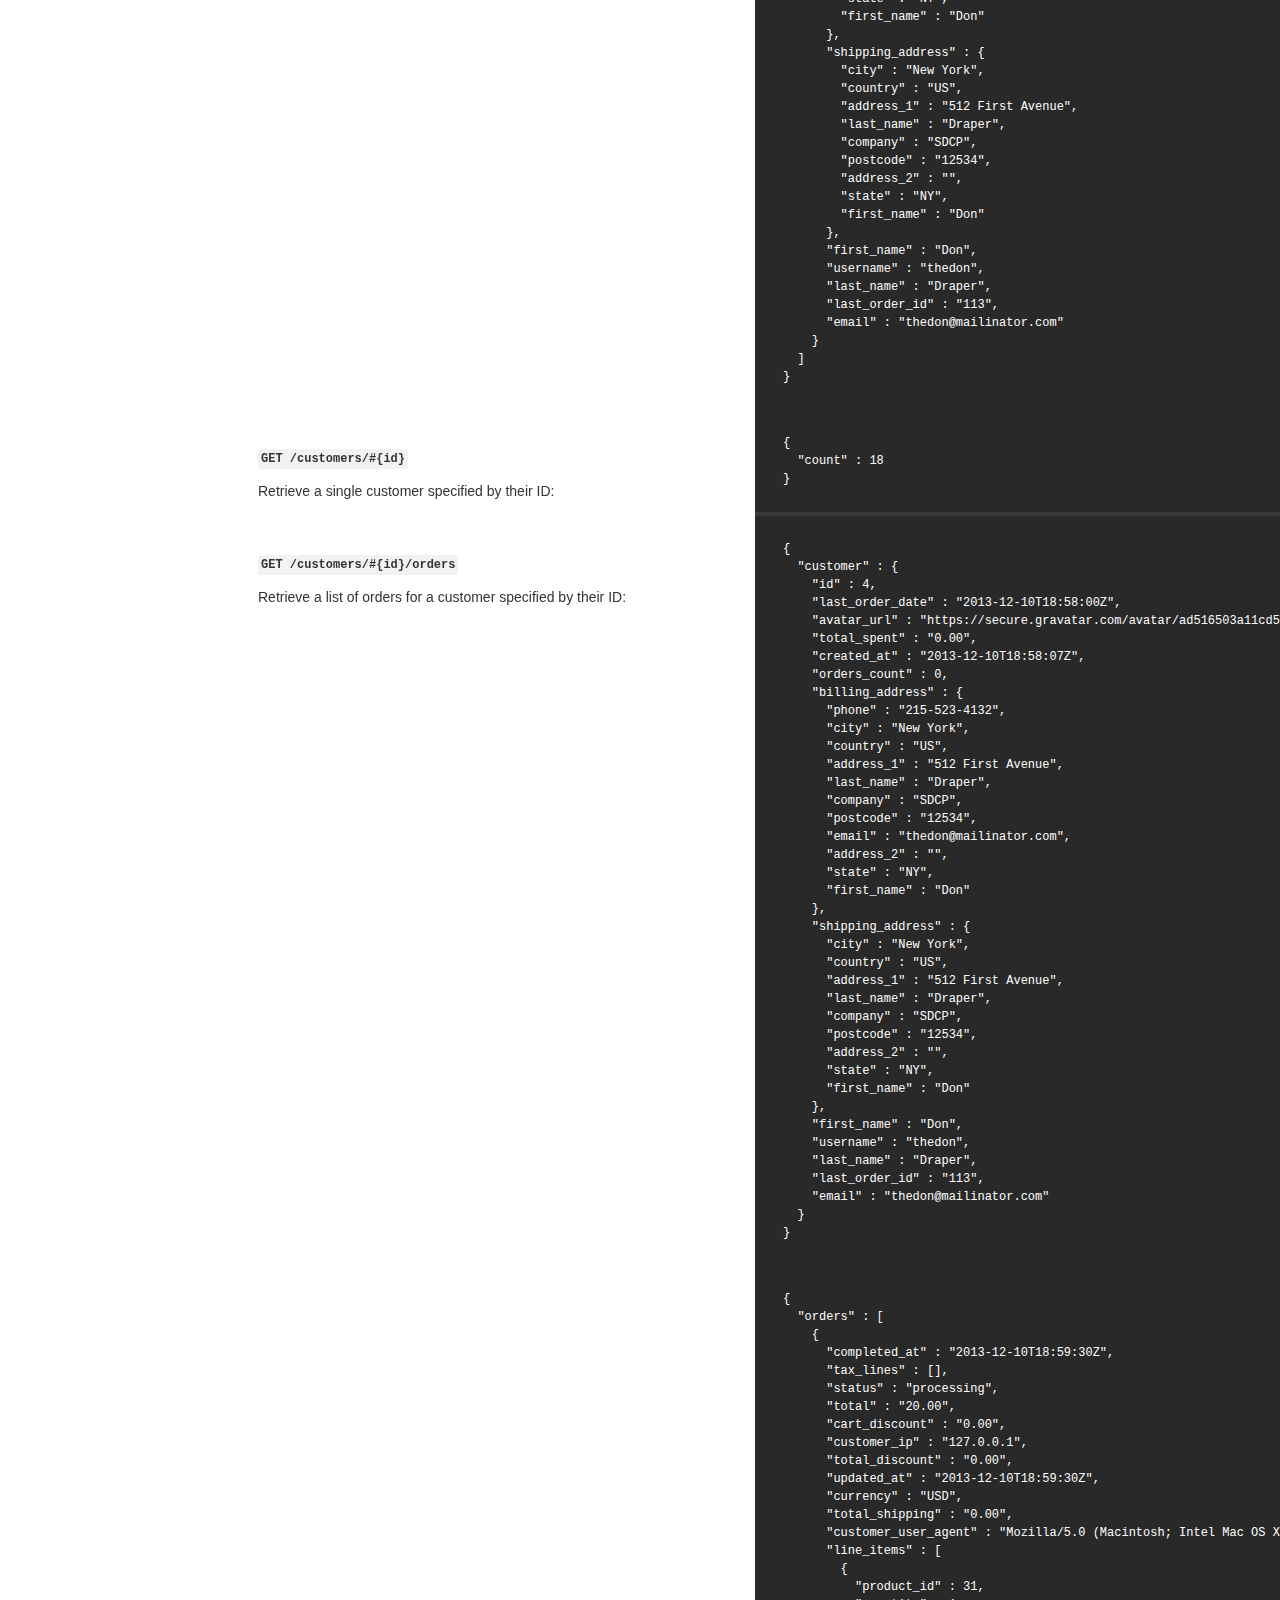
==== commit 2c6c9604: "update" ====
--- a/v1.html
+++ b/v1.html
@@ -215,7 +215,7 @@
   color: #f92672;
 }
     </style>
-    <link href="stylesheets/screen-dab5c3de.css" rel="stylesheet" media="screen" />
+    <link href="stylesheets/screen-e9e6873c.css" rel="stylesheet" media="screen" />
     <link href="stylesheets/print-c427a123.css" rel="stylesheet" media="print" />
       <script src="javascripts/all_nosearch-c275c2f6.js"></script>
     <!-- Global site tag (gtag.js) - Google Analytics -->
--- a/stylesheets/screen-e9e6873c.css
+++ b/stylesheets/screen-e9e6873c.css
@@ -0,0 +1 @@
+/*! normalize.css v3.0.2 | MIT License | git.io/normalize */html{font-family:sans-serif;-ms-text-size-adjust:100%;-webkit-text-size-adjust:100%}body{margin:0}article,aside,details,figcaption,figure,footer,header,hgroup,main,menu,nav,section,summary{display:block}audio,canvas,progress,video{display:inline-block;vertical-align:baseline}audio:not([controls]){display:none;height:0}[hidden],template{display:none}a{background-color:transparent}a:active,a:hover{outline:0}abbr[title]{border-bottom:1px dotted}b,strong{font-weight:bold}dfn{font-style:italic}h1{font-size:2em;margin:0.67em 0}mark{background:#ff0;color:#000}small{font-size:80%}sub,sup{font-size:75%;line-height:0;position:relative;vertical-align:baseline}sup{top:-0.5em}sub{bottom:-0.25em}img{border:0}svg:not(:root){overflow:hidden}figure{margin:1em 40px}hr{-webkit-box-sizing:content-box;box-sizing:content-box;height:0}pre{overflow:auto}code,kbd,pre,samp{font-family:monospace, monospace;font-size:1em}button,input,optgroup,select,textarea{color:inherit;font:inherit;margin:0}button{overflow:visible}button,select{text-transform:none}button,html input[type="button"],input[type="reset"],input[type="submit"]{-webkit-appearance:button;cursor:pointer}button[disabled],html input[disabled]{cursor:default}button::-moz-focus-inner,input::-moz-focus-inner{border:0;padding:0}input{line-height:normal}input[type="checkbox"],input[type="radio"]{-webkit-box-sizing:border-box;box-sizing:border-box;padding:0}input[type="number"]::-webkit-inner-spin-button,input[type="number"]::-webkit-outer-spin-button{height:auto}input[type="search"]{-webkit-appearance:textfield;-webkit-box-sizing:content-box;box-sizing:content-box}input[type="search"]::-webkit-search-cancel-button,input[type="search"]::-webkit-search-decoration{-webkit-appearance:none}fieldset{border:1px solid #c0c0c0;margin:0 2px;padding:0.35em 0.625em 0.75em}legend{border:0;padding:0}textarea{overflow:auto}optgroup{font-weight:bold}table{border-collapse:collapse;border-spacing:0}td,th{padding:0}.content h1,.content h2,.content h3,.content h4,.content h5,.content h6,html,body{font-family:-apple-system, BlinkMacSystemFont, "Segoe UI", Roboto, Helvetica, Arial, sans-serif, "Apple Color Emoji", "Segoe UI Emoji", "Segoe UI Symbol";font-size:14px}.content h1,.content h2,.content h3,.content h4,.content h5,.content h6{font-weight:bold}.content code,.content pre,.api-endpoint .endpoint-data h6{font-family:Consolas, Menlo, Monaco, "Lucida Console", "Liberation Mono", "DejaVu Sans Mono", "Bitstream Vera Sans Mono", "Courier New", monospace, serif;font-size:12px;line-height:1.5}.content code{word-break:break-all;-webkit-hyphens:auto;-ms-hyphens:auto;hyphens:auto}@font-face{font-family:'slate';src:url(../fonts/slate-cfc9d06b.eot?-syv14m);src:url(../fonts/slate-cfc9d06b.eot?#iefix-syv14m) format("embedded-opentype"),url(../fonts/slate.woff2?-syv14m) format("woff2"),url(../fonts/slate.woff?-syv14m) format("woff"),url(../fonts/slate-7b7da4fe.ttf?-syv14m) format("truetype"),url(../fonts/slate-e55b8307.svg?-syv14m#slate) format("svg");font-weight:normal;font-style:normal}.content aside.warning:before,#warning-top .info:before,.content aside.notice:before,.content aside.success:before,.toc-wrapper>.search:before{font-family:'slate';speak:none;font-style:normal;font-weight:normal;font-variant:normal;text-transform:none;line-height:1}.content aside.warning:before,#warning-top .info:before{content:"\e600"}.content aside.notice:before{content:"\e602"}.content aside.success:before{content:"\e606"}.toc-wrapper>.search:before{content:"\e607"}html,body{color:#333;padding:0;margin:0;-webkit-font-smoothing:antialiased;-moz-osx-font-smoothing:grayscale;background-color:#ffffff;height:100%;-webkit-text-size-adjust:none}#toc>ul>li>a>span{float:right;background-color:#2484FF;border-radius:40px;width:20px}.toc-wrapper{-webkit-transition:left 0.3s ease-in-out;transition:left 0.3s ease-in-out;overflow-y:auto;overflow-x:hidden;position:fixed;z-index:30;top:0;left:0;bottom:0;width:230px;background-color:#f7f7f7;font-size:13px;font-weight:bold}.toc-wrapper .lang-selector{display:none}.toc-wrapper .lang-selector a{padding-top:0.5em;padding-bottom:0.5em}.toc-wrapper .logo{padding:10px 20px;margin:0;display:block;border-bottom:1px solid #ddd}.toc-wrapper .logo img{display:block;width:100%}.toc-wrapper>.search{position:relative}.toc-wrapper>.search input{background:#f7f7f7;border-width:0 0 1px 0;border-color:#666;padding:6px 0 6px 20px;-webkit-box-sizing:border-box;box-sizing:border-box;margin:10px 20px;width:190px;outline:none;color:#3c3c3c;border-radius:0}.toc-wrapper>.search:before{position:absolute;top:17px;left:20px;color:#3c3c3c}.toc-wrapper .search-results{margin-top:0;-webkit-box-sizing:border-box;box-sizing:border-box;height:0;overflow-y:auto;overflow-x:hidden;-webkit-transition-property:height, margin;transition-property:height, margin;-webkit-transition-duration:180ms;transition-duration:180ms;-webkit-transition-timing-function:ease-in-out;transition-timing-function:ease-in-out;background:#f7f7f7}.toc-wrapper .search-results.visible{height:30%;margin-bottom:1em}.toc-wrapper .search-results li{margin:1em 20px;line-height:1}.toc-wrapper .search-results a{color:#3c3c3c;text-decoration:none}.toc-wrapper .search-results a:hover{text-decoration:underline}.toc-wrapper ul,.toc-wrapper li{list-style:none;margin:0;padding:0;line-height:28px}.toc-wrapper li{color:#3c3c3c;-webkit-transition-duration:200ms;transition-duration:200ms;-webkit-transition-property:background;transition-property:background;-webkit-transition-timing-function:linear;transition-timing-function:linear}.toc-wrapper .toc-link.active{background-color:#1178b8;color:#fff}.toc-wrapper .toc-link.active-parent{background-color:#f7f7f7;color:#3c3c3c}.toc-wrapper .toc-list-h2{display:none;background-color:#f7f7f7;font-weight:normal}.toc-wrapper .toc-h2{padding-left:30px;font-size:12px}.toc-wrapper .toc-footer{padding:1em 0;margin-top:1em;border-top:1px dashed #ddd}.toc-wrapper .toc-footer li,.toc-wrapper .toc-footer a{color:#3c3c3c;text-decoration:none}.toc-wrapper .toc-footer a:hover{text-decoration:underline}.toc-wrapper .toc-footer li{font-size:0.8em;line-height:1.7;text-decoration:none}.toc-link,.toc-footer li{padding:0 20px 0 20px;display:block;overflow-x:hidden;white-space:nowrap;text-overflow:ellipsis;text-decoration:none;color:#3c3c3c;-webkit-transition-property:background;transition-property:background;-webkit-transition-timing-function:linear;transition-timing-function:linear;-webkit-transition-duration:130ms;transition-duration:130ms}#nav-button{padding:0 1.5em 5em 0;display:none;position:fixed;top:0;left:0;z-index:100;color:#000;text-decoration:none;font-weight:bold;opacity:0.7;line-height:16px;-webkit-transition:left 0.3s ease-in-out;transition:left 0.3s ease-in-out}#nav-button span{display:block;padding:6px 6px 6px;background-color:rgba(255,255,255,0.7);-webkit-transform-origin:0 0;transform-origin:0 0;-webkit-transform:rotate(-90deg) translate(-100%, 0);transform:rotate(-90deg) translate(-100%, 0);border-radius:0 0 0 5px}#nav-button img{height:16px;vertical-align:bottom}#nav-button:hover{opacity:1}#nav-button.open{left:230px}.page-wrapper{margin-left:230px;position:relative;z-index:10;background-color:#ffffff;min-height:100%;padding-bottom:1px}.page-wrapper .dark-box{width:50%;background-color:#393939;position:absolute;right:0;top:0;bottom:0}.page-wrapper .lang-selector{position:fixed;z-index:50;border-bottom:5px solid #393939}.lang-selector{background-color:#222;width:100%;font-weight:bold}.lang-selector a{display:block;float:left;color:#fff;text-decoration:none;padding:0 10px;line-height:30px;outline:0}.lang-selector a:active,.lang-selector a:focus{background-color:#111;color:#fff}.lang-selector a.active{background-color:#393939;color:#fff}.lang-selector:after{content:'';clear:both;display:block}.content{-webkit-transform:translateZ(0);position:relative;z-index:30}.content:after{content:'';display:block;clear:both}.content>h1,.content>h2,.content>h3,.content>h4,.content>h5,.content>h6,.content>p,.content>table,.content>ul,.content>ol,.content>aside,.content>dl{margin-right:50%;padding:0 28px;-webkit-box-sizing:border-box;box-sizing:border-box;display:block}.content>ul,.content>ol{padding-left:43px}.content>h1,.content>h2,.content>div{clear:both}.content h1{font-size:25px;padding-top:0.5em;padding-bottom:0.5em;margin-bottom:21px;margin-top:2em;border-top:1px solid #ccc;border-bottom:1px solid #ccc;background-color:#fdfdfd}.content h1:first-child,.content div:first-child+h1{border-top-width:0;margin-top:0}.content h2{font-size:19px;margin-top:4em;margin-bottom:0;border-top:1px solid #ccc;padding-top:1.2em;padding-bottom:1.2em;background-image:-webkit-gradient(linear, left top, left bottom, from(rgba(255,255,255,0.2)), to(rgba(255,255,255,0)));background-image:linear-gradient(to bottom, rgba(255,255,255,0.2), rgba(255,255,255,0))}.content h1+h2,.content h1+div+h2{margin-top:-21px;border-top:none}.content h3,.content h4,.content h5,.content h6{font-size:15px;margin-top:2.5em;margin-bottom:0.8em}.content h4,.content h5,.content h6{font-size:10px}.content hr{margin:2em 0;border-top:2px solid #393939;border-bottom:2px solid #ffffff}.content table{margin-bottom:1em;overflow:auto}.content table th,.content table td{text-align:left;vertical-align:top;line-height:1.6}.content table th code,.content table td code{white-space:nowrap}.content table th{padding:5px 10px;border-bottom:1px solid #ccc;vertical-align:bottom}.content table td{padding:10px}.content table tr:last-child{border-bottom:1px solid #ccc}.content table tr:nth-child(odd)>td{background-color:white}.content table tr:nth-child(even)>td{background-color:white}.content dt{font-weight:bold}.content dd{margin-left:15px}.content p,.content li,.content dt,.content dd{line-height:1.6;margin-top:0}.content img{max-width:100%}.content code{background-color:rgba(0,0,0,0.05);padding:3px;border-radius:3px}.content pre>code{background-color:transparent;padding:0}.content aside{padding-top:1em;padding-bottom:1em;margin-top:1.5em;margin-bottom:1.5em;background:#9B5C8F;line-height:1.6}.content aside.warning{background-color:#ca4949}.content aside.success{background-color:#38a845}.content aside:before{vertical-align:middle;padding-right:0.5em;font-size:14px}.content .search-highlight{padding:2px;margin:-3px;border-radius:4px;border:1px solid #F7E633;background:-webkit-gradient(linear, right bottom, left top, from(#F7E633), to(#F1D32F));background:linear-gradient(to top left, #F7E633 0%, #F1D32F 100%)}.content pre,.content blockquote{background-color:#292929;color:#fff;margin:0;width:50%;float:right;clear:right;-webkit-box-sizing:border-box;box-sizing:border-box}.content pre>p,.content blockquote>p{margin:0}.content pre a,.content blockquote a{color:#fff;text-decoration:none;border-bottom:dashed 1px #ccc}.content pre{padding-top:2em;padding-bottom:2em;padding:2em 28px}.content blockquote>p{background-color:#191D1F;padding:13px 2em;color:#eee}@media (max-width: 930px){.toc-wrapper{left:-230px}.toc-wrapper.open{left:0}.page-wrapper{margin-left:0}#nav-button{display:block}.toc-link{padding-top:0.3em;padding-bottom:0.3em}}@media (max-width: 700px){.dark-box{display:none}.content>h1,.content>h2,.content>h3,.content>h4,.content>h5,.content>h6,.content>p,.content>table,.content>ul,.content>ol,.content>aside,.content>dl,.api-endpoint{margin-right:0}.toc-wrapper .lang-selector{display:block}.page-wrapper .lang-selector{display:none}.content pre,.content blockquote{width:auto;float:none}.content>pre+h1,.content>blockquote+h1,.content>pre+h2,.content>blockquote+h2,.content>pre+h3,.content>blockquote+h3,.content>pre+h4,.content>blockquote+h4,.content>pre+h5,.content>blockquote+h5,.content>pre+h6,.content>blockquote+h6,.content>pre+p,.content>blockquote+p,.content>pre+table,.content>blockquote+table,.content>pre+ul,.content>blockquote+ul,.content>pre+ol,.content>blockquote+ol,.content>pre+aside,.content>blockquote+aside,.content>pre+dl,.content>blockquote+dl,.content pre+.api-endpoint,.content blockquote+.api-endpoint{margin-top:28px}}.highlight .c,.highlight .cm,.highlight .c1,.highlight .cs{color:#909090}.highlight,.highlight .w{background-color:#292929}body.has-warning{margin-top:33px}body.has-warning .toc-wrapper{top:33px}.center-column{float:left !important;background-color:#f0f0f0 !important;color:black !important;clear:none !important;margin-right:50% !important;width:50% !important;text-shadow:0 0 0 transparent !important}.toc-wrapper .toc-link:hover{background:#eee}.toc-wrapper .toc-link.active-parent:hover{background:#eee}.toc-wrapper .toc-link.active:hover{background:#1178b8}.toc-wrapper .toc-footer{border-top:1px solid #ddd}.toc-link,.toc-footer li{padding:3px 20px}#warning-top{text-shadow:0 1px 0 #d05d5d;-webkit-box-shadow:0 0 5px black;box-shadow:0 0 5px black;font-weight:bold;left:0;line-height:2.5;overflow:hidden;position:fixed;right:0;text-align:center;top:0;z-index:99999;background-color:#ca4949;color:white}#warning-top a{color:white;text-decoration:underline}#warning-top .info:before{font-size:14px;padding-right:0.5em;vertical-align:middle}.label{border-radius:2px;text-transform:uppercase;font-style:normal;white-space:nowrap}.label-get{background:#008000}.label-post,.label-put{background:#4e92d7}.label-delete{background:#ca4949}.label-info{background:#efefef;color:#999;float:right;font-weight:700;font-size:70%;padding:2px 4px;margin-left:5px}.api-endpoint{margin-right:50%;padding:0 28px;-webkit-box-sizing:border-box;box-sizing:border-box;display:block}.api-endpoint .endpoint-data{background-color:#292929;color:#fff;border-radius:5px;border-top:1px solid #000;border-bottom:1px solid #404040;text-shadow:0px 1px 2px rgba(0,0,0,0.4);margin:15px 0;height:38px}.api-endpoint .endpoint-data i{display:inline-block;margin:5px;padding:4px 12px;line-height:20px}.api-endpoint .endpoint-data h6{display:inline-block;margin:0;text-transform:lowercase;font-weight:400}.content a{color:#804877;text-decoration:none}.content a:hover{text-decoration:underline}.content h4,.content h5,.content h6{font-size:13px}.content aside{color:#fff}.content aside a{color:#fff;text-decoration:underline}.content aside a:hover{text-decoration:none}.lang-selector a{border-top:4px solid #222;padding:10px 20px}.lang-selector a:active,.lang-selector a:focus,.lang-selector a:hover{border-top-color:#1178b8}.lang-selector a.active{border-top-color:#1178b8}